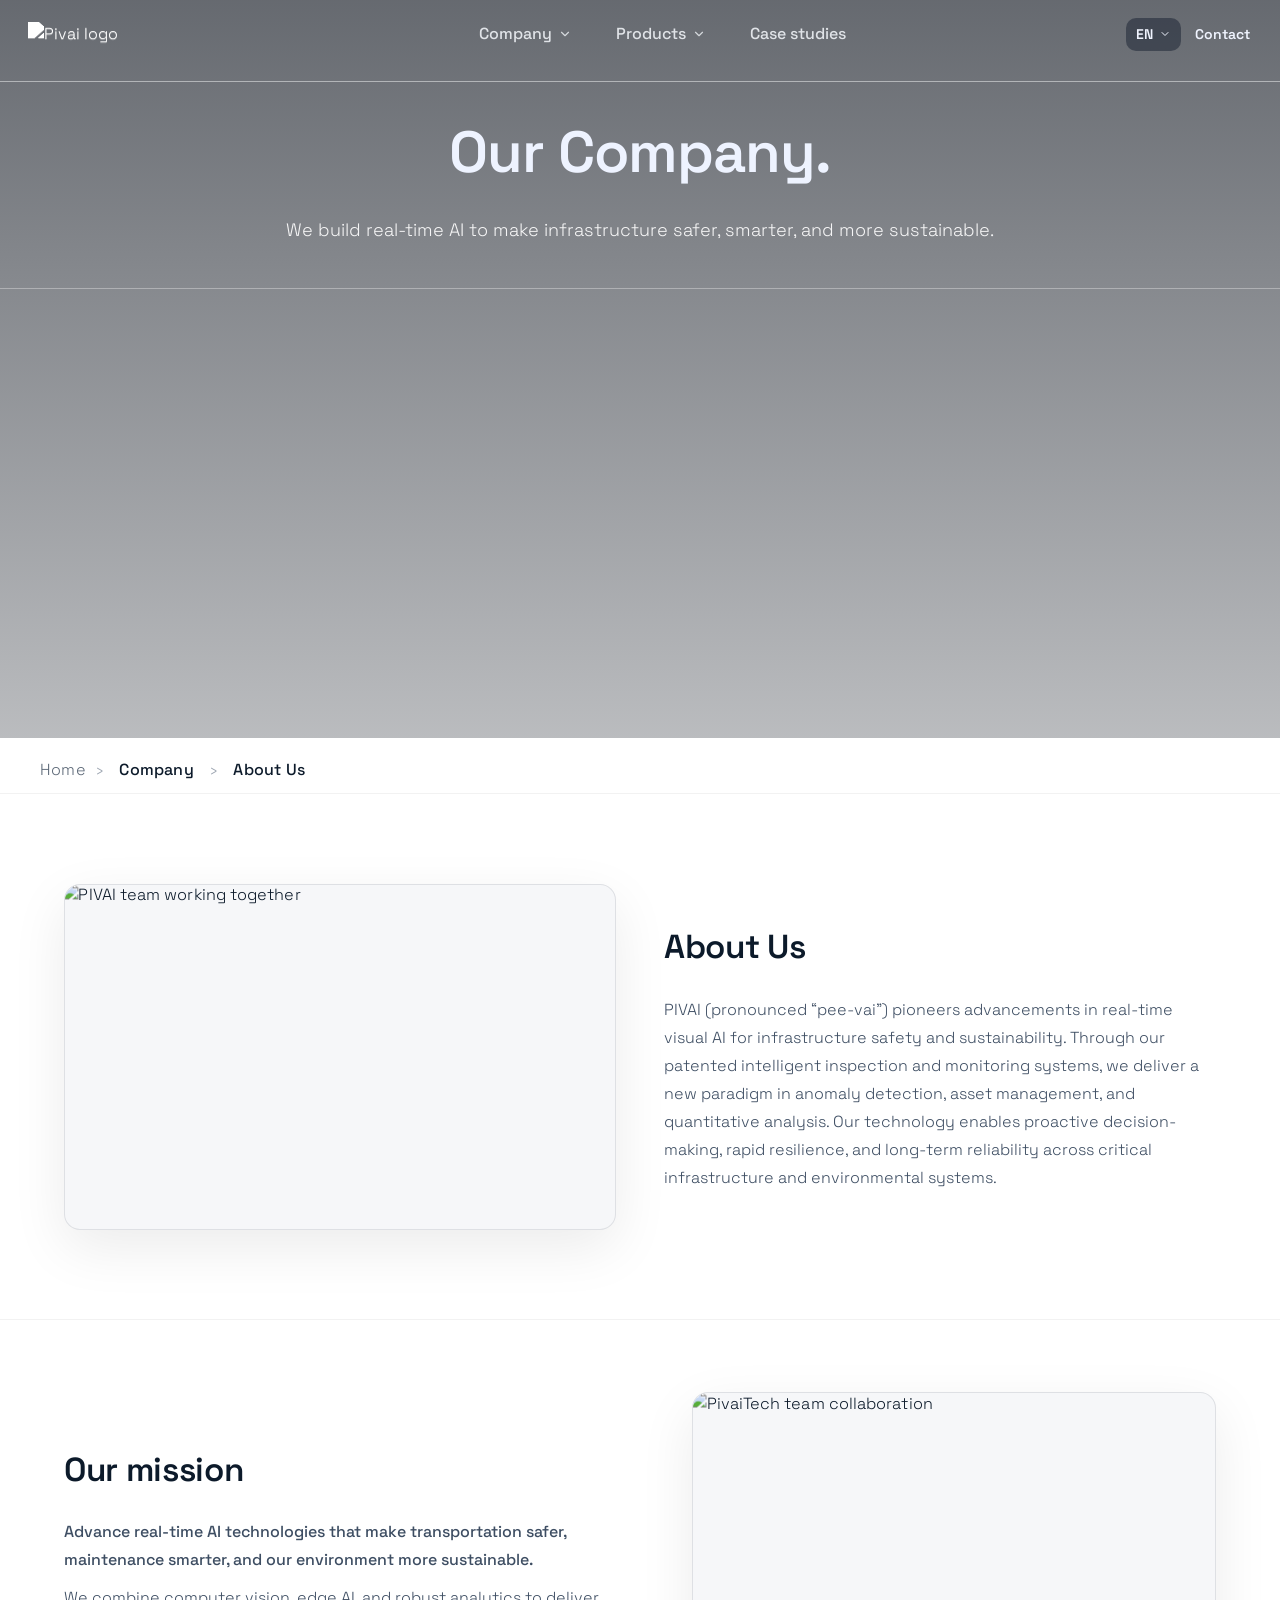
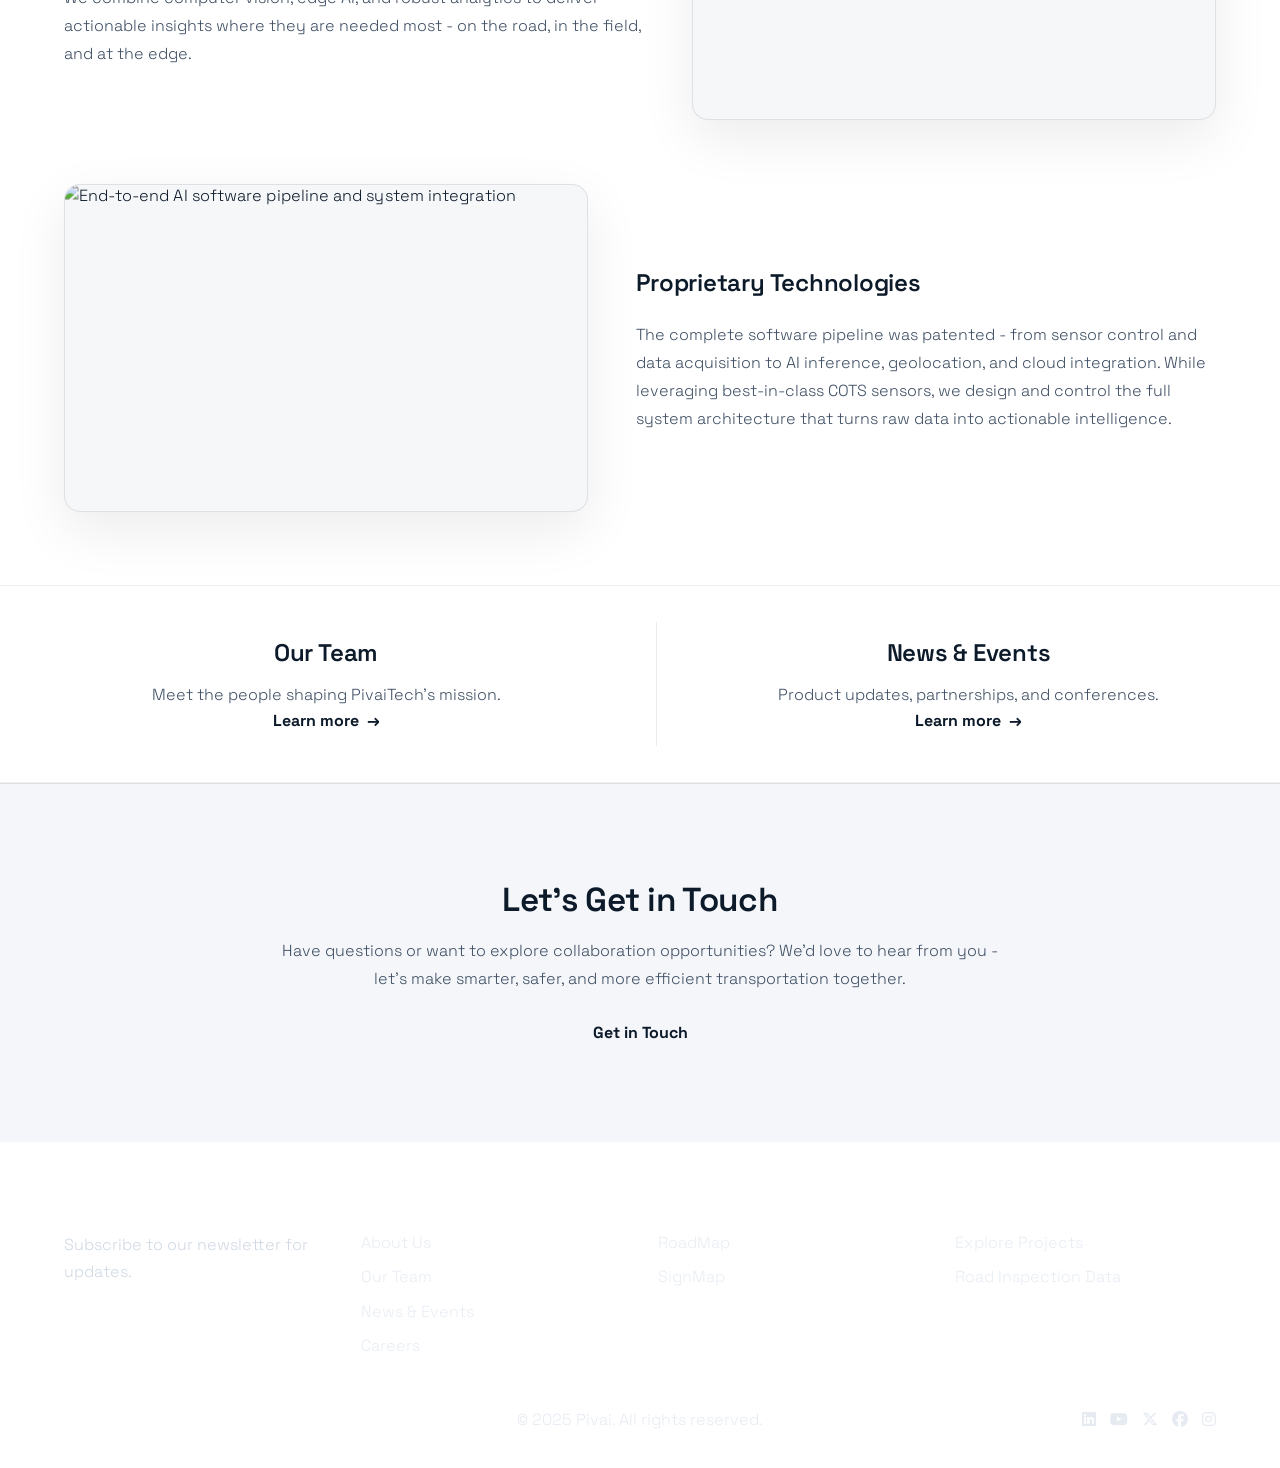
==== about.html @ ba90eb47 "Add files via upload" ====
<!doctype html>
<html lang="en">

<head>
  <meta charset="utf-8" />
  <meta name="viewport" content="width=device-width, initial-scale=1" />
  <title>About Us | Pivai</title>

  <!-- Fonts -->
  <link rel="preconnect" href="https://fonts.gstatic.com" crossorigin>
  <link href="https://fonts.googleapis.com/css2?family=Plus+Jakarta+Sans:wght@200;300;400;600&display=swap"
    rel="stylesheet">
  <link href="https://fonts.googleapis.com/css2?family=Manrope:wght@200;300;400;500&display=swap" rel="stylesheet">
  <link href="https://fonts.googleapis.com/css2?family=Space+Grotesk:wght@300;400;500;600&display=swap"
    rel="stylesheet">
  <link href="https://fonts.googleapis.com/css2?family=Urbanist:wght@200;300;400;500;600&display=swap" rel="stylesheet">

  <link rel="stylesheet" href="https://cdnjs.cloudflare.com/ajax/libs/font-awesome/6.4.2/css/all.min.css">
  <link rel="preload" href="assets/office.jpg" as="image" />

  <!-- Global + About only (keeps this page clean + avoids overrides) -->
  <link rel="stylesheet" href="styles.css" />
  <link rel="stylesheet" href="about.css" />
  <link rel="stylesheet" href="news.css" />
</head>

<body>
  <!-- HEADER -->
  <header class="site-header" role="banner">
    <div class="header-grid" id="headerGrid">
      <a class="brand" href="index.html" aria-label="Pivai home">
        <img src="images/pivailogo.png" alt="Pivai logo" />
      </a>

      <nav class="primary-nav" role="navigation" aria-label="Main Navigation">
        <ul class="menu" role="menubar">

          <!-- COMPANY -->
          <li class="menu-item mega" role="none">
            <button class="dropdown-toggle" role="menuitem" aria-haspopup="true" aria-expanded="false">
              <span class="label">Company</span>
              <svg class="chevron" width="14" height="14" viewBox="0 0 24 24" aria-hidden="true">
                <path d="M6 9l6 6 6-6" fill="none" stroke="currentColor" stroke-width="2" stroke-linecap="round"
                  stroke-linejoin="round" />
              </svg>
            </button>
            <div class="mega-panel" role="menu" aria-label="Company">
              <div class="mega3">
                <div class="col intro">
                  <h3>Company</h3>
                  <p>Pioneering AI-powered infrastructure with a global vision.</p>
                </div>

                <div class="col links">
                  <a class="mega-link is-active" href="about.html" data-preview-img="images/pivailogo.png"
                    data-preview-title="About Us" data-preview-desc="Who we are, what we do, and how we build.">About
                    Us</a>

                  <a class="mega-link" href="team.html" data-preview-img="images/pivailogo.png"
                    data-preview-title="Our people"
                    data-preview-desc="Meet the leadership and the builders behind PivaiTech.">Our Team</a>

                  <a class="mega-link" href="news.html" data-preview-img="images/pivailogo.png"
                    data-preview-title="News & Events"
                    data-preview-desc="Discover the latest announcements and where to meet us.">News & Events</a>

                  <a class="mega-link" href="careers.html" data-preview-img="images/pivailogo.png"
                    data-preview-title="Careers"
                    data-preview-desc="Help us design the next decade of intelligent infrastructure.">Careers</a>
                </div>

                <div class="col preview">
                  <figure>
                    <img src="images/pivailogo.png" alt="Pivai logo">
                    <figcaption>
                      <h4>About Us</h4>
                      <p>Who we are, what we do, and how we build.</p>
                    </figcaption>
                  </figure>
                </div>
              </div>
            </div>
          </li>

          <!-- PRODUCTS -->
          <li class="menu-item mega" role="none">
            <button class="dropdown-toggle" role="menuitem" aria-haspopup="true" aria-expanded="false">
              <span class="label">Products</span>
              <svg class="chevron" width="14" height="14" viewBox="0 0 24 24" aria-hidden="true">
                <path d="M6 9l6 6 6-6" fill="none" stroke="currentColor" stroke-width="2" stroke-linecap="round"
                  stroke-linejoin="round" />
              </svg>
            </button>
            <div class="mega-panel" role="menu" aria-label="Products">
              <div class="mega3">
                <div class="col intro">
                  <h3>Products</h3>
                  <p>Innovative AI solutions that redefine accuracy and control.</p>
                </div>

                <div class="col links">
                  <a class="mega-link is-active" href="roadmap.html" data-preview-img="images/RoadMap.jpeg"
                    data-preview-title="Roadmap"
                    data-preview-desc="Advanced AI-powered navigation and route intelligence.">Roadmap</a>

                  <a class="mega-link" href="signmap.html" data-preview-img="images/sign3.png"
                    data-preview-title="Signmap"
                    data-preview-desc="Real-time road sign detection and classification with precision vision.">Signmap</a>
                </div>

                <div class="col preview">
                  <figure>
                    <img src="images/RoadMap.jpeg" alt="">
                    <figcaption>
                      <h4>Roadmap</h4>
                      <p>Advanced AI-powered navigation and route intelligence.</p>
                    </figcaption>
                  </figure>
                </div>
              </div>
            </div>
          </li>

          <!-- CASE STUDIES -->
          <li class="menu-item" role="none">
            <a class="dropdown-toggle" href="case-studies.html" role="menuitem">
              <span class="label">Case studies</span>
            </a>
          </li>
        </ul>
      </nav>

      <div class="right-controls">
        <div class="lang dropdown">
          <button class="lang-toggle" aria-haspopup="true" aria-expanded="false" aria-label="Select language">
            <span class="code">EN</span>
            <svg class="chevron" width="12" height="12" viewBox="0 0 24 24" aria-hidden="true">
              <path d="M6 9l6 6 6-6" fill="none" stroke="currentColor" stroke-width="2" stroke-linecap="round"
                stroke-linejoin="round" />
            </svg>
          </button>
          <ul class="lang-menu" role="menu">
            <li role="none"><button role="menuitem" data-lang="FR">FR</button></li>
            <li role="none"><button role="menuitem" data-lang="DE">DE</button></li>
            <li role="none"><button role="menuitem" data-lang="ES">ES</button></li>
            <li role="none"><button role="menuitem" data-lang="IT">IT</button></li>
          </ul>
        </div>

        <a class="btn ghost" href="contact.html">Contact</a>
      </div>
    </div>

    <div class="rule rule-header"></div>

    <div class="tagline c-tagline">
      <div class="tagline-inner c-tagline-inner">
        <h1 class="c-title">Our Company.</h1>
        <p class="c-subtitle">We build real-time AI to make infrastructure safer, smarter, and more sustainable.</p>
      </div>
    </div>

    <div class="rule rule-tagline"></div>
  </header>

  <section class="hero" aria-label="Company hero background">
    <div class="overlay" aria-hidden="true"></div>
  </section>

  <main>
    <nav class="breadcrumb" aria-label="Breadcrumb" data-reveal>
      <a href="index.html">Home</a>
      <span>›</span>
      <span class="current">Company</span>
      <span>›</span>
      <span class="current">About Us</span>
    </nav>

    <section class="about-intro" data-reveal>
      <div class="about-intro__inner">
        <figure class="about-intro__media" data-reveal>
          <img src="images/aboutus.png" alt="PIVAI team working together" class="about-intro__image" />
        </figure>

        <div class="about-intro__text">
          <h2>About Us</h2>
          <p>
            PIVAI (pronounced “pee-vai”) pioneers advancements in real-time visual AI for infrastructure safety and
            sustainability. Through our patented intelligent inspection and monitoring systems, we deliver a new
            paradigm in anomaly detection, asset management, and quantitative analysis. Our technology enables proactive
            decision-making, rapid resilience, and long-term reliability across critical infrastructure and
            environmental systems.
          </p>
        </div>
      </div>
    </section>

    <section class="mission" aria-labelledby="mission-heading" data-reveal>
      <div class="mission__row mission__row--a">
        <div class="mission__copy">
          <h2 id="mission-heading">Our mission</h2>
          <p class="mission__lead">
            Advance real-time AI technologies that make transportation safer,
            maintenance smarter, and our environment more sustainable.
          </p>
          <p>
            We combine computer vision, edge AI, and robust analytics to deliver
            actionable insights where they are needed most - on the road, in the field,
            and at the edge.
          </p>
        </div>

        <figure class="mission__media">
          <img src="images/pivailogo.png" alt="PivaiTech team collaboration" />
        </figure>
      </div>

      <div class="mission__row mission__row--b" data-reveal>
        <figure class="mission__media">
          <img src="images/sign3.png" alt="End-to-end AI software pipeline and system integration" />
        </figure>

        <div class="mission__copy">
          <h3>Proprietary Technologies</h3>
          <p>
            The complete software pipeline was patented - from sensor control and data acquisition to AI inference,
            geolocation, and cloud integration. While leveraging best-in-class COTS sensors, we design and control the
            full system architecture that turns raw data into actionable intelligence.
          </p>
        </div>
      </div>
    </section>

    <div class="sg-dots" id="sgDots"></div>
    </section>

    <section class="quick-links-band" data-reveal aria-labelledby="quick-links-heading">
      <h2 id="quick-links-heading" class="visually-hidden">Explore</h2>

      <div class="ql-grid">
        <article class="ql-item">
          <h3 class="ql-title">Our Team</h3>
          <p class="ql-copy">Meet the people shaping PivaiTech’s mission.</p>
          <a class="ql-link" href="team.html">Learn more</a>
        </article>

        <article class="ql-item ql-item--right">
          <h3 class="ql-title">News & Events</h3>
          <p class="ql-copy">Product updates, partnerships, and conferences.</p>
          <a class="ql-link" href="news.html">Learn more</a>
        </article>
      </div>
    </section>

    <section class="get-in-touch" data-reveal>
      <div class="get-in-touch__inner">
        <h2>Let’s Get in Touch</h2>
        <p>
          Have questions or want to explore collaboration opportunities?
          We’d love to hear from you - let’s make smarter, safer, and more efficient
          transportation together.
        </p>
        <a href="contact.html" class="btn-ghost">Get in Touch</a>
      </div>
    </section>

  </main>

  <!-- Footer (keep your existing footer as-is) -->
  <footer class="footer" data-reveal>
    <div class="footer-top">
      <div>
        <h4>Subscribe</h4>
        <p>Subscribe to our newsletter for updates.</p>
        <a href="subscribe.html" class="btn">Subscribe</a>
      </div>

      <div>
        <h4>Company</h4>
        <ul>
          <li><a href="about.html">About Us</a></li>
          <li><a href="team.html">Our Team</a></li>
          <li><a href="news.html">News & Events</a></li>
          <li><a href="careers.html">Careers</a></li>
        </ul>
      </div>

      <div>
        <h4>Products</h4>
        <ul>
          <li><a href="roadmap.html">RoadMap</a></li>
          <li><a href="signmap.html">SignMap</a></li>
        </ul>
      </div>

      <div>
        <h4>Case Studies</h4>
        <ul>
          <li><a href="case-studies.html">Explore Projects</a></li>
          <li><a href="case-studies.html">Road Inspection Data</a></li>
        </ul>
      </div>
    </div>

    <div class="footer-bottom">
      <div class="footer-col logo-col">
        <a href="index.html" aria-label="PivaiTech home">
          <img src="images/pivailogo.png" alt="PivaiTech Logo">
        </a>
      </div>

      <div class="footer-col text-col">
        <p>&copy; 2025 Pivai. All rights reserved.</p>
      </div>

      <div class="footer-col social-col" aria-label="Social links">
        <a href="#"><i class="fab fa-linkedin"></i></a>
        <a href="#"><i class="fab fa-youtube"></i></a>
        <a href="#"><i class="fab fa-x-twitter"></i></a>
        <a href="#"><i class="fab fa-facebook"></i></a>
        <a href="#"><i class="fab fa-instagram"></i></a>
      </div>
    </div>
  </footer>

  <script>
    var y = document.getElementById('year');
    if (y) y.textContent = new Date().getFullYear();
  </script>

  <script src="script.js"></script>
</body>

</html>
---- styles.css ----
/* =========================================================
   0) TOKENS / RESET
========================================================= */
*, *::before, *::after { box-sizing: border-box; }
html, body { height: 100%; }
html { scroll-behavior: smooth; }

:root{
  --fg: #0c1a2a;
  --fg-soft: #1a2d44;
  --muted: #6d7b90;

  --page-bg: #ffffff;
  --surface: #ffffff;
  --surface-2: #f7f9fc;

  --rule-dark: rgba(12, 26, 42, 0.10);
  --rule-light: rgba(255, 255, 255, 0.55);

  --container: 1280px;

  --panel-radius: 14px;
  --panel-shadow: 0 28px 56px rgba(0,0,0,0.28);

  --brand-underline: #e6eefb;
  --hero-text: #f4f7fb;

  --radius-sm: 10px;
  --radius-md: 14px;
  --radius-lg: 18px;

  --shadow-sm: 0 8px 24px rgba(0,0,0,0.08);
  --shadow-md: 0 14px 40px rgba(0,0,0,0.12);
  --shadow-lg: 0 28px 60px rgba(0,0,0,0.18);
}

body{
  margin: 0;
  color: var(--fg);
  background: var(--page-bg);
  font-family: "Space Grotesk", system-ui, sans-serif;
  font-weight: 300;
  line-height: 1.55;
}

img{ display:block; max-width:100%; height:auto; }
button{ font:inherit; cursor:pointer; background:none; border:0; }
a{ color:inherit; text-decoration:none; }

.container{
  max-width: var(--container);
  margin: 0 auto;
  padding: 0 28px;
}

/* =========================================================
   1) HERO
========================================================= */
.hero{
  height: 82vh;
  background: url('images/background.jpg') center/cover no-repeat;
  position: relative;
}
.hero .overlay{
  position:absolute; inset:0;
  background: linear-gradient(
    180deg,
    rgba(8,14,24,0.62),
    rgba(8,14,24,0.28)
  );
}

/* =========================================================
   2) HEADER
========================================================= */
.site-header{
  position: absolute;
  inset: 0 0 auto 0;
  z-index: 10;
  display: block;
}

.header-grid{
  max-width: var(--container);
  margin: 0 auto;
  padding: 14px 28px;
  display: grid;
  grid-template-columns: auto 1fr auto;
  align-items: center;
  gap: 20px;
}

.brand img{
  width: 170px;
  filter: brightness(0) invert(1) drop-shadow(0 1px 0 rgba(255,255,255,0.35));
}

/* Thin rules under header/tagline */
.rule{ height:1px; background:var(--rule-light); margin:12px 0 0; }
.rule-header{ max-width:var(--container); margin-left:auto; margin-right:auto; opacity:0.85; }
.rule-tagline{ max-width:var(--container); margin:18px auto 0; opacity:0.60; }

/* =========================================================
   3) NAVIGATION
========================================================= */
.primary-nav{ justify-self: center; }
.menu{ list-style:none; display:flex; gap:40px; margin:0; padding:0; }
.menu-item{ position: relative; }

.dropdown-toggle{
  position: relative;
  display: inline-flex; align-items:center; gap:6px;
  color: var(--hero-text);
  padding: 8px 2px;
  font-size: 16px; font-weight: 500;
  opacity: 0.86;
  transition: opacity 0.18s ease, color 0.18s ease;
}
.dropdown-toggle:hover{ opacity:1; }
.dropdown-toggle .chevron{ transition: transform 0.18s ease; opacity:0.9; }
.menu-item.open > .dropdown-toggle .chevron{ transform: rotate(180deg); }

.dropdown-toggle::after{
  content:"";
  position:absolute; left:0; right:0; bottom:-14px; height:2px;
  background: var(--brand-underline);
  transform: scaleX(0); transform-origin: center;
  opacity: 0;
  transition: transform 0.2s ease, opacity 0.2s ease;
}
.dropdown-toggle:hover::after,
.menu-item.open > .dropdown-toggle::after{
  transform: scaleX(1);
  opacity: 0.95;
}

/* =========================================================
   4) TAGLINE + CTAs
========================================================= */
.tagline{ display:grid; place-items:start; }
.tagline-inner{
  max-width: var(--container);
  margin: 0 auto;
  padding: 18px 28px 8px;
  color: #eef3ff;
}

.tagline h1{
  font-family: "Space Grotesk", system-ui, sans-serif;
  font-weight: 600;
  font-size: clamp(30px, 5vw, 58px);
  margin: 8px 0 10px;
  letter-spacing: -0.02em;
  text-align: center;
}

.tagline p{
  max-width: 740px;
  color: rgba(255,255,255,0.92);
  font-size: clamp(14px, 1.8vw, 18px);
  text-align: center;
}

.cta-row{
  max-width: var(--container);
  margin: 14px auto 0;
  padding: 12px 28px 0;
  display: flex; flex-wrap: wrap; gap: 12px;
}

/* Text-only links with underline */
.cta, .btn.ghost{
  position: relative;
  background: transparent;
  border: none;
  color: #f0f4ff;
  padding: 6px 2px;
  border-radius: 0;
  font-weight: 600;
  font-size: 14px;
  line-height: 1.2;
}
.cta::after, .btn.ghost::after{
  content:"";
  position:absolute; left:0; right:0; bottom:-3px; height:1.5px;
  background: rgba(255,255,255,0.92);
  transform: scaleX(0);
  transform-origin: left;
  transition: transform 0.22s ease;
}
.cta:hover::after, .btn.ghost:hover::after,
.cta:focus-visible::after, .btn.ghost:focus-visible::after{
  transform: scaleX(1);
}
.cta:focus-visible, .btn.ghost:focus-visible{
  outline: 2px solid rgba(255,255,255,0.55);
  outline-offset: 2px;
}

/* =========================================================
   5) MEGA MENUS (unchanged layout, slightly refined)
========================================================= */
.mega .mega-panel{
  position: fixed;
  top: var(--panel-top, 100px);
  left: var(--panel-left, 24px);
  width: min(1120px, 92vw);
  background: #ffffff;
  color: var(--fg);
  border-radius: var(--panel-radius);
  box-shadow: var(--panel-shadow);
  border: 1px solid rgba(0,0,0,0.06);
  opacity: 0;
  transform: translateY(-8px) scale(0.985);
  pointer-events: none;
  transition: opacity 170ms ease, transform 170ms ease;
  z-index: 50;
}
.menu-item.open > .mega-panel{
  opacity:1; transform:translateY(0) scale(1); pointer-events:auto;
}

.mega3{
  display:grid;
  grid-template-columns: 1.2fr 0.9fr 1.3fr;
  gap: 28px;
  padding: 28px;
  align-items:start;
}
.mega3 .intro h3{
  font-family:"Space Grotesk", system-ui, sans-serif;
  font-size: 28px; font-weight: 600; margin: 0 0 10px;
}
.mega3 .intro p{ margin:0; color:#4c5b73; line-height:1.6; }
.mega3 .intro::after,
.mega3 .links::after{
  content:""; position:absolute; top:0; right:-14px; width:1px; height:100%;
  background: rgba(12,26,42,0.12);
}
.mega3 .col{ position:relative; }
.mega3 .links{ display:grid; gap:16px; align-content:start; }
.mega3 .mega-link{
  display:block; font-size:20px; font-weight:700; color:#22304a; padding:6px 2px;
  transition: color 0.15s ease, transform 0.15s ease, opacity 0.15s ease;
}
.mega3 .mega-link:hover{ color:#e32f3a; transform: translateX(2px); }
.mega3 .mega-link.is-active{ color:#e32f3a; }
.mega3 .preview figure{ margin:0; display:grid; gap:10px; }
.mega3 .preview img{
  width:100%; height:220px; object-fit:cover; border-radius:10px;
  box-shadow: 0 10px 24px rgba(0,0,0,0.12);
}
.mega3 .preview h4{ margin:0; font-size:18px; font-weight:700; }
.mega3 .preview p{ margin:4px 0 0; color:#51627a; font-size:14px; line-height:1.5; }

@media (max-width: 980px){
  .mega3{ grid-template-columns: 1fr; gap:18px; }
  .mega3 .intro::after, .mega3 .links::after{ display:none; }
  .mega3 .preview img{ height:200px; }
}

/* =========================================================
   6) LANGUAGE DROPDOWN
========================================================= */
.right-controls{ display:flex; align-items:center; gap:12px; }
.lang{ position:relative; }

.lang-toggle{
  display:inline-flex; align-items:center; gap:6px;
  padding:6px 10px; border-radius:10px;
  color:#f0f4ff; background:rgba(15,23,41,0.45);
  font-size:14px; font-weight:600;
}
.lang .chevron{ transition:transform 0.18s ease; }
.lang.open .chevron{ transform:rotate(180deg); }

.lang-menu{
  position:fixed;
  top:var(--lang-top, 88px);
  left:var(--lang-left, 0px);
  width:68px; background:#fff; color:var(--fg);
  border-radius:10px; border:1px solid rgba(0,0,0,0.08);
  box-shadow:0 18px 40px rgba(0,0,0,0.26);
  padding:6px 0;
  opacity:0; transform:translateY(-8px) scale(0.98); pointer-events:none;
  transition:opacity 150ms ease, transform 150ms ease;
}
.lang.open .lang-menu{ opacity:1; transform:translateY(0) scale(1); pointer-events:auto; }
.lang-menu li{ list-style:none; }
.lang-menu button{
  display:block; width:100%; padding:8px 0;
  font-weight:700; letter-spacing:0.5px;
}
.lang-menu button:hover{ background:#f4f6fb; }

/* =========================================================
   7) PAGE-LOAD ANIMATIONS
========================================================= */
body {
  opacity: 0;
  transform: scale(1.01);
  transition: opacity 0.85s ease, transform 1.05s ease;
}
body.page-loaded {
  opacity: 1;
  transform: scale(1);
}

.site-header {
  opacity: 0;
  transform: translateY(-22px);
  transition: opacity 0.9s ease 0.18s, transform 0.9s ease 0.18s;
}
body.page-loaded .site-header {
  opacity: 1;
  transform: translateY(0);
}

.tagline {
  opacity: 0;
  transform: translateY(26px);
  transition: opacity 0.95s ease 0.38s, transform 0.95s ease 0.38s;
}
body.page-loaded .tagline {
  opacity: 1;
  transform: translateY(0);
}

/* =========================================================
   8) REVEAL (GLOBAL) + STAGGER
========================================================= */
[data-reveal]{
  opacity: 0;
  transform: translateY(18px);
  transition: opacity 0.75s ease, transform 0.75s ease;
  will-change: opacity, transform;
}

[data-reveal].in-view{
  opacity: 1;
  transform: translateY(0);
}

/* Stagger children inside a container marked data-reveal-stagger */
[data-reveal-stagger] > *{
  opacity: 0;
  transform: translateY(16px);
  transition: opacity 0.7s ease, transform 0.7s ease;
}

[data-reveal-stagger].in-view > *{
  opacity: 1;
  transform: translateY(0);
}

[data-reveal-stagger].in-view > *:nth-child(1){ transition-delay: 90ms; }
[data-reveal-stagger].in-view > *:nth-child(2){ transition-delay: 170ms; }
[data-reveal-stagger].in-view > *:nth-child(3){ transition-delay: 250ms; }
[data-reveal-stagger].in-view > *:nth-child(4){ transition-delay: 330ms; }
[data-reveal-stagger].in-view > *:nth-child(5){ transition-delay: 410ms; }

@media (prefers-reduced-motion: reduce){
  html { scroll-behavior: auto; }
  body, .site-header, .tagline, [data-reveal], [data-reveal-stagger] > *{
    transition: none !important;
    transform: none !important;
  }
}

/* =========================================================
   9) ABOUT
========================================================= */
.about-section{
  max-width: var(--container);
  margin: 96px auto;
  padding: 0 28px;
}
.about-section h2{
  font-family: "Space Grotesk", system-ui, sans-serif;
  font-weight: 600;
  font-size: clamp(24px, 3vw, 36px);
  margin: 0 0 14px;
}
.about-section p{
  font-size: clamp(15px, 1.6vw, 18px);
  color: var(--fg-soft);
  line-height: 1.75;
  max-width: 820px;
  margin: 0 0 24px;
}
.about-link{
  position: relative; display: inline-block;
  font-weight: 650; font-size: 15px; color: var(--fg);
  padding-bottom: 3px;
}
.about-link::after{
  content:""; position:absolute; left:0; right:0; bottom:0; height:2px;
  background: currentColor; transform: scaleX(0); transform-origin: left;
  transition: transform 0.25s ease;
}
.about-link:hover::after,
.about-link:focus-visible::after{ transform: scaleX(1); }

/* =========================================================
   10) PRODUCTS
========================================================= */
.products-band{
  max-width: var(--container);
  margin: 64px auto;
  padding: 0 28px;
  text-align: center;
}
.products-head h2{
  font-weight: 700;
  font-size: clamp(24px, 3.2vw, 36px);
  margin: 0 0 6px;
}
.products-head p{
  margin: 0 0 18px;
  color: var(--fg-soft);
  opacity: 0.85;
  font-size: 15px;
}
.products-grid{
  display: grid;
  grid-template-columns: 1fr 1fr;
  gap: 18px;
}

.prod-card{
  position: relative;
  display: block;
  min-height: 340px;
  overflow: hidden;
  border-radius: var(--radius-lg);
  isolation: isolate;
  box-shadow: var(--shadow-sm);
  color: #fff;                 /* fallback */
  text-decoration: none;
}

.prod-img{
  position: absolute;
  inset: 0;
  width: 100%;
  height: 100%;
  object-fit: cover;
  transform: scale(1.02);
  transition: transform 0.9s cubic-bezier(0.2, 0.75, 0.2, 1),
              filter 0.35s ease;
  z-index: 0;
}

/* Stronger, valid overlay gradient */
.prod-shade{
  position: absolute;
  inset: 0;
  background: linear-gradient(
    180deg,
    rgba(0, 0, 0, 0.10) 0%,
    rgba(0, 0, 0, 0.55) 55%,
    rgba(0, 0, 0, 0.85) 100%
  );
  z-index: 1;
  transition: background 0.35s ease;
}

.prod-copy{
  position: relative;
  z-index: 2;
  height: 100%;
  padding: 22px 22px 20px;
  display: grid;
  align-content: end;
  gap: 8px;
  transform: translateY(0);
  transition: transform 0.25s ease;
}

/* FORCE white + readability */
.prod-title{
  margin: 0;
  font-weight: 800;
  font-size: clamp(18px, 2.6vw, 24px);
  letter-spacing: 0.2px;
  color: #fff !important;
  text-shadow: 0 2px 18px rgba(0,0,0,0.60);
}

.prod-desc{
  margin: 0;
  font-size: 14px;
  line-height: 1.6;
  max-width: 52ch;
  color: rgba(255,255,255,0.92) !important;
  text-shadow: 0 2px 18px rgba(0,0,0,0.60);
}

/* Hover: slightly more contrast + lift */
.prod-card:hover .prod-img,
.prod-card:focus-visible .prod-img{
  transform: scale(1.07);
  filter: brightness(0.72) contrast(1.08);
}

.prod-card:hover .prod-copy,
.prod-card:focus-visible .prod-copy{
  transform: translateY(-4px);
}

.prod-card:hover .prod-shade,
.prod-card:focus-visible .prod-shade{
  background: linear-gradient(
    180deg,
    rgba(0, 0, 0, 0.18) 0%,
    rgba(0, 0, 0, 0.62) 55%,
    rgba(0, 0, 0, 0.92) 100%
  );
}

@media (max-width: 900px){
  .products-grid{ grid-template-columns: 1fr; }
  .prod-card{ min-height: 270px; }
}

/* =========================================================
   11) SOLUTIONS
========================================================= */
.solutions-section{
  max-width: var(--container);
  margin: 92px auto;
  padding: 0 28px;
}
.solutions-header{ margin-bottom: 42px; text-align: center; }
.solutions-header h2{
  font-family:"Space Grotesk", system-ui, sans-serif;
  font-size: clamp(26px, 4vw, 38px);
  font-weight:700;
  margin:0 0 8px;
}
.solutions-lede{
  color: var(--muted);
  font-size: 16px;
  line-height: 1.6;
  max-width: 680px;
  margin: 0 auto;
}

.solutions-grid{
  display:grid;
  grid-template-columns: 1fr 1fr;
  gap: 46px;
  align-items: stretch;
  margin-top: 34px;
  position: relative;
}

.solution{
  background: var(--surface);
  border: 1px solid rgba(12,26,42,0.08);
  border-radius: var(--radius-md);
  padding: 22px 22px 20px;
  box-shadow: var(--shadow-sm);
  transition: transform 0.25s ease, box-shadow 0.25s ease;
}
.solution:hover{
  transform: translateY(-4px);
  box-shadow: var(--shadow-md);
}
.solution h3{
  margin: 0 0 10px;
  font-size: 20px;
  font-weight: 700;
}
.solution p{
  margin: 0 0 14px;
  color: var(--fg-soft);
  font-size: 15px;
  line-height: 1.7;
}
.solution-btn{
  position:relative;
  display:inline-block;
  font-size: 14px;
  font-weight: 700;
  padding-bottom: 3px;
}
.solution-btn::after{
  content:"";
  position:absolute; left:0; right:0; bottom:0; height:2px;
  background: currentColor;
  transform: scaleX(0);
  transform-origin: left;
  transition: transform 0.25s ease;
}
.solution-btn:hover::after,
.solution-btn:focus-visible::after{
  transform: scaleX(1);
}

@media (max-width: 900px){
  .solutions-grid{ grid-template-columns: 1fr; }
}

/* =========================================================
   12) PARTNERS
========================================================= */
.partners-band{
  margin: 72px 0;
  background: #fff;
  border-top: 1px solid var(--rule-dark);
  border-bottom: 1px solid var(--rule-dark);
}
.partners-inner{
  max-width: var(--container);
  margin: 0 auto;
  padding: 32px 28px 40px;
}
.partners-title{
  font-family:"Space Grotesk", system-ui, sans-serif;
  font-weight:700;
  font-size: clamp(22px, 2.6vw, 28px);
  margin:0 0 10px;
}
.partners-copy{
  margin:0 0 16px;
  color: var(--fg-soft);
  font-size: clamp(15px, 1.4vw, 17px);
  line-height:1.65;
  max-width: 920px;
}

/* marquee */
.logo-marquee{
  position:relative;
  overflow:hidden;
  mask-image: linear-gradient(90deg, transparent, #000 8%, #000 92%, transparent);
  -webkit-mask-image: linear-gradient(90deg, transparent, #000 8%, #000 92%, transparent);
}
.logo-track{
  display:inline-flex;
  align-items:center;
  gap:54px;
  padding:12px 0;
  width:max-content;
  animation: logos-scroll 42s linear infinite;
  will-change: transform;
}
.logo-marquee:hover .logo-track{ animation-play-state: paused; }

.partner{ display:grid; place-items:center; min-height:56px; }
.partner img{
  max-height:46px;
  max-width:190px;
  width:auto;
  object-fit:contain;
  transition: transform 0.25s ease, opacity 0.25s ease;
}
.partner img:hover{ transform: translateY(-3px); }

@keyframes logos-scroll{
  from{ transform: translateX(0); }
  to{ transform: translateX(-50%); }
}

/* =========================================================
   13) FEATURED CASE
========================================================= */
.featured-case{
  width: 100vw;
  margin-left: calc(50% - 50vw);  /* full-bleed breakout */
  margin-right: calc(50% - 50vw);
  background: #fff;
  padding: 0;
  border-top: 1px solid rgba(12,26,42,0.08);
  border-bottom: 1px solid rgba(12,26,42,0.08);
}

.featured-case__grid{
  display: grid;
  grid-template-columns: 1.1fr 1fr;
  min-height: 420px;              /* smaller than before */
}

/* Left content panel */
.featured-case__panel{
  background: linear-gradient(
    180deg,
    rgba(12,26,42,0.98),
    rgba(12,26,42,0.92)
  );
  color: #fff;
  padding: clamp(36px, 4.5vw, 72px);  /* reduced padding */
  display: flex;
  flex-direction: column;
  justify-content: center;
}

.featured-case__title{
  font-family: "Space Grotesk", system-ui, sans-serif;
  font-weight: 700;
  font-size: clamp(26px, 3.4vw, 38px); /* slightly smaller */
  line-height: 1.14;
  margin: 0 0 14px;
  letter-spacing: -0.01em;
}

.featured-case__desc{
  font-size: clamp(15px, 1.5vw, 17px);
  color: rgba(255,255,255,0.88);
  line-height: 1.7;
  margin: 0 0 20px;               /* tighter */
  max-width: 58ch;
}

.featured-case__cta{
  display: inline-flex;
  align-items: center;
  gap: 10px;
  width: fit-content;
  font-weight: 800;
  color: #fff;
  transition: transform .2s ease, color .2s ease;
}

.featured-case__cta:hover,
.featured-case__cta:focus-visible{
  color: #e6eefb;
  transform: translateX(2px);
}

/* Right image */
.featured-case__media{
  margin: 0;
  position: relative;
  overflow: hidden;
  background: #000;
}

.featured-case__media img{
  position: absolute;
  inset: 0;
  width: 100%;
  height: 100%;
  object-fit: cover;
  transform: scale(1.02);
  transition: transform .8s cubic-bezier(.2,.7,.2,1), filter .3s ease;
}

.featured-case__media:hover img{
  transform: scale(1.06);
  filter: brightness(0.95);
}

/* Responsive */
@media (max-width: 980px){
  .featured-case__grid{
    grid-template-columns: 1fr;
    min-height: auto;
  }

  .featured-case__panel{
    padding: 42px 28px;
  }

  .featured-case__media{
    min-height: 280px;
  }
}

/* =========================================================
   14) LATEST NEWS
========================================================= */
.latest-news{
  background: var(--surface-2);
  padding: 80px 28px;
}
.latest-news .container{
  max-width: var(--container);
  margin: 0 auto;
}
.latest-news h2{
  font-size: clamp(24px, 3vw, 36px);
  margin: 0 0 34px;
  font-weight: 800;
  letter-spacing: -0.01em;
}

.news-grid{
  display:grid;
  grid-template-columns: repeat(auto-fit, minmax(280px, 1fr));
  gap: 28px;
}
.news-card{
  background:#fff;
  border-radius: var(--radius-md);
  box-shadow: var(--shadow-sm);
  overflow:hidden;
  border: 1px solid rgba(12,26,42,0.08);
  transition: transform 0.28s ease, box-shadow 0.28s ease;
}
.news-card:hover{
  transform: translateY(-6px);
  box-shadow: var(--shadow-md);
}

.news-card img{
  width:100%;
  height:200px;
  object-fit:cover;
}

.news-card img.logo{
  object-fit: contain;
  background: #fff;
  padding: 20px;
}

.news-content{ padding: 20px 20px 18px; }
.news-content h3{ margin: 0 0 8px; font-size: 18px; font-weight: 800; }
.news-content p{ margin: 0 0 12px; color: var(--muted); font-size: 15px; line-height: 1.55; }
.news-date{ font-weight: 700; color: var(--fg-soft); display:block; margin-bottom: 12px; }

.arrow-btn{ font-weight: 800; color:#e63946; transition: color 0.2s ease; }
.arrow-btn:hover{ color:#c62828; }

.news-footer{ text-align:center; margin-top: 34px; }
.see-all{
  display:inline-block;
  font-weight: 800;
  padding-bottom: 3px;
  border-bottom: 2px solid rgba(12,26,42,0.18);
  transition: transform 0.2s ease, color 0.2s ease, border-color 0.2s ease;
}
.see-all:hover{
  color:#e63946;
  border-color:#e63946;
  transform: translateX(2px);
}

/* =========================================================
   15) GET IN TOUCH
========================================================= */
.get-in-touch{
  background:#f4f6f9;
  color:var(--fg);
  padding: 92px 28px;
  text-align:center;
  border-top: 1px solid var(--rule-dark);
}
.get-in-touch__inner{ max-width: 760px; margin: 0 auto; }
.get-in-touch h2{
  font-family:"Space Grotesk", system-ui, sans-serif;
  font-size: clamp(26px, 4vw, 42px);
  font-weight: 800;
  margin: 0 0 16px;
}
.get-in-touch p{
  font-size: clamp(15px, 1.6vw, 18px);
  color: var(--fg-soft);
  line-height: 1.75;
  margin: 0 0 34px;
}

.btn-ghost{
  position:relative;
  display:inline-block;
  font-weight: 800;
  color: var(--fg);
  padding: 6px 2px;
  font-size: 16px;
}
.btn-ghost::after{
  content:"";
  position:absolute; left:0; right:0; bottom:-4px; height:1.5px;
  background: var(--fg);
  opacity:0;
  transform: scaleX(0);
  transform-origin:left;
  transition: transform 0.25s ease, opacity 0.25s ease;
}
.btn-ghost:hover::after,
.btn-ghost:focus-visible::after{ opacity:1; transform: scaleX(1); }

/* =========================================================
   16) FOOTER
========================================================= */
.footer{
 background: url('images/background.jpg') center/cover no-repeat;
  color:#fff;
  padding: 3rem 5% 1rem;
  position:relative;
}

.footer-top{
  display:grid;
  grid-template-columns: repeat(auto-fit, minmax(220px, 1fr));
  gap: 2rem 2.25rem;
  margin-bottom: 2rem;
}
.footer-top h4{
  margin:0 0 1rem;
  font-size: 1.05rem;
  font-weight: 900;
  letter-spacing: 0.2px;
}
.footer-top p{ margin:0 0 1rem; color: rgba(203,213,225,0.92); line-height:1.7; }
.footer-top ul{ list-style:none; padding:0; margin:0; display:grid; gap:0.6rem; }

.footer-top ul li a{
  color: rgba(226,232,240,0.80);
  position:relative;
  padding-bottom: 2px;
  transition: color 0.2s ease;
}
.footer-top ul li a::after{
  content:"";
  position:absolute; left:0; right:0; bottom:-2px; height:1.5px;
  background: currentColor;
  transform: scaleX(0);
  transform-origin:left;
  transition: transform 0.2s ease;
  opacity: 0.85;
}
.footer-top ul li a:hover{ color:#fff; }
.footer-top ul li a:hover::after{ transform: scaleX(1); }

.footer .btn{
  position:relative;
  display:inline-block;
  font-size: 1rem;
  font-weight: 900;
  color:#fff;
  padding: 0.7rem 1.2rem 0.5rem 0;
  letter-spacing: 0.2px;
  transition: color 0.25s ease;
}
.footer .btn::before{
  content:"→";
  position:absolute; right:-22px; top:50%;
  transform: translateY(-50%);
  opacity: 0.9;
  transition: transform 0.25s ease, opacity 0.25s ease;
}
.footer .btn::after{
  content:"";
  position:absolute; left:0; bottom:0;
  width:0%;
  height:2px;
  background:#c62828;
  transition: width 0.25s ease;
}
.footer .btn:hover{ color:#c62828; }
.footer .btn:hover::after{ width:100%; }
.footer .btn:hover::before{ transform: translateY(-50%) translateX(6px); opacity:1; }

.footer-bottom{
  display:grid;
  grid-template-columns: 1fr 1fr 1fr;
  align-items:center;
  text-align:center;
  padding: 1rem 0 1.2rem;
  border-top: 1px solid rgba(255,255,255,0.16);
  gap: 1rem;
}
.footer-col.logo-col{ justify-self:start; }
.footer-col.logo-col img{ width: 160px; filter: brightness(0) invert(1); opacity: 0.95; }
.footer-col.text-col p{ margin:0; color: rgba(226,232,240,0.86); }
.footer-col.social-col{ justify-self:end; display:flex; gap: 14px; }
.footer-col.social-col a{ color: rgba(226,232,240,0.86); transition: transform 0.2s ease, color 0.2s ease; }
.footer-col.social-col a:hover{ color:#fff; transform: translateY(-2px); }

@media (max-width: 860px){
  .footer-bottom{
    grid-template-columns: 1fr;
    text-align:center;
  }
  .footer-col.logo-col, .footer-col.social-col{ justify-self:center; }
}
---- about.css ----
/* =========================================================
   PivaiTech — About Page Styles (Cleaner / Consistent)
   - Consistent typography (all p same size)
   - Consistent headings (h2 same size across sections)
   - Consistent image sizing (same aspect ratio)
   ========================================================= */


/* =========================================================
   0) Reveal helper (pairs with script.js IntersectionObserver)
   ========================================================= */
   
[data-reveal] {
  opacity: 0;
  transform: translateY(18px);
  transition: opacity .8s ease, transform .8s ease;
  will-change: opacity, transform;
}

[data-reveal].in-view {
  opacity: 1;
  transform: translateY(0);
}

@media (prefers-reduced-motion: reduce) {
  [data-reveal] {
    opacity: 1 !important;
    transform: none !important;
    transition: none !important;
  }
}


/* =========================================================
   0.5) Typography + Image System (GLOBAL for About page)
   ========================================================= */
:root {
  /* Typography */
  --about-h2: clamp(24px, 2.6vw, 34px);
  --about-h3: clamp(18px, 2.0vw, 24px);
  --about-p: 16px;
  /* all paragraphs */
  --about-p-lg: 17px;
  /* optional lead */
  --about-lh: 1.75;

  /* Media */
  --about-img-radius: 16px;
  --about-img-aspect: 16 / 10;
  /* all images same ratio */
}

/* All H2 headings (same size everywhere) */
.about-intro__text h2,
.mission__copy h2,
.get-in-touch__inner h2 {
  margin: 0 0 12px;
  font-family: "Space Grotesk", system-ui, sans-serif;
  font-weight: 600;
  font-size: var(--about-h2);
  letter-spacing: -0.01em;
  color: #0c1a2a;
}

/* H3 headings (consistent) */
.mission__copy h3,
.quick-links-band .ql-title {
  margin: 0 0 10px;
  font-family: "Space Grotesk", system-ui, sans-serif;
  font-weight: 600;
  font-size: var(--about-h3);
  letter-spacing: -0.01em;
  color: #0c1a2a;
}

/* All paragraphs same size everywhere */
.about-intro__text p,
.mission__copy p,
.quick-links-band .ql-copy,
.get-in-touch__inner p {
  font-size: var(--about-p);
  line-height: var(--about-lh);
  color: #33445a;
  opacity: .95;
  margin: 0;
}

/* Lead paragraph (optional, slightly larger but consistent) */
.mission__lead {
  margin: 0 0 10px;
  font-size: var(--about-p-lg);
  line-height: 1.7;
  font-weight: 500;
  color: #0c1a2a;
  opacity: .92;
}

/* Consistent media card radius */
.about-intro__media,
.mission__media,
.sg-rail figure {
  border-radius: var(--about-img-radius);
  overflow: hidden;
}

/* Force all images to same ratio */
.about-intro__image,
.mission__media img,
.sg-rail img {
  width: 100%;
  aspect-ratio: var(--about-img-aspect);
  height: auto;
  object-fit: cover;
  display: block;
}

/* On mobile: slightly taller ratio feels better */
@media (max-width: 700px) {
  :root {
    --about-img-aspect: 4 / 3;
  }
}


/* =========================================================
   1) About Intro
   ========================================================= */
.about-intro {
  background: #ffffff;
  padding: clamp(64px, 7vw, 96px) 5%;
  border-top: 1px solid rgba(0, 0, 0, .05);
  border-bottom: 1px solid rgba(0, 0, 0, .05);
}

.about-intro__inner {
  display: grid;
  grid-template-columns: 1fr 1fr;
  align-items: center;
  gap: clamp(22px, 4vw, 48px);
  max-width: var(--container, 1280px);
  margin: 0 auto;
}

/* Media */
.about-intro__media {
  margin: 0;
  border: 1px solid rgba(12, 26, 42, .10);
  box-shadow: 0 18px 55px rgba(0, 0, 0, .08);
  background: #f6f7f9;
}

.about-intro__image {
  transform: scale(1.01);
  transition: transform .7s ease;
}

.about-intro__media:hover .about-intro__image {
  transform: scale(1.05);
}

/* Copy */
.about-intro__text {
  display: grid;
  gap: 12px;
}

.about-intro__text p {
  max-width: 62ch;
}

@media (max-width: 900px) {
  .about-intro__inner {
    grid-template-columns: 1fr;
    text-align: center;
  }

  .about-intro__text p {
    margin: 0 auto;
  }
}


/* =========================================================
   2) Mission (Alternating)
   ========================================================= */
.mission {
  max-width: var(--container, 1280px);
  margin: clamp(48px, 6vw, 72px) auto;
  padding: 0 5%;
}

.mission__row {
  display: grid;
  grid-template-columns: 1.05fr .95fr;
  align-items: center;
  gap: clamp(22px, 4vw, 48px);
  margin: 28px 0 clamp(44px, 5vw, 72px);
}

.mission__row--b {
  grid-template-columns: .95fr 1.05fr;
}

.mission__copy {
  display: grid;
  gap: 10px;
}

.mission__copy p {
  max-width: 62ch;
}

/* Media */
.mission__media {
  margin: 0;
  border: 1px solid rgba(12, 26, 42, .10);
  box-shadow: 0 18px 55px rgba(0, 0, 0, .08);
  background: #f6f7f9;
}

.mission__media img {
  transform: scale(1.01);
  transition: transform .5s ease;
}

.mission__media:hover img {
  transform: scale(1.04);
}

@media (max-width: 980px) {

  .mission__row,
  .mission__row--b {
    grid-template-columns: 1fr;
  }
}

/* =========================================================
   3) Strip Gallery (Desktop grid + Mobile carousel)
   ========================================================= */
.strip-gallery {
  margin: 34px 0 54px;
}

/* Base card styling */
.sg-rail figure {
  margin: 0;
  overflow: hidden;
  border-radius: var(--about-img-radius, 16px);
  border: 1px solid rgba(12, 26, 42, .10);
  box-shadow: 0 16px 46px rgba(0, 0, 0, .07);
  background: #f6f7f9;
}

.sg-rail img {
  width: 100%;
  display: block;
  object-fit: cover;
  aspect-ratio: 16 / 10;
  /* consistent, clean */
  transform: scale(1.01);
  transition: transform .6s ease;
}

.sg-rail figure:hover img {
  transform: scale(1.05);
}

/* ---- Desktop: clean 3-column grid (no scroll) ---- */
@media (min-width: 901px) {
  .sg-rail {
    max-width: var(--container, 1280px);
    margin: 0 auto;
    padding: 0 28px;

    display: grid;
    grid-template-columns: repeat(3, 1fr);
    gap: 18px;

    overflow: visible;
    scroll-snap-type: none;
  }

  /* Dots are only useful for carousel, so hide on desktop */
  .sg-dots {
    display: none;
  }
}

/* ---- Mobile/Tablet: smooth horizontal carousel ---- */
@media (max-width: 900px) {
  .sg-rail {
    display: flex;
    gap: 14px;
    overflow-x: auto;
    scroll-snap-type: x mandatory;
    -webkit-overflow-scrolling: touch;

    padding: 0 18px;
    scrollbar-width: none;
  }

  .sg-rail::-webkit-scrollbar {
    display: none;
  }

  .sg-rail figure {
    flex: 0 0 clamp(260px, 78vw, 520px);
    /* looks great on phones + tablets */
    scroll-snap-align: center;
  }

  .sg-dots {
    display: flex;
    justify-content: center;
    gap: 10px;
    margin-top: 14px;
  }

  .sg-dots button {
    width: 8px;
    height: 8px;
    border: 0;
    border-radius: 999px;
    background: rgba(12, 26, 42, .28);
    cursor: pointer;
    transition: width .25s ease, background .25s ease, opacity .25s ease;
    opacity: .85;
  }

  .sg-dots button[aria-selected="true"] {
    width: 26px;
    background: rgba(12, 26, 42, .85);
    opacity: 1;
  }
}


/* =========================================================
   4) Quick Links Band (minimal)
   ========================================================= */
.quick-links-band {
  background: #fff;
  border-top: 1px solid rgba(0, 0, 0, .06);
  border-bottom: 1px solid rgba(0, 0, 0, .06);
  padding: 36px 0;
}

.ql-grid {
  max-width: var(--container, 1280px);
  margin: 0 auto;
  padding: 0 28px;
  display: grid;
  grid-template-columns: 1fr 1fr;
  gap: clamp(20px, 4vw, 32px);
}

.ql-item {
  padding: 12px 0;
  text-align: center;
}

.ql-item--right {
  border-left: 1px solid rgba(0, 0, 0, .08);
  padding-left: clamp(20px, 4vw, 28px);
}

.ql-copy {
  margin: 0 0 14px;
}

.ql-link {
  position: relative;
  display: inline-flex;
  align-items: center;
  gap: 8px;
  color: #0c1a2a;
  font-weight: 700;
  text-decoration: none;
}

.ql-link::after {
  content: "→";
  transition: transform .18s ease;
}

.ql-link:hover::after,
.ql-link:focus-visible::after {
  transform: translateX(4px);
}

@media (max-width: 860px) {
  .ql-grid {
    grid-template-columns: 1fr;
  }

  .ql-item--right {
    border-left: none;
    padding-left: 0;
    border-top: 1px solid rgba(0, 0, 0, .08);
    padding-top: 16px;
  }
}


/* =========================================================
   5) Get in Touch (clean center block)
   ========================================================= */
.get-in-touch {
  padding: clamp(64px, 7vw, 96px) 28px;
}

.get-in-touch__inner {
  max-width: 860px;
  margin: 0 auto;
  text-align: center;
}

.get-in-touch__inner p {
  margin: 0 auto 22px;
  max-width: 72ch;
}


/* =========================================================
   6) Utilities
   ========================================================= */
.visually-hidden {
  position: absolute !important;
  width: 1px;
  height: 1px;
  overflow: hidden;
  clip: rect(1px, 1px, 1px, 1px);
  white-space: nowrap;
}
---- news.css ----
/* =========================================================
   News Page Styles — FULL UPDATED
   Refinements applied to FIRST section (News & Events) only
   - fixes grid conflict (no more horizontal auto-flow)
   - cleaner typography + spacing
========================================================= */

/* --------------------------
   Breadcrumb (kept as-is)
--------------------------- */
.breadcrumb {
  width: 100%;
  max-width: 1200px;
  margin: 20px 0px 10px;
  padding-left: 40px;
  /* keeps it aligned left with header text */
  font-family: "Space Grotesk", system-ui, sans-serif;
  font-size: 16px;
  color: #5a6675;
  letter-spacing: 0.2px;
}

.breadcrumb a {
  text-decoration: none;
  color: #5a6675;
  transition: color 0.2s ease;
}

.breadcrumb a:hover {
  color: #c62828;
  /* red hover accent */
}

.breadcrumb span {
  margin: 0 6px;
  color: #9aa3af;
}

.breadcrumb .current {
  color: #0c1a2a;
  font-weight: 500;
}

/* =========================================================
   FIRST SECTION ONLY — News & Events (refined)
========================================================= */

/* Container + header */
.news.wrap {
  max-width: 1280px;
  margin: 80px auto;
  padding: 0 28px;
}

.news__head {
  text-align: center;
}

.news__head h2 {
  margin: 0;
  font-family: "Space Grotesk", system-ui, sans-serif;
  /* premium */
  font-weight: 600;
  letter-spacing: -0.03em;
  font-size: clamp(28px, 4vw, 42px);
  color: #0c1a2a;
}

.news__head .underline {
  display: inline-block;
  width: 64px;
  height: 3px;
  background: rgba(12, 26, 42, .85);
  border-radius: 999px;
  margin: 12px auto 0;
}

.news__head p {
  margin: 12px auto 0;
  color: rgba(12, 26, 42, .72);
  max-width: 820px;
  line-height: 1.7;
}

/* thin divider between header and items */
.news__divider {
  height: 1px;
  background: rgba(12, 26, 42, .12);
  margin: 22px 0 30px;
  border-radius: 1px;
}

/* CLEAN grid (normal grid, no horizontal scroll) */
.news__grid {
  display: grid;
  grid-template-columns: repeat(2, minmax(0, 1fr));
  gap: 28px;
  align-items: start;
}

@media (max-width: 920px) {
  .news__grid {
    grid-template-columns: 1fr;
  }
}

/* Item (frameless but structured) */
.news-item {
  background: transparent;
}

/* Media */
.news-item__media {
  display: block;
  aspect-ratio: 16 / 7;
  /* 👈 slimmer, more editorial */
  overflow: hidden;
  border-radius: 12px;
  background: #eef2f7;
  border: 1px solid rgba(12, 26, 42, .08);
}


.news-item__media img {
  width: 100%;
  height: 100%;
  object-fit: cover;
  display: block;
  transform: scale(1);
  transition: transform .6s cubic-bezier(.2, .7, .2, 1);
}

.news-item__media img.logo{
  object-fit:contain;  
  background: #fff;
  padding: 30px;
  height: 270px;;
}

.news-item:hover .news-item__media img {
  transform: scale(1.06);
}

/* Title */
.news-item h3 {
  margin: 14px 0 6px;
  font-family: "Space Grotesk", system-ui, sans-serif;
  font-weight: 600;
  font-size: 1.10rem;
  line-height: 1.28;
  letter-spacing: -0.01em;
}

.news-item h3 a {
  color: #0c1a2a;
  text-decoration: none;
}

.news-item h3 a:hover {
  color: #c62828;
}

/* Excerpt */
.news-item .excerpt {
  color: rgba(12, 26, 42, .72);
  margin: 0 0 12px;
  line-height: 1.65;
}

/* animated underline link */
.read {
  position: relative;
  display: inline-block;
  font-weight: 800;
  color: #0c1a2a;
  text-decoration: none;
  padding-bottom: 2px;
}

.read::after {
  content: "";
  position: absolute;
  left: 0;
  right: 0;
  bottom: -2px;
  height: 2px;
  background: #c62828;
  transform: scaleX(0);
  transform-origin: left;
  transition: transform .25s ease;
}

.news-item:hover .read::after,
.read:focus-visible::after {
  transform: scaleX(1);
}

.read:hover {
  color: #c62828;
}

.read:focus-visible {
  outline: 2px solid rgba(198, 40, 40, .35);
  outline-offset: 3px;
}

/* =========================================================
   Reveal (kept as-is)
========================================================= */

[data-reveal] {
  opacity: 0;
  transform: translateY(20px);
  transition: opacity .8s ease, transform .8s ease;
}

[data-reveal].revealed {
  opacity: 1;
  transform: none;
}
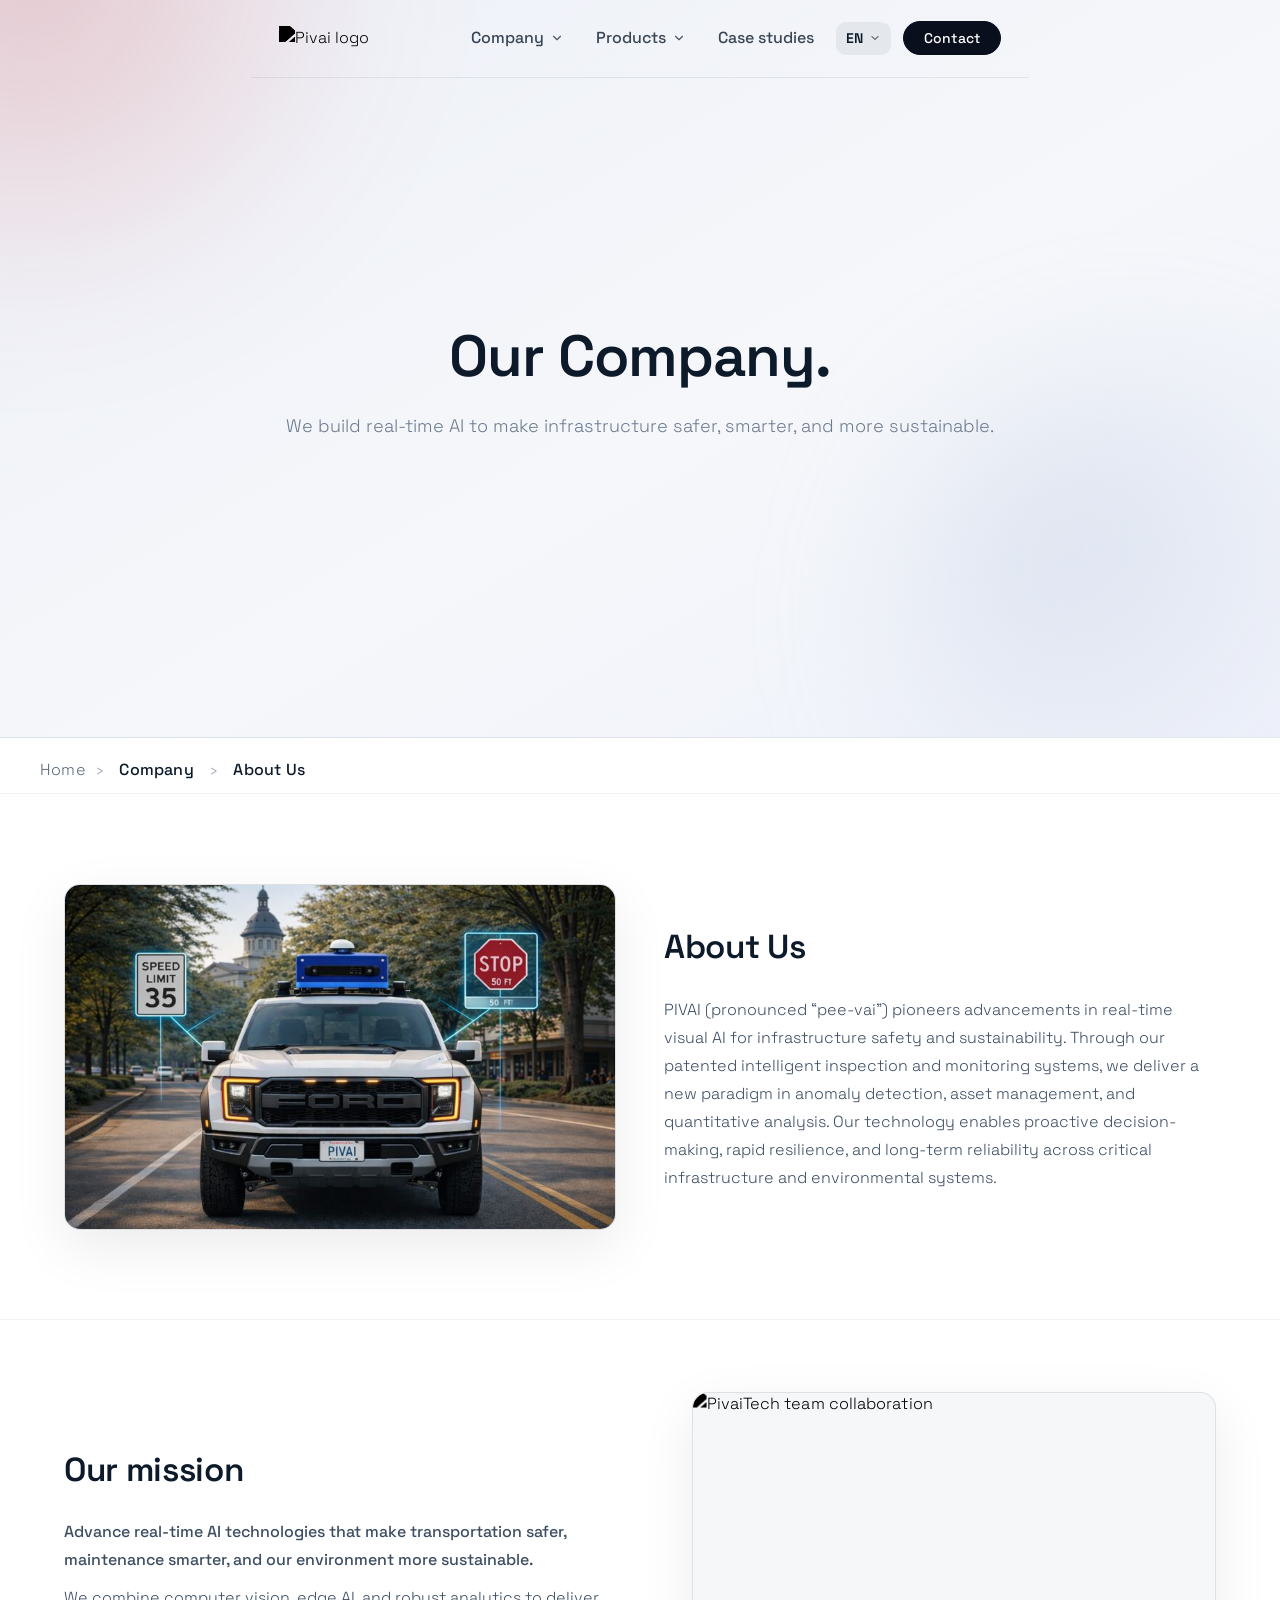
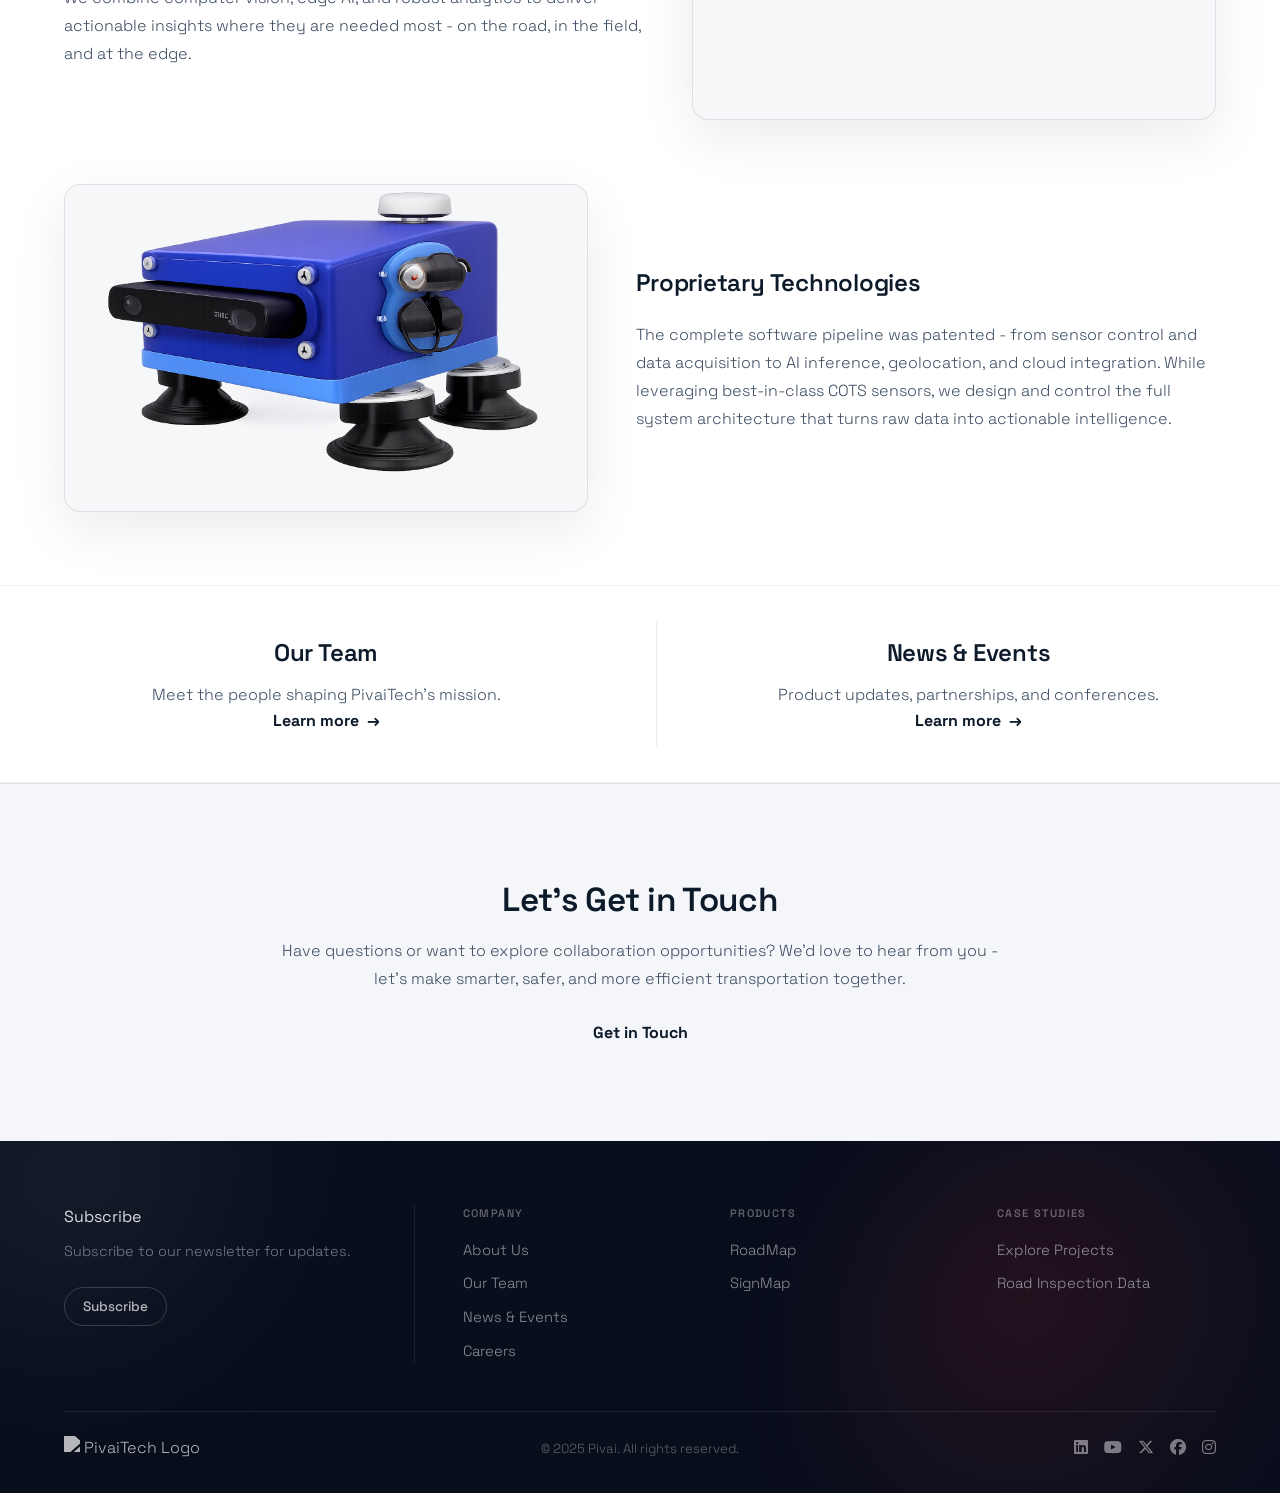
==== commit c26e0b99: "Add files via upload" ====
--- a/about.html
+++ b/about.html
@@ -29,7 +29,7 @@
   <header class="site-header" role="banner">
     <div class="header-grid" id="headerGrid">
       <a class="brand" href="index.html" aria-label="Pivai home">
-        <img src="images/pivailogo.png" alt="Pivai logo" />
+        <img src="images/newlogo.png" alt="Pivai logo" />
       </a>
 
       <nav class="primary-nav" role="navigation" aria-label="Main Navigation">
@@ -52,26 +52,26 @@
                 </div>
 
                 <div class="col links">
-                  <a class="mega-link is-active" href="about.html" data-preview-img="images/pivailogo.png"
+                  <a class="mega-link is-active" href="about.html" data-preview-img="images/newlogo.png"
                     data-preview-title="About Us" data-preview-desc="Who we are, what we do, and how we build.">About
                     Us</a>
 
-                  <a class="mega-link" href="team.html" data-preview-img="images/pivailogo.png"
+                  <a class="mega-link" href="team.html" data-preview-img="images/newlogo.png"
                     data-preview-title="Our people"
                     data-preview-desc="Meet the leadership and the builders behind PivaiTech.">Our Team</a>
 
-                  <a class="mega-link" href="news.html" data-preview-img="images/pivailogo.png"
+                  <a class="mega-link" href="news.html" data-preview-img="images/newlogo.png"
                     data-preview-title="News & Events"
                     data-preview-desc="Discover the latest announcements and where to meet us.">News & Events</a>
 
-                  <a class="mega-link" href="careers.html" data-preview-img="images/pivailogo.png"
+                  <a class="mega-link" href="careers.html" data-preview-img="images/newlogo.png"
                     data-preview-title="Careers"
                     data-preview-desc="Help us design the next decade of intelligent infrastructure.">Careers</a>
                 </div>
 
                 <div class="col preview">
                   <figure>
-                    <img src="images/pivailogo.png" alt="Pivai logo">
+                    <img src="images/newlogo.png" alt="Pivai logo">
                     <figcaption>
                       <h4>About Us</h4>
                       <p>Who we are, what we do, and how we build.</p>
@@ -211,7 +211,7 @@
         </div>
 
         <figure class="mission__media">
-          <img src="images/pivailogo.png" alt="PivaiTech team collaboration" />
+          <img src="images/newlogo.png" alt="PivaiTech team collaboration" />
         </figure>
       </div>
 
@@ -280,7 +280,7 @@
         <ul>
           <li><a href="about.html">About Us</a></li>
           <li><a href="team.html">Our Team</a></li>
-          <li><a href="news.html">News & Events</a></li>
+          <li><a href="news.html">News &amp; Events</a></li>
           <li><a href="careers.html">Careers</a></li>
         </ul>
       </div>
@@ -305,7 +305,7 @@
     <div class="footer-bottom">
       <div class="footer-col logo-col">
         <a href="index.html" aria-label="PivaiTech home">
-          <img src="images/pivailogo.png" alt="PivaiTech Logo">
+          <img src="images/newlogo.png" alt="PivaiTech Logo">
         </a>
       </div>
 
--- a/styles.css
+++ b/styles.css
@@ -58,16 +58,62 @@
 ========================================================= */
 .hero{
   height: 82vh;
-  background: url('images/background.jpg') center/cover no-repeat;
+  background: linear-gradient(150deg, #edf0f8 0%, #f5f7fa 55%, #eff2fb 100%);
   position: relative;
-}
-.hero .overlay{
-  position:absolute; inset:0;
-  background: linear-gradient(
-    180deg,
-    rgba(8,14,24,0.62),
-    rgba(8,14,24,0.28)
-  );
+  overflow: hidden;
+  border-bottom: 1px solid rgba(12,26,42,0.07);
+}
+.hero .overlay{ display: none; }
+
+/* Soft orbs — shared across all pages */
+.hero::before,
+.hero::after{
+  content: "";
+  position: absolute;
+  border-radius: 999px;
+  pointer-events: none;
+  filter: blur(72px);
+}
+.hero::before{
+  width: 620px; height: 620px;
+  background: radial-gradient(circle at 30% 30%, rgba(198,40,40,0.22), transparent 60%);
+  top: -220px; left: -160px;
+}
+.hero::after{
+  width: 520px; height: 520px;
+  background: radial-gradient(circle at 30% 30%, rgba(200,210,230,0.55), transparent 60%);
+  bottom: -160px; right: -140px;
+}
+
+/* =========================================================
+   INTRO SPLASH
+========================================================= */
+.intro-splash{
+  position: fixed;
+  inset: 0;
+  z-index: 99999;
+  background: #ffffff;
+  display: flex;
+  align-items: center;
+  justify-content: center;
+  transition: opacity 0.9s ease;
+}
+.intro-splash.fade-out{
+  opacity: 0;
+  pointer-events: none;
+}
+.intro-splash.gone{
+  display: none;
+}
+.intro-logo{
+  width: 360px;
+  filter: brightness(0);
+  opacity: 0;
+  transform: translateY(8px);
+  animation: introLogoIn 0.6s ease 0.15s forwards;
+}
+@keyframes introLogoIn{
+  to{ opacity: 1; transform: translateY(0); }
 }
 
 /* =========================================================
@@ -76,44 +122,51 @@
 .site-header{
   position: absolute;
   inset: 0 0 auto 0;
+  height: 82vh;
   z-index: 10;
-  display: block;
+  display: flex;
+  flex-direction: column;
 }
 
 .header-grid{
   max-width: var(--container);
   margin: 0 auto;
-  padding: 14px 28px;
+  padding: 18px 28px;
   display: grid;
   grid-template-columns: auto 1fr auto;
   align-items: center;
   gap: 20px;
-}
-
+  border-bottom: 1px solid rgba(12,26,42,0.08);
+}
+
+.brand{
+  display: inline-flex;
+  align-items: center;
+}
 .brand img{
   width: 170px;
-  filter: brightness(0) invert(1) drop-shadow(0 1px 0 rgba(255,255,255,0.35));
+  filter: brightness(0);
 }
 
 /* Thin rules under header/tagline */
-.rule{ height:1px; background:var(--rule-light); margin:12px 0 0; }
-.rule-header{ max-width:var(--container); margin-left:auto; margin-right:auto; opacity:0.85; }
-.rule-tagline{ max-width:var(--container); margin:18px auto 0; opacity:0.60; }
+.rule{ height:1px; background:var(--rule-dark); margin:12px 0 0; }
+.rule-header{ display: none; }
+.rule-tagline{ display: none; }
 
 /* =========================================================
    3) NAVIGATION
 ========================================================= */
 .primary-nav{ justify-self: center; }
-.menu{ list-style:none; display:flex; gap:40px; margin:0; padding:0; }
+.menu{ list-style:none; display:flex; gap:28px; margin:0; padding:0; }
 .menu-item{ position: relative; }
 
 .dropdown-toggle{
   position: relative;
   display: inline-flex; align-items:center; gap:6px;
-  color: var(--hero-text);
+  color: var(--fg);
   padding: 8px 2px;
   font-size: 16px; font-weight: 500;
-  opacity: 0.86;
+  opacity: 0.80;
   transition: opacity 0.18s ease, color 0.18s ease;
 }
 .dropdown-toggle:hover{ opacity:1; }
@@ -123,7 +176,7 @@
 .dropdown-toggle::after{
   content:"";
   position:absolute; left:0; right:0; bottom:-14px; height:2px;
-  background: var(--brand-underline);
+  background: var(--fg);
   transform: scaleX(0); transform-origin: center;
   opacity: 0;
   transition: transform 0.2s ease, opacity 0.2s ease;
@@ -137,12 +190,20 @@
 /* =========================================================
    4) TAGLINE + CTAs
 ========================================================= */
-.tagline{ display:grid; place-items:start; }
+.tagline{
+  flex: 1;
+  display: flex;
+  flex-direction: column;
+  align-items: center;
+  justify-content: center;
+  padding-bottom: 72px;
+}
 .tagline-inner{
   max-width: var(--container);
+  width: 100%;
   margin: 0 auto;
-  padding: 18px 28px 8px;
-  color: #eef3ff;
+  padding: 0 28px;
+  color: var(--fg);
 }
 
 .tagline h1{
@@ -156,42 +217,92 @@
 
 .tagline p{
   max-width: 740px;
-  color: rgba(255,255,255,0.92);
+  margin: 0 auto;
+  color: var(--muted);
   font-size: clamp(14px, 1.8vw, 18px);
   text-align: center;
 }
 
 .cta-row{
   max-width: var(--container);
-  margin: 14px auto 0;
-  padding: 12px 28px 0;
+  margin: 0 auto;
+  padding: 0 28px 52px;
   display: flex; flex-wrap: wrap; gap: 12px;
-}
-
-/* Text-only links with underline */
+  justify-content: center;
+  flex-shrink: 0;
+}
+
+/* CTA button base */
 .cta, .btn.ghost{
-  position: relative;
+  display: inline-flex;
+  align-items: center;
+  justify-content: center;
+  font-weight: 500;
+  font-size: 14px;
+  line-height: 1;
+  border-radius: 100px;
+  padding: 11px 26px;
+  transition: background 0.2s ease, border-color 0.2s ease,
+              box-shadow 0.2s ease, transform 0.2s ease, color 0.2s ease;
+  text-decoration: none;
+  letter-spacing: 0.01em;
+}
+
+/* Solid variant */
+.cta.solid{
+  background: #0a0f1e;
+  color: #ffffff;
+  border: 1.5px solid transparent;
+}
+.cta.solid:hover{
+  background: #1a2540;
+  transform: translateY(-1px);
+  box-shadow: 0 6px 22px rgba(0,0,0,0.18);
+}
+
+/* Outline variant */
+.cta.outline{
+  background: transparent;
+  color: var(--fg);
+  border: 1.5px solid rgba(12,26,42,0.45);
+}
+.cta.outline:hover{
+  background: rgba(12,26,42,0.05);
+  border-color: var(--fg);
+}
+
+/* Ghost text variant */
+.cta.ghost-cta{
   background: transparent;
   border: none;
-  color: #f0f4ff;
-  padding: 6px 2px;
+  color: var(--muted);
+  padding: 11px 6px;
   border-radius: 0;
-  font-weight: 600;
+  font-weight: 400;
+  text-decoration: underline;
+  text-underline-offset: 3px;
+  text-decoration-color: rgba(12,26,42,0.25);
+}
+.cta.ghost-cta:hover{
+  color: var(--fg);
+  text-decoration-color: rgba(12,26,42,0.60);
+}
+
+/* Contact button in nav */
+.btn.ghost{
+  background: #0a0f1e;
+  border: 1.5px solid #0a0f1e;
+  color: #ffffff;
+  padding: 9px 20px;
+  border-radius: 100px;
+  font-weight: 500;
   font-size: 14px;
-  line-height: 1.2;
-}
-.cta::after, .btn.ghost::after{
-  content:"";
-  position:absolute; left:0; right:0; bottom:-3px; height:1.5px;
-  background: rgba(255,255,255,0.92);
-  transform: scaleX(0);
-  transform-origin: left;
-  transition: transform 0.22s ease;
-}
-.cta:hover::after, .btn.ghost:hover::after,
-.cta:focus-visible::after, .btn.ghost:focus-visible::after{
-  transform: scaleX(1);
-}
+}
+.btn.ghost:hover{
+  background: #1a2540;
+  border-color: #1a2540;
+}
+
 .cta:focus-visible, .btn.ghost:focus-visible{
   outline: 2px solid rgba(255,255,255,0.55);
   outline-offset: 2px;
@@ -203,7 +314,7 @@
 .mega .mega-panel{
   position: fixed;
   top: var(--panel-top, 100px);
-  left: var(--panel-left, 24px);
+  left: 50%;
   width: min(1120px, 92vw);
   background: #ffffff;
   color: var(--fg);
@@ -211,13 +322,15 @@
   box-shadow: var(--panel-shadow);
   border: 1px solid rgba(0,0,0,0.06);
   opacity: 0;
-  transform: translateY(-8px) scale(0.985);
+  transform: translateX(-50%) translateY(-8px) scale(0.985);
   pointer-events: none;
   transition: opacity 170ms ease, transform 170ms ease;
   z-index: 50;
 }
 .menu-item.open > .mega-panel{
-  opacity:1; transform:translateY(0) scale(1); pointer-events:auto;
+  opacity: 1;
+  transform: translateX(-50%) translateY(0) scale(1);
+  pointer-events: auto;
 }
 
 .mega3{
@@ -250,6 +363,11 @@
   width:100%; height:220px; object-fit:cover; border-radius:10px;
   box-shadow: 0 10px 24px rgba(0,0,0,0.12);
 }
+/* Company nav card: logo needs to be visible on white background */
+.menu-item.mega:first-child .mega3 .preview img{
+  object-fit: contain;
+  filter: brightness(0);
+}
 .mega3 .preview h4{ margin:0; font-size:18px; font-weight:700; }
 .mega3 .preview p{ margin:4px 0 0; color:#51627a; font-size:14px; line-height:1.5; }
 
@@ -267,9 +385,10 @@
 
 .lang-toggle{
   display:inline-flex; align-items:center; gap:6px;
-  padding:6px 10px; border-radius:10px;
-  color:#f0f4ff; background:rgba(15,23,41,0.45);
+  padding:6px 10px; border-radius:10px; cursor:pointer;
+  color: var(--fg); background: rgba(12,26,42,0.06);
   font-size:14px; font-weight:600;
+  border:none;
 }
 .lang .chevron{ transition:transform 0.18s ease; }
 .lang.open .chevron{ transform:rotate(180deg); }
@@ -282,6 +401,7 @@
   border-radius:10px; border:1px solid rgba(0,0,0,0.08);
   box-shadow:0 18px 40px rgba(0,0,0,0.26);
   padding:6px 0;
+  z-index:100;
   opacity:0; transform:translateY(-8px) scale(0.98); pointer-events:none;
   transition:opacity 150ms ease, transform 150ms ease;
 }
@@ -290,6 +410,9 @@
 .lang-menu button{
   display:block; width:100%; padding:8px 0;
   font-weight:700; letter-spacing:0.5px;
+  background:none; border:none; color:var(--fg);
+  font-size:14px; text-align:center; cursor:pointer;
+  border-radius:6px;
 }
 .lang-menu button:hover{ background:#f4f6fb; }
 
@@ -503,6 +626,13 @@
   filter: brightness(0.72) contrast(1.08);
 }
 
+/* SignMap product card — contain so sign images aren't cropped */
+[aria-labelledby="prod-signmap-title"] .prod-img{
+  object-fit: contain;
+  background: #f5f5f5;
+  transform: scale(0.82);
+}
+
 .prod-card:hover .prod-copy,
 .prod-card:focus-visible .prod-copy{
   transform: translateY(-4px);
@@ -886,94 +1016,111 @@
    16) FOOTER
 ========================================================= */
 .footer{
- background: url('images/background.jpg') center/cover no-repeat;
-  color:#fff;
-  padding: 3rem 5% 1rem;
-  position:relative;
+  background: #080e1c;
+  color: #fff;
+  padding: 4rem 5% 1.5rem;
+  position: relative;
+  overflow: hidden;
+}
+
+/* Orbs — mirrored from header but on dark bg */
+.footer::before,
+.footer::after{
+  content: "";
+  position: absolute;
+  border-radius: 999px;
+  pointer-events: none;
+  filter: blur(80px);
+}
+.footer::before{
+  width: 560px; height: 560px;
+  background: radial-gradient(circle at 30% 30%, rgba(198,40,40,0.18), transparent 60%);
+  bottom: -180px; right: -120px;
+}
+.footer::after{
+  width: 440px; height: 440px;
+  background: radial-gradient(circle at 30% 30%, rgba(200,210,230,0.10), transparent 60%);
+  top: -120px; left: -80px;
 }
 
 .footer-top{
-  display:grid;
-  grid-template-columns: repeat(auto-fit, minmax(220px, 1fr));
-  gap: 2rem 2.25rem;
-  margin-bottom: 2rem;
+  display: grid;
+  grid-template-columns: 1.6fr 1fr 1fr 1fr;
+  gap: 0 3rem;
+  margin-bottom: 0;
+  padding-bottom: 3rem;
+  border-bottom: 1px solid rgba(255,255,255,0.08);
+  position: relative;
+}
+.footer-top > div:first-child{
+  padding-right: 2rem;
+  border-right: 1px solid rgba(255,255,255,0.07);
 }
 .footer-top h4{
-  margin:0 0 1rem;
-  font-size: 1.05rem;
-  font-weight: 900;
-  letter-spacing: 0.2px;
-}
-.footer-top p{ margin:0 0 1rem; color: rgba(203,213,225,0.92); line-height:1.7; }
-.footer-top ul{ list-style:none; padding:0; margin:0; display:grid; gap:0.6rem; }
-
+  margin: 0 0 1rem;
+  font-size: 0.68rem;
+  font-weight: 600;
+  letter-spacing: 0.13em;
+  text-transform: uppercase;
+  color: rgba(255,255,255,0.35);
+}
+.footer-top > div:first-child h4{
+  font-size: 1rem;
+  font-weight: 400;
+  letter-spacing: 0;
+  text-transform: none;
+  color: rgba(255,255,255,0.85);
+  margin-bottom: 0.6rem;
+}
+.footer-top p{ margin: 0 0 1.4rem; color: rgba(203,213,225,0.55); line-height: 1.75; font-size: 0.9rem; }
+.footer-top ul{ list-style:none; padding:0; margin:0; display:grid; gap:0.55rem; }
 .footer-top ul li a{
-  color: rgba(226,232,240,0.80);
-  position:relative;
-  padding-bottom: 2px;
-  transition: color 0.2s ease;
-}
-.footer-top ul li a::after{
-  content:"";
-  position:absolute; left:0; right:0; bottom:-2px; height:1.5px;
-  background: currentColor;
-  transform: scaleX(0);
-  transform-origin:left;
-  transition: transform 0.2s ease;
-  opacity: 0.85;
-}
-.footer-top ul li a:hover{ color:#fff; }
-.footer-top ul li a:hover::after{ transform: scaleX(1); }
+  color: rgba(226,232,240,0.60);
+  font-size: 0.92rem;
+  transition: color 0.18s ease;
+}
+.footer-top ul li a:hover{ color: #fff; }
 
 .footer .btn{
-  position:relative;
-  display:inline-block;
+  display: inline-flex;
+  align-items: center;
+  font-size: 0.85rem;
+  font-weight: 500;
+  color: rgba(255,255,255,0.70);
+  border: 1px solid rgba(255,255,255,0.18);
+  padding: 8px 18px;
+  border-radius: 100px;
+  transition: color 0.2s ease, border-color 0.2s ease;
+}
+.footer .btn:hover{
+  color: #fff;
+  border-color: rgba(255,255,255,0.45);
+}
+
+.footer-bottom{
+  display: grid;
+  grid-template-columns: 1fr 1fr 1fr;
+  align-items: center;
+  text-align: center;
+  padding: 1.5rem 0 0.5rem;
+  gap: 1rem;
+  position: relative;
+}
+.footer-col.logo-col{ justify-self: start; }
+.footer-col.logo-col img{ width: 140px; filter: brightness(0) invert(1); opacity: 0.70; }
+.footer-col.text-col p{ margin: 0; color: rgba(255,255,255,0.35); font-size: 0.82rem; }
+.footer-col.social-col{ justify-self: end; display: flex; gap: 16px; }
+.footer-col.social-col a{
+  color: rgba(255,255,255,0.45);
   font-size: 1rem;
-  font-weight: 900;
-  color:#fff;
-  padding: 0.7rem 1.2rem 0.5rem 0;
-  letter-spacing: 0.2px;
-  transition: color 0.25s ease;
-}
-.footer .btn::before{
-  content:"→";
-  position:absolute; right:-22px; top:50%;
-  transform: translateY(-50%);
-  opacity: 0.9;
-  transition: transform 0.25s ease, opacity 0.25s ease;
-}
-.footer .btn::after{
-  content:"";
-  position:absolute; left:0; bottom:0;
-  width:0%;
-  height:2px;
-  background:#c62828;
-  transition: width 0.25s ease;
-}
-.footer .btn:hover{ color:#c62828; }
-.footer .btn:hover::after{ width:100%; }
-.footer .btn:hover::before{ transform: translateY(-50%) translateX(6px); opacity:1; }
-
-.footer-bottom{
-  display:grid;
-  grid-template-columns: 1fr 1fr 1fr;
-  align-items:center;
-  text-align:center;
-  padding: 1rem 0 1.2rem;
-  border-top: 1px solid rgba(255,255,255,0.16);
-  gap: 1rem;
-}
-.footer-col.logo-col{ justify-self:start; }
-.footer-col.logo-col img{ width: 160px; filter: brightness(0) invert(1); opacity: 0.95; }
-.footer-col.text-col p{ margin:0; color: rgba(226,232,240,0.86); }
-.footer-col.social-col{ justify-self:end; display:flex; gap: 14px; }
-.footer-col.social-col a{ color: rgba(226,232,240,0.86); transition: transform 0.2s ease, color 0.2s ease; }
-.footer-col.social-col a:hover{ color:#fff; transform: translateY(-2px); }
+  transition: color 0.2s ease, transform 0.2s ease;
+}
+.footer-col.social-col a:hover{ color: #fff; transform: translateY(-2px); }
 
 @media (max-width: 860px){
   .footer-bottom{
     grid-template-columns: 1fr;
-    text-align:center;
+    text-align: center;
   }
-  .footer-col.logo-col, .footer-col.social-col{ justify-self:center; }
-}
+  .footer-col.logo-col, .footer-col.social-col{ justify-self: center; }
+}
--- a/about.css
+++ b/about.css
@@ -114,6 +114,17 @@
   display: block;
 }
 
+/* Mission logo (row A) — black like nav preview cards */
+.mission__row--a .mission__media img {
+  object-fit: contain;
+  filter: brightness(0);
+}
+
+/* Mission signmap (row B) — show full image, no crop */
+.mission__row--b .mission__media img {
+  object-fit: contain;
+}
+
 /* On mobile: slightly taller ratio feels better */
 @media (max-width: 700px) {
   :root {
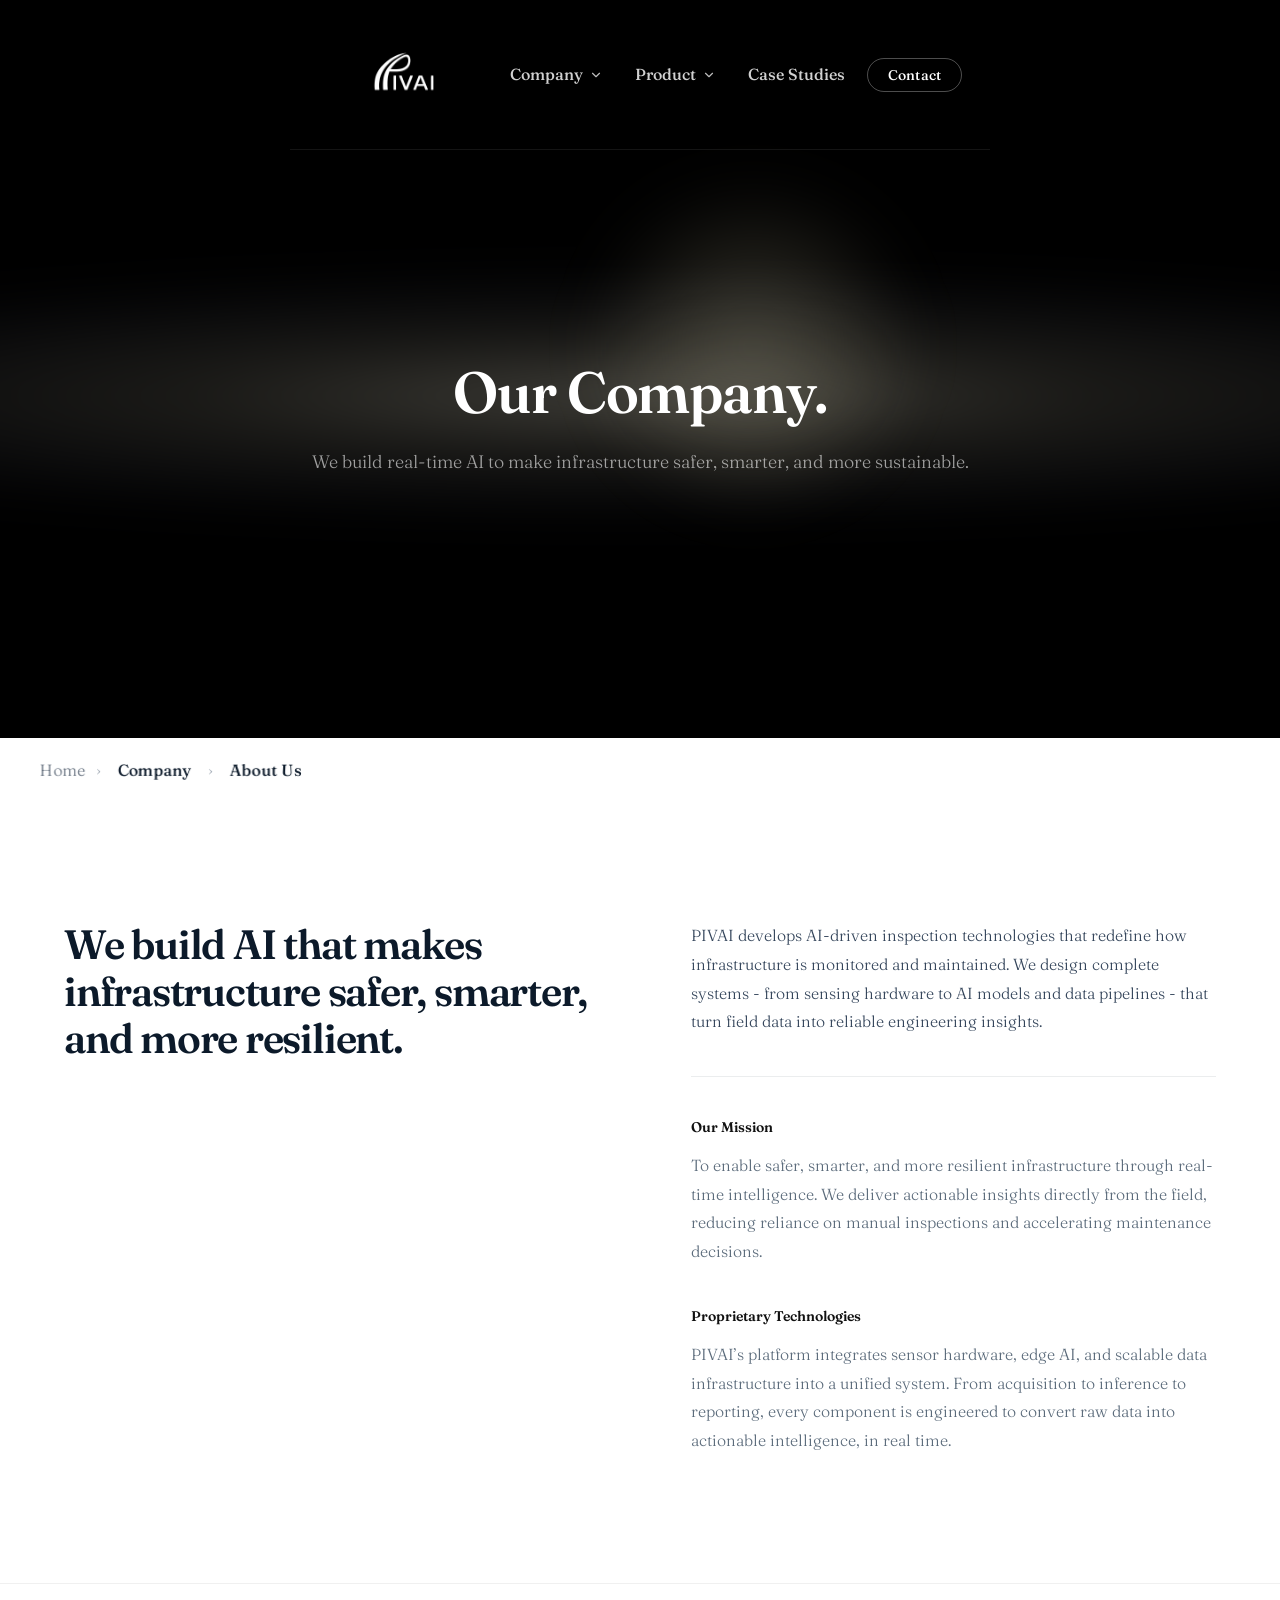
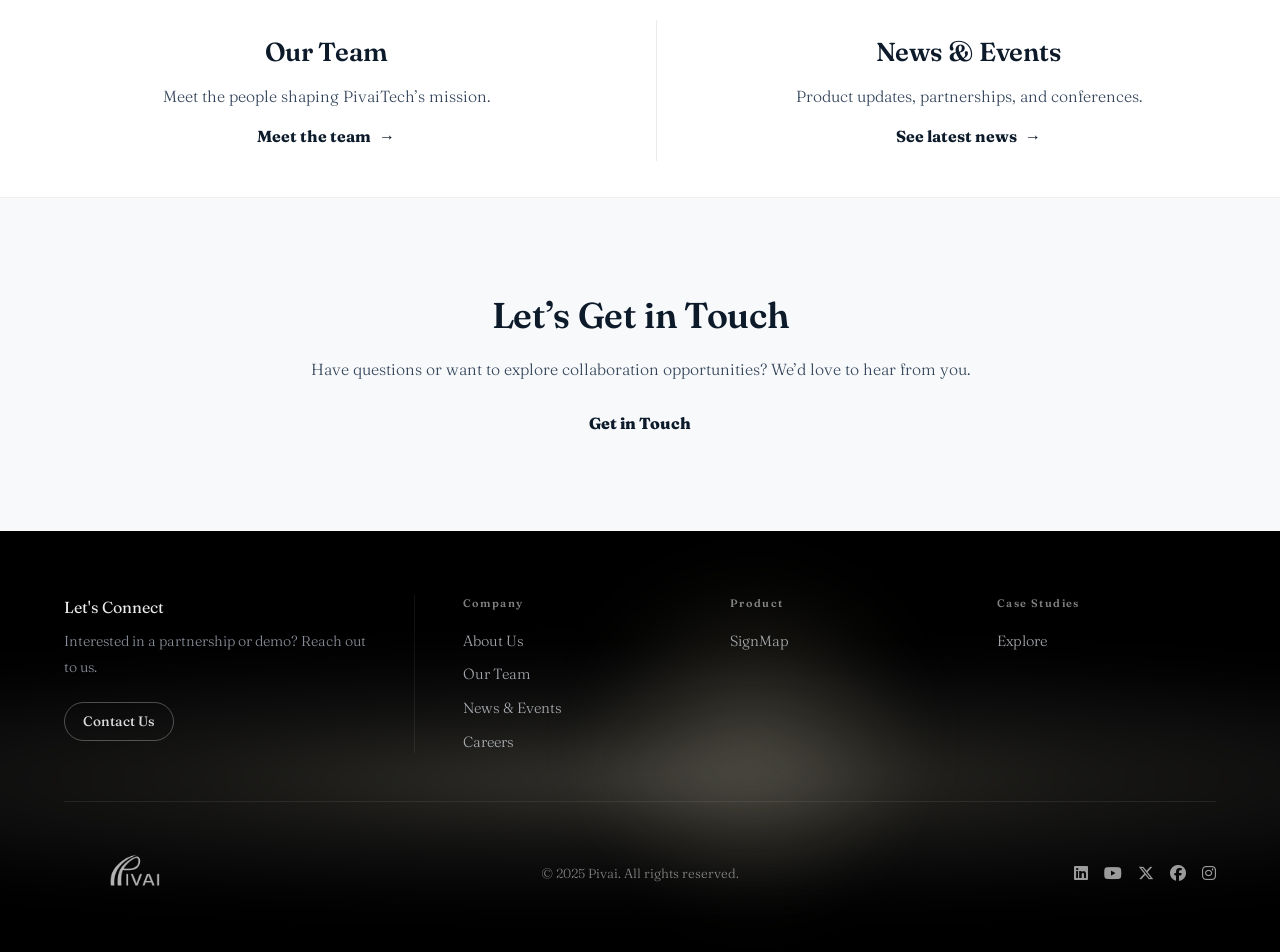
==== commit 4be1537b: "Initial commit: Pivai Tech company website" ====
--- a/about.html
+++ b/about.html
@@ -3,6 +3,7 @@
 
 <head>
   <meta charset="utf-8" />
+  <link rel="icon" href="images/pivai_favicon.png" type="image/png">
   <meta name="viewport" content="width=device-width, initial-scale=1" />
   <title>About Us | Pivai</title>
 
@@ -11,7 +12,7 @@
   <link href="https://fonts.googleapis.com/css2?family=Plus+Jakarta+Sans:wght@200;300;400;600&display=swap"
     rel="stylesheet">
   <link href="https://fonts.googleapis.com/css2?family=Manrope:wght@200;300;400;500&display=swap" rel="stylesheet">
-  <link href="https://fonts.googleapis.com/css2?family=Space+Grotesk:wght@300;400;500;600&display=swap"
+  <link href="https://fonts.googleapis.com/css2?family=Fraunces:opsz,wght@9..144,300;9..144,400;9..144,500;9..144,600&display=swap"
     rel="stylesheet">
   <link href="https://fonts.googleapis.com/css2?family=Urbanist:wght@200;300;400;500;600&display=swap" rel="stylesheet">
 
@@ -85,35 +86,25 @@
           <!-- PRODUCTS -->
           <li class="menu-item mega" role="none">
             <button class="dropdown-toggle" role="menuitem" aria-haspopup="true" aria-expanded="false">
-              <span class="label">Products</span>
+              <span class="label">Product</span>
               <svg class="chevron" width="14" height="14" viewBox="0 0 24 24" aria-hidden="true">
                 <path d="M6 9l6 6 6-6" fill="none" stroke="currentColor" stroke-width="2" stroke-linecap="round"
                   stroke-linejoin="round" />
               </svg>
             </button>
-            <div class="mega-panel" role="menu" aria-label="Products">
+            <div class="mega-panel" role="menu" aria-label="Product">
               <div class="mega3">
-                <div class="col intro">
-                  <h3>Products</h3>
-                  <p>Innovative AI solutions that redefine accuracy and control.</p>
-                </div>
-
                 <div class="col links">
-                  <a class="mega-link is-active" href="roadmap.html" data-preview-img="images/RoadMap.jpeg"
-                    data-preview-title="Roadmap"
-                    data-preview-desc="Advanced AI-powered navigation and route intelligence.">Roadmap</a>
-
-                  <a class="mega-link" href="signmap.html" data-preview-img="images/sign3.png"
+                  <a class="mega-link is-active" href="signmap.html" data-preview-img="images/sign3.png"
                     data-preview-title="Signmap"
-                    data-preview-desc="Real-time road sign detection and classification with precision vision.">Signmap</a>
+                    data-preview-desc="Real-time infrastructure perception powered by AI.">Signmap</a>
                 </div>
 
                 <div class="col preview">
                   <figure>
-                    <img src="images/RoadMap.jpeg" alt="">
+                    <img src="images/sign3.png" alt="">
                     <figcaption>
-                      <h4>Roadmap</h4>
-                      <p>Advanced AI-powered navigation and route intelligence.</p>
+                      <p>Real-time infrastructure perception powered by AI.</p>
                     </figcaption>
                   </figure>
                 </div>
@@ -123,29 +114,12 @@
 
           <!-- CASE STUDIES -->
           <li class="menu-item" role="none">
-            <a class="dropdown-toggle" href="case-studies.html" role="menuitem">
-              <span class="label">Case studies</span>
-            </a>
+            <a class="dropdown-toggle" href="case-studies.html">Case Studies</a>
           </li>
         </ul>
       </nav>
 
       <div class="right-controls">
-        <div class="lang dropdown">
-          <button class="lang-toggle" aria-haspopup="true" aria-expanded="false" aria-label="Select language">
-            <span class="code">EN</span>
-            <svg class="chevron" width="12" height="12" viewBox="0 0 24 24" aria-hidden="true">
-              <path d="M6 9l6 6 6-6" fill="none" stroke="currentColor" stroke-width="2" stroke-linecap="round"
-                stroke-linejoin="round" />
-            </svg>
-          </button>
-          <ul class="lang-menu" role="menu">
-            <li role="none"><button role="menuitem" data-lang="FR">FR</button></li>
-            <li role="none"><button role="menuitem" data-lang="DE">DE</button></li>
-            <li role="none"><button role="menuitem" data-lang="ES">ES</button></li>
-            <li role="none"><button role="menuitem" data-lang="IT">IT</button></li>
-          </ul>
-        </div>
 
         <a class="btn ghost" href="contact.html">Contact</a>
       </div>
@@ -176,62 +150,23 @@
       <span class="current">About Us</span>
     </nav>
 
-    <section class="about-intro" data-reveal>
-      <div class="about-intro__inner">
-        <figure class="about-intro__media" data-reveal>
-          <img src="images/aboutus.png" alt="PIVAI team working together" class="about-intro__image" />
-        </figure>
-
-        <div class="about-intro__text">
-          <h2>About Us</h2>
-          <p>
-            PIVAI (pronounced “pee-vai”) pioneers advancements in real-time visual AI for infrastructure safety and
-            sustainability. Through our patented intelligent inspection and monitoring systems, we deliver a new
-            paradigm in anomaly detection, asset management, and quantitative analysis. Our technology enables proactive
-            decision-making, rapid resilience, and long-term reliability across critical infrastructure and
-            environmental systems.
-          </p>
+    <section class="about-editorial" data-reveal>
+      <div class="ae-inner">
+        <div class="ae-left">
+          <h2>We build AI that makes infrastructure safer, smarter, and more resilient.</h2>
         </div>
-      </div>
-    </section>
-
-    <section class="mission" aria-labelledby="mission-heading" data-reveal>
-      <div class="mission__row mission__row--a">
-        <div class="mission__copy">
-          <h2 id="mission-heading">Our mission</h2>
-          <p class="mission__lead">
-            Advance real-time AI technologies that make transportation safer,
-            maintenance smarter, and our environment more sustainable.
-          </p>
-          <p>
-            We combine computer vision, edge AI, and robust analytics to deliver
-            actionable insights where they are needed most - on the road, in the field,
-            and at the edge.
-          </p>
+        <div class="ae-right">
+          <p class="ae-lead">PIVAI develops AI-driven inspection technologies that redefine how infrastructure is monitored and maintained. We design complete systems - from sensing hardware to AI models and data pipelines - that turn field data into reliable engineering insights.</p>
+          <div class="ae-block">
+            <h3>Our Mission</h3>
+            <p>To enable safer, smarter, and more resilient infrastructure through real-time intelligence. We deliver actionable insights directly from the field, reducing reliance on manual inspections and accelerating maintenance decisions.</p>
+          </div>
+          <div class="ae-block">
+            <h3>Proprietary Technologies</h3>
+            <p>PIVAI’s platform integrates sensor hardware, edge AI, and scalable data infrastructure into a unified system. From acquisition to inference to reporting, every component is engineered to convert raw data into actionable intelligence, in real time.</p>
+          </div>
         </div>
-
-        <figure class="mission__media">
-          <img src="images/newlogo.png" alt="PivaiTech team collaboration" />
-        </figure>
-      </div>
-
-      <div class="mission__row mission__row--b" data-reveal>
-        <figure class="mission__media">
-          <img src="images/sign3.png" alt="End-to-end AI software pipeline and system integration" />
-        </figure>
-
-        <div class="mission__copy">
-          <h3>Proprietary Technologies</h3>
-          <p>
-            The complete software pipeline was patented - from sensor control and data acquisition to AI inference,
-            geolocation, and cloud integration. While leveraging best-in-class COTS sensors, we design and control the
-            full system architecture that turns raw data into actionable intelligence.
-          </p>
-        </div>
-      </div>
-    </section>
-
-    <div class="sg-dots" id="sgDots"></div>
+      </div>
     </section>
 
     <section class="quick-links-band" data-reveal aria-labelledby="quick-links-heading">
@@ -239,15 +174,15 @@
 
       <div class="ql-grid">
         <article class="ql-item">
-          <h3 class="ql-title">Our Team</h3>
+          <h2 class="ql-title">Our Team</h2>
           <p class="ql-copy">Meet the people shaping PivaiTech’s mission.</p>
-          <a class="ql-link" href="team.html">Learn more</a>
+          <a class="ql-link" href="team.html">Meet the team</a>
         </article>
 
         <article class="ql-item ql-item--right">
-          <h3 class="ql-title">News & Events</h3>
+          <h2 class="ql-title">News & Events</h2>
           <p class="ql-copy">Product updates, partnerships, and conferences.</p>
-          <a class="ql-link" href="news.html">Learn more</a>
+          <a class="ql-link" href="news.html">See latest news</a>
         </article>
       </div>
     </section>
@@ -257,8 +192,7 @@
         <h2>Let’s Get in Touch</h2>
         <p>
           Have questions or want to explore collaboration opportunities?
-          We’d love to hear from you - let’s make smarter, safer, and more efficient
-          transportation together.
+          We’d love to hear from you.
         </p>
         <a href="contact.html" class="btn-ghost">Get in Touch</a>
       </div>
@@ -270,9 +204,9 @@
   <footer class="footer" data-reveal>
     <div class="footer-top">
       <div>
-        <h4>Subscribe</h4>
-        <p>Subscribe to our newsletter for updates.</p>
-        <a href="subscribe.html" class="btn">Subscribe</a>
+        <h4>Let's Connect</h4>
+        <p>Interested in a partnership or demo? Reach out to us.</p>
+        <a href="contact.html" class="btn">Contact Us</a>
       </div>
 
       <div>
@@ -286,9 +220,8 @@
       </div>
 
       <div>
-        <h4>Products</h4>
+        <h4>Product</h4>
         <ul>
-          <li><a href="roadmap.html">RoadMap</a></li>
           <li><a href="signmap.html">SignMap</a></li>
         </ul>
       </div>
@@ -296,8 +229,7 @@
       <div>
         <h4>Case Studies</h4>
         <ul>
-          <li><a href="case-studies.html">Explore Projects</a></li>
-          <li><a href="case-studies.html">Road Inspection Data</a></li>
+          <li><a href="case-studies.html">Explore</a></li>
         </ul>
       </div>
     </div>
@@ -323,12 +255,12 @@
     </div>
   </footer>
 
+
+  <script src="script.js"></script>
   <script>
-    var y = document.getElementById('year');
+    var y = document.getElementById("year");
     if (y) y.textContent = new Date().getFullYear();
   </script>
-
-  <script src="script.js"></script>
 </body>
 
 </html>
--- a/styles.css
+++ b/styles.css
@@ -1,1126 +1,1300 @@
-/* =========================================================
-   0) TOKENS / RESET
-========================================================= */
-*, *::before, *::after { box-sizing: border-box; }
-html, body { height: 100%; }
-html { scroll-behavior: smooth; }
-
-:root{
-  --fg: #0c1a2a;
-  --fg-soft: #1a2d44;
-  --muted: #6d7b90;
-
-  --page-bg: #ffffff;
-  --surface: #ffffff;
-  --surface-2: #f7f9fc;
-
-  --rule-dark: rgba(12, 26, 42, 0.10);
-  --rule-light: rgba(255, 255, 255, 0.55);
-
-  --container: 1280px;
-
-  --panel-radius: 14px;
-  --panel-shadow: 0 28px 56px rgba(0,0,0,0.28);
-
-  --brand-underline: #e6eefb;
-  --hero-text: #f4f7fb;
-
-  --radius-sm: 10px;
-  --radius-md: 14px;
-  --radius-lg: 18px;
-
-  --shadow-sm: 0 8px 24px rgba(0,0,0,0.08);
-  --shadow-md: 0 14px 40px rgba(0,0,0,0.12);
-  --shadow-lg: 0 28px 60px rgba(0,0,0,0.18);
-}
-
-body{
-  margin: 0;
-  color: var(--fg);
-  background: var(--page-bg);
-  font-family: "Space Grotesk", system-ui, sans-serif;
-  font-weight: 300;
-  line-height: 1.55;
-}
-
-img{ display:block; max-width:100%; height:auto; }
-button{ font:inherit; cursor:pointer; background:none; border:0; }
-a{ color:inherit; text-decoration:none; }
-
-.container{
-  max-width: var(--container);
-  margin: 0 auto;
-  padding: 0 28px;
-}
-
-/* =========================================================
-   1) HERO
-========================================================= */
-.hero{
-  height: 82vh;
-  background: linear-gradient(150deg, #edf0f8 0%, #f5f7fa 55%, #eff2fb 100%);
-  position: relative;
-  overflow: hidden;
-  border-bottom: 1px solid rgba(12,26,42,0.07);
-}
-.hero .overlay{ display: none; }
-
-/* Soft orbs — shared across all pages */
-.hero::before,
-.hero::after{
-  content: "";
-  position: absolute;
-  border-radius: 999px;
-  pointer-events: none;
-  filter: blur(72px);
-}
-.hero::before{
-  width: 620px; height: 620px;
-  background: radial-gradient(circle at 30% 30%, rgba(198,40,40,0.22), transparent 60%);
-  top: -220px; left: -160px;
-}
-.hero::after{
-  width: 520px; height: 520px;
-  background: radial-gradient(circle at 30% 30%, rgba(200,210,230,0.55), transparent 60%);
-  bottom: -160px; right: -140px;
-}
-
-/* =========================================================
-   INTRO SPLASH
-========================================================= */
-.intro-splash{
-  position: fixed;
-  inset: 0;
-  z-index: 99999;
-  background: #ffffff;
-  display: flex;
-  align-items: center;
-  justify-content: center;
-  transition: opacity 0.9s ease;
-}
-.intro-splash.fade-out{
-  opacity: 0;
-  pointer-events: none;
-}
-.intro-splash.gone{
-  display: none;
-}
-.intro-logo{
-  width: 360px;
-  filter: brightness(0);
-  opacity: 0;
-  transform: translateY(8px);
-  animation: introLogoIn 0.6s ease 0.15s forwards;
-}
-@keyframes introLogoIn{
-  to{ opacity: 1; transform: translateY(0); }
-}
-
-/* =========================================================
-   2) HEADER
-========================================================= */
-.site-header{
-  position: absolute;
-  inset: 0 0 auto 0;
-  height: 82vh;
-  z-index: 10;
-  display: flex;
-  flex-direction: column;
-}
-
-.header-grid{
-  max-width: var(--container);
-  margin: 0 auto;
-  padding: 18px 28px;
-  display: grid;
-  grid-template-columns: auto 1fr auto;
-  align-items: center;
-  gap: 20px;
-  border-bottom: 1px solid rgba(12,26,42,0.08);
-}
-
-.brand{
-  display: inline-flex;
-  align-items: center;
-}
-.brand img{
-  width: 170px;
-  filter: brightness(0);
-}
-
-/* Thin rules under header/tagline */
-.rule{ height:1px; background:var(--rule-dark); margin:12px 0 0; }
-.rule-header{ display: none; }
-.rule-tagline{ display: none; }
-
-/* =========================================================
-   3) NAVIGATION
-========================================================= */
-.primary-nav{ justify-self: center; }
-.menu{ list-style:none; display:flex; gap:28px; margin:0; padding:0; }
-.menu-item{ position: relative; }
-
-.dropdown-toggle{
-  position: relative;
-  display: inline-flex; align-items:center; gap:6px;
-  color: var(--fg);
-  padding: 8px 2px;
-  font-size: 16px; font-weight: 500;
-  opacity: 0.80;
-  transition: opacity 0.18s ease, color 0.18s ease;
-}
-.dropdown-toggle:hover{ opacity:1; }
-.dropdown-toggle .chevron{ transition: transform 0.18s ease; opacity:0.9; }
-.menu-item.open > .dropdown-toggle .chevron{ transform: rotate(180deg); }
-
-.dropdown-toggle::after{
-  content:"";
-  position:absolute; left:0; right:0; bottom:-14px; height:2px;
-  background: var(--fg);
-  transform: scaleX(0); transform-origin: center;
-  opacity: 0;
-  transition: transform 0.2s ease, opacity 0.2s ease;
-}
-.dropdown-toggle:hover::after,
-.menu-item.open > .dropdown-toggle::after{
-  transform: scaleX(1);
-  opacity: 0.95;
-}
-
-/* =========================================================
-   4) TAGLINE + CTAs
-========================================================= */
-.tagline{
-  flex: 1;
-  display: flex;
-  flex-direction: column;
-  align-items: center;
-  justify-content: center;
-  padding-bottom: 72px;
-}
-.tagline-inner{
-  max-width: var(--container);
-  width: 100%;
-  margin: 0 auto;
-  padding: 0 28px;
-  color: var(--fg);
-}
-
-.tagline h1{
-  font-family: "Space Grotesk", system-ui, sans-serif;
-  font-weight: 600;
-  font-size: clamp(30px, 5vw, 58px);
-  margin: 8px 0 10px;
-  letter-spacing: -0.02em;
-  text-align: center;
-}
-
-.tagline p{
-  max-width: 740px;
-  margin: 0 auto;
-  color: var(--muted);
-  font-size: clamp(14px, 1.8vw, 18px);
-  text-align: center;
-}
-
-.cta-row{
-  max-width: var(--container);
-  margin: 0 auto;
-  padding: 0 28px 52px;
-  display: flex; flex-wrap: wrap; gap: 12px;
-  justify-content: center;
-  flex-shrink: 0;
-}
-
-/* CTA button base */
-.cta, .btn.ghost{
-  display: inline-flex;
-  align-items: center;
-  justify-content: center;
-  font-weight: 500;
-  font-size: 14px;
-  line-height: 1;
-  border-radius: 100px;
-  padding: 11px 26px;
-  transition: background 0.2s ease, border-color 0.2s ease,
-              box-shadow 0.2s ease, transform 0.2s ease, color 0.2s ease;
-  text-decoration: none;
-  letter-spacing: 0.01em;
-}
-
-/* Solid variant */
-.cta.solid{
-  background: #0a0f1e;
-  color: #ffffff;
-  border: 1.5px solid transparent;
-}
-.cta.solid:hover{
-  background: #1a2540;
-  transform: translateY(-1px);
-  box-shadow: 0 6px 22px rgba(0,0,0,0.18);
-}
-
-/* Outline variant */
-.cta.outline{
-  background: transparent;
-  color: var(--fg);
-  border: 1.5px solid rgba(12,26,42,0.45);
-}
-.cta.outline:hover{
-  background: rgba(12,26,42,0.05);
-  border-color: var(--fg);
-}
-
-/* Ghost text variant */
-.cta.ghost-cta{
-  background: transparent;
-  border: none;
-  color: var(--muted);
-  padding: 11px 6px;
-  border-radius: 0;
-  font-weight: 400;
-  text-decoration: underline;
-  text-underline-offset: 3px;
-  text-decoration-color: rgba(12,26,42,0.25);
-}
-.cta.ghost-cta:hover{
-  color: var(--fg);
-  text-decoration-color: rgba(12,26,42,0.60);
-}
-
-/* Contact button in nav */
-.btn.ghost{
-  background: #0a0f1e;
-  border: 1.5px solid #0a0f1e;
-  color: #ffffff;
-  padding: 9px 20px;
-  border-radius: 100px;
-  font-weight: 500;
-  font-size: 14px;
-}
-.btn.ghost:hover{
-  background: #1a2540;
-  border-color: #1a2540;
-}
-
-.cta:focus-visible, .btn.ghost:focus-visible{
-  outline: 2px solid rgba(255,255,255,0.55);
-  outline-offset: 2px;
-}
-
-/* =========================================================
-   5) MEGA MENUS (unchanged layout, slightly refined)
-========================================================= */
-.mega .mega-panel{
-  position: fixed;
-  top: var(--panel-top, 100px);
-  left: 50%;
-  width: min(1120px, 92vw);
-  background: #ffffff;
-  color: var(--fg);
-  border-radius: var(--panel-radius);
-  box-shadow: var(--panel-shadow);
-  border: 1px solid rgba(0,0,0,0.06);
-  opacity: 0;
-  transform: translateX(-50%) translateY(-8px) scale(0.985);
-  pointer-events: none;
-  transition: opacity 170ms ease, transform 170ms ease;
-  z-index: 50;
-}
-.menu-item.open > .mega-panel{
-  opacity: 1;
-  transform: translateX(-50%) translateY(0) scale(1);
-  pointer-events: auto;
-}
-
-.mega3{
-  display:grid;
-  grid-template-columns: 1.2fr 0.9fr 1.3fr;
-  gap: 28px;
-  padding: 28px;
-  align-items:start;
-}
-.mega3 .intro h3{
-  font-family:"Space Grotesk", system-ui, sans-serif;
-  font-size: 28px; font-weight: 600; margin: 0 0 10px;
-}
-.mega3 .intro p{ margin:0; color:#4c5b73; line-height:1.6; }
-.mega3 .intro::after,
-.mega3 .links::after{
-  content:""; position:absolute; top:0; right:-14px; width:1px; height:100%;
-  background: rgba(12,26,42,0.12);
-}
-.mega3 .col{ position:relative; }
-.mega3 .links{ display:grid; gap:16px; align-content:start; }
-.mega3 .mega-link{
-  display:block; font-size:20px; font-weight:700; color:#22304a; padding:6px 2px;
-  transition: color 0.15s ease, transform 0.15s ease, opacity 0.15s ease;
-}
-.mega3 .mega-link:hover{ color:#e32f3a; transform: translateX(2px); }
-.mega3 .mega-link.is-active{ color:#e32f3a; }
-.mega3 .preview figure{ margin:0; display:grid; gap:10px; }
-.mega3 .preview img{
-  width:100%; height:220px; object-fit:cover; border-radius:10px;
-  box-shadow: 0 10px 24px rgba(0,0,0,0.12);
-}
-/* Company nav card: logo needs to be visible on white background */
-.menu-item.mega:first-child .mega3 .preview img{
-  object-fit: contain;
-  filter: brightness(0);
-}
-.mega3 .preview h4{ margin:0; font-size:18px; font-weight:700; }
-.mega3 .preview p{ margin:4px 0 0; color:#51627a; font-size:14px; line-height:1.5; }
-
-@media (max-width: 980px){
-  .mega3{ grid-template-columns: 1fr; gap:18px; }
-  .mega3 .intro::after, .mega3 .links::after{ display:none; }
-  .mega3 .preview img{ height:200px; }
-}
-
-/* =========================================================
-   6) LANGUAGE DROPDOWN
-========================================================= */
-.right-controls{ display:flex; align-items:center; gap:12px; }
-.lang{ position:relative; }
-
-.lang-toggle{
-  display:inline-flex; align-items:center; gap:6px;
-  padding:6px 10px; border-radius:10px; cursor:pointer;
-  color: var(--fg); background: rgba(12,26,42,0.06);
-  font-size:14px; font-weight:600;
-  border:none;
-}
-.lang .chevron{ transition:transform 0.18s ease; }
-.lang.open .chevron{ transform:rotate(180deg); }
-
-.lang-menu{
-  position:fixed;
-  top:var(--lang-top, 88px);
-  left:var(--lang-left, 0px);
-  width:68px; background:#fff; color:var(--fg);
-  border-radius:10px; border:1px solid rgba(0,0,0,0.08);
-  box-shadow:0 18px 40px rgba(0,0,0,0.26);
-  padding:6px 0;
-  z-index:100;
-  opacity:0; transform:translateY(-8px) scale(0.98); pointer-events:none;
-  transition:opacity 150ms ease, transform 150ms ease;
-}
-.lang.open .lang-menu{ opacity:1; transform:translateY(0) scale(1); pointer-events:auto; }
-.lang-menu li{ list-style:none; }
-.lang-menu button{
-  display:block; width:100%; padding:8px 0;
-  font-weight:700; letter-spacing:0.5px;
-  background:none; border:none; color:var(--fg);
-  font-size:14px; text-align:center; cursor:pointer;
-  border-radius:6px;
-}
-.lang-menu button:hover{ background:#f4f6fb; }
-
-/* =========================================================
-   7) PAGE-LOAD ANIMATIONS
-========================================================= */
-body {
-  opacity: 0;
-  transform: scale(1.01);
-  transition: opacity 0.85s ease, transform 1.05s ease;
-}
-body.page-loaded {
-  opacity: 1;
-  transform: scale(1);
-}
-
-.site-header {
-  opacity: 0;
-  transform: translateY(-22px);
-  transition: opacity 0.9s ease 0.18s, transform 0.9s ease 0.18s;
-}
-body.page-loaded .site-header {
-  opacity: 1;
-  transform: translateY(0);
-}
-
-.tagline {
-  opacity: 0;
-  transform: translateY(26px);
-  transition: opacity 0.95s ease 0.38s, transform 0.95s ease 0.38s;
-}
-body.page-loaded .tagline {
-  opacity: 1;
-  transform: translateY(0);
-}
-
-/* =========================================================
-   8) REVEAL (GLOBAL) + STAGGER
-========================================================= */
-[data-reveal]{
-  opacity: 0;
-  transform: translateY(18px);
-  transition: opacity 0.75s ease, transform 0.75s ease;
-  will-change: opacity, transform;
-}
-
-[data-reveal].in-view{
-  opacity: 1;
-  transform: translateY(0);
-}
-
-/* Stagger children inside a container marked data-reveal-stagger */
-[data-reveal-stagger] > *{
-  opacity: 0;
-  transform: translateY(16px);
-  transition: opacity 0.7s ease, transform 0.7s ease;
-}
-
-[data-reveal-stagger].in-view > *{
-  opacity: 1;
-  transform: translateY(0);
-}
-
-[data-reveal-stagger].in-view > *:nth-child(1){ transition-delay: 90ms; }
-[data-reveal-stagger].in-view > *:nth-child(2){ transition-delay: 170ms; }
-[data-reveal-stagger].in-view > *:nth-child(3){ transition-delay: 250ms; }
-[data-reveal-stagger].in-view > *:nth-child(4){ transition-delay: 330ms; }
-[data-reveal-stagger].in-view > *:nth-child(5){ transition-delay: 410ms; }
-
-@media (prefers-reduced-motion: reduce){
-  html { scroll-behavior: auto; }
-  body, .site-header, .tagline, [data-reveal], [data-reveal-stagger] > *{
-    transition: none !important;
-    transform: none !important;
-  }
-}
-
-/* =========================================================
-   9) ABOUT
-========================================================= */
-.about-section{
-  max-width: var(--container);
-  margin: 96px auto;
-  padding: 0 28px;
-}
-.about-section h2{
-  font-family: "Space Grotesk", system-ui, sans-serif;
-  font-weight: 600;
-  font-size: clamp(24px, 3vw, 36px);
-  margin: 0 0 14px;
-}
-.about-section p{
-  font-size: clamp(15px, 1.6vw, 18px);
-  color: var(--fg-soft);
-  line-height: 1.75;
-  max-width: 820px;
-  margin: 0 0 24px;
-}
-.about-link{
-  position: relative; display: inline-block;
-  font-weight: 650; font-size: 15px; color: var(--fg);
-  padding-bottom: 3px;
-}
-.about-link::after{
-  content:""; position:absolute; left:0; right:0; bottom:0; height:2px;
-  background: currentColor; transform: scaleX(0); transform-origin: left;
-  transition: transform 0.25s ease;
-}
-.about-link:hover::after,
-.about-link:focus-visible::after{ transform: scaleX(1); }
-
-/* =========================================================
-   10) PRODUCTS
-========================================================= */
-.products-band{
-  max-width: var(--container);
-  margin: 64px auto;
-  padding: 0 28px;
-  text-align: center;
-}
-.products-head h2{
-  font-weight: 700;
-  font-size: clamp(24px, 3.2vw, 36px);
-  margin: 0 0 6px;
-}
-.products-head p{
-  margin: 0 0 18px;
-  color: var(--fg-soft);
-  opacity: 0.85;
-  font-size: 15px;
-}
-.products-grid{
-  display: grid;
-  grid-template-columns: 1fr 1fr;
-  gap: 18px;
-}
-
-.prod-card{
-  position: relative;
-  display: block;
-  min-height: 340px;
-  overflow: hidden;
-  border-radius: var(--radius-lg);
-  isolation: isolate;
-  box-shadow: var(--shadow-sm);
-  color: #fff;                 /* fallback */
-  text-decoration: none;
-}
-
-.prod-img{
-  position: absolute;
-  inset: 0;
-  width: 100%;
-  height: 100%;
-  object-fit: cover;
-  transform: scale(1.02);
-  transition: transform 0.9s cubic-bezier(0.2, 0.75, 0.2, 1),
-              filter 0.35s ease;
-  z-index: 0;
-}
-
-/* Stronger, valid overlay gradient */
-.prod-shade{
-  position: absolute;
-  inset: 0;
-  background: linear-gradient(
-    180deg,
-    rgba(0, 0, 0, 0.10) 0%,
-    rgba(0, 0, 0, 0.55) 55%,
-    rgba(0, 0, 0, 0.85) 100%
-  );
-  z-index: 1;
-  transition: background 0.35s ease;
-}
-
-.prod-copy{
-  position: relative;
-  z-index: 2;
-  height: 100%;
-  padding: 22px 22px 20px;
-  display: grid;
-  align-content: end;
-  gap: 8px;
-  transform: translateY(0);
-  transition: transform 0.25s ease;
-}
-
-/* FORCE white + readability */
-.prod-title{
-  margin: 0;
-  font-weight: 800;
-  font-size: clamp(18px, 2.6vw, 24px);
-  letter-spacing: 0.2px;
-  color: #fff !important;
-  text-shadow: 0 2px 18px rgba(0,0,0,0.60);
-}
-
-.prod-desc{
-  margin: 0;
-  font-size: 14px;
-  line-height: 1.6;
-  max-width: 52ch;
-  color: rgba(255,255,255,0.92) !important;
-  text-shadow: 0 2px 18px rgba(0,0,0,0.60);
-}
-
-/* Hover: slightly more contrast + lift */
-.prod-card:hover .prod-img,
-.prod-card:focus-visible .prod-img{
-  transform: scale(1.07);
-  filter: brightness(0.72) contrast(1.08);
-}
-
-/* SignMap product card — contain so sign images aren't cropped */
-[aria-labelledby="prod-signmap-title"] .prod-img{
-  object-fit: contain;
-  background: #f5f5f5;
-  transform: scale(0.82);
-}
-
-.prod-card:hover .prod-copy,
-.prod-card:focus-visible .prod-copy{
-  transform: translateY(-4px);
-}
-
-.prod-card:hover .prod-shade,
-.prod-card:focus-visible .prod-shade{
-  background: linear-gradient(
-    180deg,
-    rgba(0, 0, 0, 0.18) 0%,
-    rgba(0, 0, 0, 0.62) 55%,
-    rgba(0, 0, 0, 0.92) 100%
-  );
-}
-
-@media (max-width: 900px){
-  .products-grid{ grid-template-columns: 1fr; }
-  .prod-card{ min-height: 270px; }
-}
-
-/* =========================================================
-   11) SOLUTIONS
-========================================================= */
-.solutions-section{
-  max-width: var(--container);
-  margin: 92px auto;
-  padding: 0 28px;
-}
-.solutions-header{ margin-bottom: 42px; text-align: center; }
-.solutions-header h2{
-  font-family:"Space Grotesk", system-ui, sans-serif;
-  font-size: clamp(26px, 4vw, 38px);
-  font-weight:700;
-  margin:0 0 8px;
-}
-.solutions-lede{
-  color: var(--muted);
-  font-size: 16px;
-  line-height: 1.6;
-  max-width: 680px;
-  margin: 0 auto;
-}
-
-.solutions-grid{
-  display:grid;
-  grid-template-columns: 1fr 1fr;
-  gap: 46px;
-  align-items: stretch;
-  margin-top: 34px;
-  position: relative;
-}
-
-.solution{
-  background: var(--surface);
-  border: 1px solid rgba(12,26,42,0.08);
-  border-radius: var(--radius-md);
-  padding: 22px 22px 20px;
-  box-shadow: var(--shadow-sm);
-  transition: transform 0.25s ease, box-shadow 0.25s ease;
-}
-.solution:hover{
-  transform: translateY(-4px);
-  box-shadow: var(--shadow-md);
-}
-.solution h3{
-  margin: 0 0 10px;
-  font-size: 20px;
-  font-weight: 700;
-}
-.solution p{
-  margin: 0 0 14px;
-  color: var(--fg-soft);
-  font-size: 15px;
-  line-height: 1.7;
-}
-.solution-btn{
-  position:relative;
-  display:inline-block;
-  font-size: 14px;
-  font-weight: 700;
-  padding-bottom: 3px;
-}
-.solution-btn::after{
-  content:"";
-  position:absolute; left:0; right:0; bottom:0; height:2px;
-  background: currentColor;
-  transform: scaleX(0);
-  transform-origin: left;
-  transition: transform 0.25s ease;
-}
-.solution-btn:hover::after,
-.solution-btn:focus-visible::after{
-  transform: scaleX(1);
-}
-
-@media (max-width: 900px){
-  .solutions-grid{ grid-template-columns: 1fr; }
-}
-
-/* =========================================================
-   12) PARTNERS
-========================================================= */
-.partners-band{
-  margin: 72px 0;
-  background: #fff;
-  border-top: 1px solid var(--rule-dark);
-  border-bottom: 1px solid var(--rule-dark);
-}
-.partners-inner{
-  max-width: var(--container);
-  margin: 0 auto;
-  padding: 32px 28px 40px;
-}
-.partners-title{
-  font-family:"Space Grotesk", system-ui, sans-serif;
-  font-weight:700;
-  font-size: clamp(22px, 2.6vw, 28px);
-  margin:0 0 10px;
-}
-.partners-copy{
-  margin:0 0 16px;
-  color: var(--fg-soft);
-  font-size: clamp(15px, 1.4vw, 17px);
-  line-height:1.65;
-  max-width: 920px;
-}
-
-/* marquee */
-.logo-marquee{
-  position:relative;
-  overflow:hidden;
-  mask-image: linear-gradient(90deg, transparent, #000 8%, #000 92%, transparent);
-  -webkit-mask-image: linear-gradient(90deg, transparent, #000 8%, #000 92%, transparent);
-}
-.logo-track{
-  display:inline-flex;
-  align-items:center;
-  gap:54px;
-  padding:12px 0;
-  width:max-content;
-  animation: logos-scroll 42s linear infinite;
-  will-change: transform;
-}
-.logo-marquee:hover .logo-track{ animation-play-state: paused; }
-
-.partner{ display:grid; place-items:center; min-height:56px; }
-.partner img{
-  max-height:46px;
-  max-width:190px;
-  width:auto;
-  object-fit:contain;
-  transition: transform 0.25s ease, opacity 0.25s ease;
-}
-.partner img:hover{ transform: translateY(-3px); }
-
-@keyframes logos-scroll{
-  from{ transform: translateX(0); }
-  to{ transform: translateX(-50%); }
-}
-
-/* =========================================================
-   13) FEATURED CASE
-========================================================= */
-.featured-case{
-  width: 100vw;
-  margin-left: calc(50% - 50vw);  /* full-bleed breakout */
-  margin-right: calc(50% - 50vw);
-  background: #fff;
-  padding: 0;
-  border-top: 1px solid rgba(12,26,42,0.08);
-  border-bottom: 1px solid rgba(12,26,42,0.08);
-}
-
-.featured-case__grid{
-  display: grid;
-  grid-template-columns: 1.1fr 1fr;
-  min-height: 420px;              /* smaller than before */
-}
-
-/* Left content panel */
-.featured-case__panel{
-  background: linear-gradient(
-    180deg,
-    rgba(12,26,42,0.98),
-    rgba(12,26,42,0.92)
-  );
-  color: #fff;
-  padding: clamp(36px, 4.5vw, 72px);  /* reduced padding */
-  display: flex;
-  flex-direction: column;
-  justify-content: center;
-}
-
-.featured-case__title{
-  font-family: "Space Grotesk", system-ui, sans-serif;
-  font-weight: 700;
-  font-size: clamp(26px, 3.4vw, 38px); /* slightly smaller */
-  line-height: 1.14;
-  margin: 0 0 14px;
-  letter-spacing: -0.01em;
-}
-
-.featured-case__desc{
-  font-size: clamp(15px, 1.5vw, 17px);
-  color: rgba(255,255,255,0.88);
-  line-height: 1.7;
-  margin: 0 0 20px;               /* tighter */
-  max-width: 58ch;
-}
-
-.featured-case__cta{
-  display: inline-flex;
-  align-items: center;
-  gap: 10px;
-  width: fit-content;
-  font-weight: 800;
-  color: #fff;
-  transition: transform .2s ease, color .2s ease;
-}
-
-.featured-case__cta:hover,
-.featured-case__cta:focus-visible{
-  color: #e6eefb;
-  transform: translateX(2px);
-}
-
-/* Right image */
-.featured-case__media{
-  margin: 0;
-  position: relative;
-  overflow: hidden;
-  background: #000;
-}
-
-.featured-case__media img{
-  position: absolute;
-  inset: 0;
-  width: 100%;
-  height: 100%;
-  object-fit: cover;
-  transform: scale(1.02);
-  transition: transform .8s cubic-bezier(.2,.7,.2,1), filter .3s ease;
-}
-
-.featured-case__media:hover img{
-  transform: scale(1.06);
-  filter: brightness(0.95);
-}
-
-/* Responsive */
-@media (max-width: 980px){
-  .featured-case__grid{
-    grid-template-columns: 1fr;
-    min-height: auto;
-  }
-
-  .featured-case__panel{
-    padding: 42px 28px;
-  }
-
-  .featured-case__media{
-    min-height: 280px;
-  }
-}
-
-/* =========================================================
-   14) LATEST NEWS
-========================================================= */
-.latest-news{
-  background: var(--surface-2);
-  padding: 80px 28px;
-}
-.latest-news .container{
-  max-width: var(--container);
-  margin: 0 auto;
-}
-.latest-news h2{
-  font-size: clamp(24px, 3vw, 36px);
-  margin: 0 0 34px;
-  font-weight: 800;
-  letter-spacing: -0.01em;
-}
-
-.news-grid{
-  display:grid;
-  grid-template-columns: repeat(auto-fit, minmax(280px, 1fr));
-  gap: 28px;
-}
-.news-card{
-  background:#fff;
-  border-radius: var(--radius-md);
-  box-shadow: var(--shadow-sm);
-  overflow:hidden;
-  border: 1px solid rgba(12,26,42,0.08);
-  transition: transform 0.28s ease, box-shadow 0.28s ease;
-}
-.news-card:hover{
-  transform: translateY(-6px);
-  box-shadow: var(--shadow-md);
-}
-
-.news-card img{
-  width:100%;
-  height:200px;
-  object-fit:cover;
-}
-
-.news-card img.logo{
-  object-fit: contain;
-  background: #fff;
-  padding: 20px;
-}
-
-.news-content{ padding: 20px 20px 18px; }
-.news-content h3{ margin: 0 0 8px; font-size: 18px; font-weight: 800; }
-.news-content p{ margin: 0 0 12px; color: var(--muted); font-size: 15px; line-height: 1.55; }
-.news-date{ font-weight: 700; color: var(--fg-soft); display:block; margin-bottom: 12px; }
-
-.arrow-btn{ font-weight: 800; color:#e63946; transition: color 0.2s ease; }
-.arrow-btn:hover{ color:#c62828; }
-
-.news-footer{ text-align:center; margin-top: 34px; }
-.see-all{
-  display:inline-block;
-  font-weight: 800;
-  padding-bottom: 3px;
-  border-bottom: 2px solid rgba(12,26,42,0.18);
-  transition: transform 0.2s ease, color 0.2s ease, border-color 0.2s ease;
-}
-.see-all:hover{
-  color:#e63946;
-  border-color:#e63946;
-  transform: translateX(2px);
-}
-
-/* =========================================================
-   15) GET IN TOUCH
-========================================================= */
-.get-in-touch{
-  background:#f4f6f9;
-  color:var(--fg);
-  padding: 92px 28px;
-  text-align:center;
-  border-top: 1px solid var(--rule-dark);
-}
-.get-in-touch__inner{ max-width: 760px; margin: 0 auto; }
-.get-in-touch h2{
-  font-family:"Space Grotesk", system-ui, sans-serif;
-  font-size: clamp(26px, 4vw, 42px);
-  font-weight: 800;
-  margin: 0 0 16px;
-}
-.get-in-touch p{
-  font-size: clamp(15px, 1.6vw, 18px);
-  color: var(--fg-soft);
-  line-height: 1.75;
-  margin: 0 0 34px;
-}
-
-.btn-ghost{
-  position:relative;
-  display:inline-block;
-  font-weight: 800;
-  color: var(--fg);
-  padding: 6px 2px;
-  font-size: 16px;
-}
-.btn-ghost::after{
-  content:"";
-  position:absolute; left:0; right:0; bottom:-4px; height:1.5px;
-  background: var(--fg);
-  opacity:0;
-  transform: scaleX(0);
-  transform-origin:left;
-  transition: transform 0.25s ease, opacity 0.25s ease;
-}
-.btn-ghost:hover::after,
-.btn-ghost:focus-visible::after{ opacity:1; transform: scaleX(1); }
-
-/* =========================================================
-   16) FOOTER
-========================================================= */
-.footer{
-  background: #080e1c;
-  color: #fff;
-  padding: 4rem 5% 1.5rem;
-  position: relative;
-  overflow: hidden;
-}
-
-/* Orbs — mirrored from header but on dark bg */
-.footer::before,
-.footer::after{
-  content: "";
-  position: absolute;
-  border-radius: 999px;
-  pointer-events: none;
-  filter: blur(80px);
-}
-.footer::before{
-  width: 560px; height: 560px;
-  background: radial-gradient(circle at 30% 30%, rgba(198,40,40,0.18), transparent 60%);
-  bottom: -180px; right: -120px;
-}
-.footer::after{
-  width: 440px; height: 440px;
-  background: radial-gradient(circle at 30% 30%, rgba(200,210,230,0.10), transparent 60%);
-  top: -120px; left: -80px;
-}
-
-.footer-top{
-  display: grid;
-  grid-template-columns: 1.6fr 1fr 1fr 1fr;
-  gap: 0 3rem;
-  margin-bottom: 0;
-  padding-bottom: 3rem;
-  border-bottom: 1px solid rgba(255,255,255,0.08);
-  position: relative;
-}
-.footer-top > div:first-child{
-  padding-right: 2rem;
-  border-right: 1px solid rgba(255,255,255,0.07);
-}
-.footer-top h4{
-  margin: 0 0 1rem;
-  font-size: 0.68rem;
-  font-weight: 600;
-  letter-spacing: 0.13em;
-  text-transform: uppercase;
-  color: rgba(255,255,255,0.35);
-}
-.footer-top > div:first-child h4{
-  font-size: 1rem;
-  font-weight: 400;
-  letter-spacing: 0;
-  text-transform: none;
-  color: rgba(255,255,255,0.85);
-  margin-bottom: 0.6rem;
-}
-.footer-top p{ margin: 0 0 1.4rem; color: rgba(203,213,225,0.55); line-height: 1.75; font-size: 0.9rem; }
-.footer-top ul{ list-style:none; padding:0; margin:0; display:grid; gap:0.55rem; }
-.footer-top ul li a{
-  color: rgba(226,232,240,0.60);
-  font-size: 0.92rem;
-  transition: color 0.18s ease;
-}
-.footer-top ul li a:hover{ color: #fff; }
-
-.footer .btn{
-  display: inline-flex;
-  align-items: center;
-  font-size: 0.85rem;
-  font-weight: 500;
-  color: rgba(255,255,255,0.70);
-  border: 1px solid rgba(255,255,255,0.18);
-  padding: 8px 18px;
-  border-radius: 100px;
-  transition: color 0.2s ease, border-color 0.2s ease;
-}
-.footer .btn:hover{
-  color: #fff;
-  border-color: rgba(255,255,255,0.45);
-}
-
-.footer-bottom{
-  display: grid;
-  grid-template-columns: 1fr 1fr 1fr;
-  align-items: center;
-  text-align: center;
-  padding: 1.5rem 0 0.5rem;
-  gap: 1rem;
-  position: relative;
-}
-.footer-col.logo-col{ justify-self: start; }
-.footer-col.logo-col img{ width: 140px; filter: brightness(0) invert(1); opacity: 0.70; }
-.footer-col.text-col p{ margin: 0; color: rgba(255,255,255,0.35); font-size: 0.82rem; }
-.footer-col.social-col{ justify-self: end; display: flex; gap: 16px; }
-.footer-col.social-col a{
-  color: rgba(255,255,255,0.45);
-  font-size: 1rem;
-  transition: color 0.2s ease, transform 0.2s ease;
-}
-.footer-col.social-col a:hover{ color: #fff; transform: translateY(-2px); }
-
-@media (max-width: 860px){
-  .footer-bottom{
-    grid-template-columns: 1fr;
-    text-align: center;
-  }
-  .footer-col.logo-col, .footer-col.social-col{ justify-self: center; }
-}
+/* =========================================================
+   0) TOKENS / RESET
+========================================================= */
+*, *::before, *::after { box-sizing: border-box; }
+html, body { height: 100%; }
+html { scroll-behavior: smooth; }
+
+:root{
+  --fg: #0c1a2a;
+  --fg-soft: #1a2d44;
+  --muted: #6d7b90;
+
+  --page-bg: #ffffff;
+  --surface: #ffffff;
+  --surface-2: #f7f9fc;
+
+  --rule-dark: rgba(12, 26, 42, 0.10);
+  --rule-light: rgba(255, 255, 255, 0.55);
+
+  --container: 1280px;
+
+  --panel-radius: 14px;
+  --panel-shadow: 0 28px 56px rgba(0,0,0,0.28);
+
+  --brand-underline: #e6eefb;
+  --hero-text: #f4f7fb;
+
+  --radius-sm: 10px;
+  --radius-md: 14px;
+  --radius-lg: 18px;
+
+  --shadow-sm: 0 8px 24px rgba(0,0,0,0.08);
+  --shadow-md: 0 14px 40px rgba(0,0,0,0.12);
+  --shadow-lg: 0 28px 60px rgba(0,0,0,0.18);
+
+  --font-base: "Fraunces", Georgia, serif;
+}
+
+body{
+  margin: 0;
+  color: var(--fg);
+  background: var(--page-bg);
+  font-family: var(--font-base);
+  font-weight: 300;
+  line-height: 1.55;
+}
+
+img{ display:block; max-width:100%; height:auto; }
+button{ font:inherit; cursor:pointer; background:none; border:0; }
+a{ color:inherit; text-decoration:none; }
+
+.container{
+  max-width: var(--container);
+  margin: 0 auto;
+  padding: 0 28px;
+}
+
+/* =========================================================
+   1) HERO
+========================================================= */
+.hero{
+  height: 82vh;
+  background: #000;
+  position: relative;
+  overflow: hidden;
+}
+.hero .overlay{ display: none; }
+
+.hero::before,
+.hero::after{
+  content: "";
+  position: absolute;
+  border-radius: 999px;
+  pointer-events: none;
+}
+/* Galactic band — wide horizontal stripe */
+.hero::before{
+  width: 180%; height: 260px;
+  left: -40%; top: 36%;
+  background: radial-gradient(ellipse at 50% 50%,
+    rgba(255,250,228,0.26) 0%,
+    rgba(210,205,185,0.13) 28%,
+    rgba(155,160,185,0.05) 55%,
+    transparent 70%
+  );
+  filter: blur(22px);
+}
+/* Galactic core — brighter warm centre */
+.hero::after{
+  width: 380px; height: 340px;
+  left: 44%; top: 24%;
+  background: radial-gradient(circle at 50% 50%,
+    rgba(255,248,210,0.22) 0%,
+    rgba(240,230,190,0.10) 40%,
+    transparent 65%
+  );
+  filter: blur(32px);
+}
+
+/* =========================================================
+   INTRO SPLASH
+========================================================= */
+.intro-splash{
+  position: fixed;
+  inset: 0;
+  z-index: 99999;
+  background: #ffffff;
+  display: flex;
+  align-items: center;
+  justify-content: center;
+  transition: opacity 0.9s ease;
+}
+.intro-splash.fade-out{
+  opacity: 0;
+  pointer-events: none;
+}
+.intro-splash.gone{
+  display: none;
+}
+.intro-logo{
+  width: 360px;
+  filter: brightness(0);
+  opacity: 0;
+  transform: translateY(8px);
+  animation: introLogoIn 0.6s ease 0.15s forwards;
+}
+@keyframes introLogoIn{
+  to{ opacity: 1; transform: translateY(0); }
+}
+
+/* =========================================================
+   2) HEADER
+========================================================= */
+.site-header{
+  position: absolute;
+  inset: 0 0 auto 0;
+  height: 82vh;
+  z-index: 10;
+  display: flex;
+  flex-direction: column;
+}
+
+.header-grid{
+  max-width: var(--container);
+  margin: 0 auto;
+  padding: 18px 28px;
+  display: grid;
+  grid-template-columns: auto 1fr auto;
+  align-items: center;
+  gap: 20px;
+  border-bottom: 1px solid rgba(255,255,255,0.08);
+}
+
+.brand{
+  display: inline-flex;
+  align-items: center;
+}
+.brand img{
+  width: 170px;
+  filter: brightness(0) invert(1) drop-shadow(0 1px 0 rgba(255,255,255,0.35));
+}
+
+/* Thin rules under header/tagline */
+.rule{ height:1px; background:var(--rule-dark); margin:12px 0 0; }
+.rule-header{ display: none; }
+.rule-tagline{ display: none; }
+
+/* =========================================================
+   3) NAVIGATION
+========================================================= */
+.primary-nav{ justify-self: center; }
+.menu{ list-style:none; display:flex; gap:28px; margin:0; padding:0; }
+.menu-item{ position: relative; }
+
+.dropdown-toggle{
+  position: relative;
+  display: inline-flex; align-items:center; gap:6px;
+  color: rgba(255,255,255,0.82);
+  padding: 8px 2px;
+  font-size: 16px; font-weight: 500;
+  opacity: 1;
+  transition: opacity 0.18s ease, color 0.18s ease;
+}
+.dropdown-toggle:hover{ opacity:1; }
+.dropdown-toggle .chevron{ transition: transform 0.18s ease; opacity:0.9; }
+.menu-item.open > .dropdown-toggle .chevron{ transform: rotate(180deg); }
+
+.dropdown-toggle::after{
+  content:"";
+  position:absolute; left:0; right:0; bottom:-14px; height:2px;
+  background: rgba(255,255,255,0.8);
+  transform: scaleX(0); transform-origin: center;
+  opacity: 0;
+  transition: transform 0.2s ease, opacity 0.2s ease;
+}
+.dropdown-toggle:hover::after,
+.menu-item.open > .dropdown-toggle::after{
+  transform: scaleX(1);
+  opacity: 0.95;
+}
+
+/* =========================================================
+   4) TAGLINE + CTAs
+========================================================= */
+.tagline{
+  flex: 1;
+  display: flex;
+  flex-direction: column;
+  align-items: center;
+  justify-content: center;
+  padding-bottom: 72px;
+}
+.tagline-inner{
+  max-width: var(--container);
+  width: 100%;
+  margin: 0 auto;
+  padding: 0 28px;
+  color: #fff;
+}
+
+.tagline h1{
+  font-weight: 600;
+  font-size: clamp(30px, 5vw, 58px);
+  margin: 8px 0 10px;
+  letter-spacing: -0.02em;
+  text-align: center;
+}
+
+.tagline p{
+  max-width: 740px;
+  margin: 0 auto;
+  color: rgba(255,255,255,0.60);
+  font-size: clamp(14px, 1.8vw, 18px);
+  text-align: center;
+}
+
+.cta-row{
+  max-width: var(--container);
+  margin: 0 auto;
+  padding: 0 28px 52px;
+  display: flex; flex-wrap: wrap; gap: 12px;
+  justify-content: center;
+  flex-shrink: 0;
+}
+
+/* CTA button base */
+.cta, .btn.ghost{
+  display: inline-flex;
+  align-items: center;
+  justify-content: center;
+  font-weight: 500;
+  font-size: 14px;
+  line-height: 1;
+  border-radius: 100px;
+  padding: 11px 26px;
+  transition: background 0.2s ease, border-color 0.2s ease,
+              box-shadow 0.2s ease, transform 0.2s ease, color 0.2s ease;
+  text-decoration: none;
+  letter-spacing: 0.01em;
+}
+
+/* Solid variant */
+.cta.solid{
+  background: rgba(255,255,255,0.92);
+  color: #0a0f1e;
+  border: 1.5px solid transparent;
+}
+.cta.solid:hover{
+  background: #fff;
+  transform: translateY(-1px);
+  box-shadow: 0 6px 22px rgba(0,0,0,0.35);
+}
+
+/* Outline variant */
+.cta.outline{
+  background: transparent;
+  color: rgba(255,255,255,0.88);
+  border: 1.5px solid rgba(255,255,255,0.32);
+}
+.cta.outline:hover{
+  background: rgba(255,255,255,0.07);
+  border-color: rgba(255,255,255,0.65);
+}
+
+/* Ghost text variant — sliding underline like about-link */
+.cta.ghost-cta{
+  position: relative;
+  background: transparent;
+  border: none;
+  color: #ffffff;
+  padding: 11px 6px 14px;
+  border-radius: 0;
+  font-weight: 650;
+  font-size: 15px;
+  text-decoration: none;
+}
+.cta.ghost-cta::after{
+  content: "";
+  position: absolute;
+  left: 6px; right: 6px; bottom: 9px;
+  height: 2px;
+  background: currentColor;
+  transform: scaleX(0);
+  transform-origin: left;
+  transition: transform 0.25s ease;
+}
+.cta.ghost-cta:hover::after,
+.cta.ghost-cta:focus-visible::after{ transform: scaleX(1); }
+
+/* Contact button in nav */
+.btn.ghost{
+  background: transparent;
+  border: 1.5px solid rgba(255,255,255,0.30);
+  color: #ffffff;
+  padding: 9px 20px;
+  border-radius: 100px;
+  font-weight: 500;
+  font-size: 14px;
+}
+.btn.ghost:hover{
+  background: rgba(255,255,255,0.08);
+  border-color: rgba(255,255,255,0.55);
+}
+
+.cta:focus-visible, .btn.ghost:focus-visible{
+  outline: 2px solid rgba(255,255,255,0.55);
+  outline-offset: 2px;
+}
+
+/* =========================================================
+   5) MEGA MENUS (unchanged layout, slightly refined)
+========================================================= */
+.mega .mega-panel{
+  position: fixed;
+  top: var(--panel-top, 100px);
+  left: 50%;
+  width: min(1120px, 92vw);
+  background: #ffffff;
+  color: var(--fg);
+  border-radius: var(--panel-radius);
+  box-shadow: var(--panel-shadow);
+  border: 1px solid rgba(0,0,0,0.06);
+  opacity: 0;
+  transform: translateX(-50%) translateY(-8px) scale(0.985);
+  pointer-events: none;
+  transition: opacity 170ms ease, transform 170ms ease;
+  z-index: 50;
+}
+.menu-item.open > .mega-panel{
+  opacity: 1;
+  transform: translateX(-50%) translateY(0) scale(1);
+  pointer-events: auto;
+}
+
+.mega3{
+  display:grid;
+  grid-template-columns: 1.2fr 0.9fr 1.3fr;
+  gap: 28px;
+  padding: 28px;
+  align-items:start;
+}
+.mega3 .intro h3{
+  font-size: 28px; font-weight: 600; margin: 0 0 10px;
+}
+.mega3 .intro p{ margin:0; color:#4c5b73; line-height:1.6; }
+.mega3 .intro::after,
+.mega3 .links::after{
+  content:""; position:absolute; top:0; right:-14px; width:1px; height:100%;
+  background: rgba(12,26,42,0.12);
+}
+.mega3 .col{ position:relative; }
+.mega3 .links{ display:grid; gap:16px; align-content:start; }
+.mega3 .mega-link{
+  display:block; font-size:20px; font-weight:700; color:#22304a; padding:6px 2px;
+  transition: color 0.15s ease, transform 0.15s ease, opacity 0.15s ease;
+}
+.mega3 .mega-link.is-active{ color:#22304a; }
+.mega3 .mega-link:hover{ color:#e32f3a; transform: translateX(2px); }
+.mega3 .preview figure{ margin:0; display:grid; gap:10px; }
+.mega3 .preview img{
+  width:100%; height:220px; object-fit:contain;
+}
+/* Company nav card: logo needs to be visible on white background */
+.menu-item.mega:first-child .mega3 .preview img{
+  object-fit: contain;
+  filter: brightness(0);
+}
+.mega3 .preview h4{ margin:0; font-size:18px; font-weight:700; }
+.mega3 .preview p{ margin:4px 0 0; color:#51627a; font-size:14px; line-height:1.5; }
+
+/* Product dropdown — clean 2-column layout */
+.mega-panel[aria-label="Product"]{
+  width: min(580px, 92vw);
+}
+.mega-panel[aria-label="Product"] .mega3{
+  grid-template-columns: 1fr 1.4fr;
+  gap: 32px;
+  padding: 28px 32px;
+  align-items: center;
+}
+.mega-panel[aria-label="Product"] .mega3 .links::after{
+  content: "";
+  position: absolute;
+  top: 0; right: -16px;
+  width: 1px; height: 100%;
+  background: rgba(12,26,42,0.12);
+  display: block;
+}
+.mega-panel[aria-label="Product"] .mega3 .mega-link{
+  font-size: 24px;
+  font-weight: 700;
+  padding: 6px 2px;
+}
+.mega-panel[aria-label="Product"] .mega3 .preview img{
+  height: 160px;
+  object-fit: contain;
+}
+.mega-panel[aria-label="Product"] .mega3 .preview figure{
+  gap: 8px;
+}
+.mega-panel[aria-label="Product"] .mega3 .preview h4{
+  font-size: 15px;
+  font-weight: 700;
+}
+.mega-panel[aria-label="Product"] .mega3 .preview p{
+  font-size: 15px;
+  line-height: 1.5;
+}
+
+
+/* Case Studies dropdown — 2-column, no preview */
+.mega-panel[aria-label="Case studies"] { width: min(640px, 92vw); }
+.mega-panel[aria-label="Case studies"] .mega3 { grid-template-columns: 1.2fr 1fr; }
+.mega-panel[aria-label="Case studies"] .mega3 .links::after { display: none; }
+
+@media (max-width: 980px){
+  .mega3{ grid-template-columns: 1fr; gap:18px; }
+  .mega3 .intro::after, .mega3 .links::after{ display:none; }
+  .mega3 .preview img{ height:200px; }
+}
+
+/* =========================================================
+   6) LANGUAGE DROPDOWN
+========================================================= */
+.right-controls{ display:flex; align-items:center; gap:12px; }
+.lang{ position:relative; }
+
+.lang-toggle{
+  display:inline-flex; align-items:center; gap:6px;
+  padding:6px 10px; border-radius:10px; cursor:pointer;
+  color: rgba(255,255,255,0.85); background: rgba(255,255,255,0.08);
+  font-size:14px; font-weight:600;
+  border:none;
+}
+.lang .chevron{ transition:transform 0.18s ease; }
+.lang.open .chevron{ transform:rotate(180deg); }
+
+.lang-menu{
+  position:fixed;
+  top:var(--lang-top, 88px);
+  left:var(--lang-left, 0px);
+  width:68px; background:#fff; color:var(--fg);
+  border-radius:10px; border:1px solid rgba(0,0,0,0.08);
+  box-shadow:0 18px 40px rgba(0,0,0,0.26);
+  padding:6px 0;
+  z-index:100;
+  opacity:0; transform:translateY(-8px) scale(0.98); pointer-events:none;
+  transition:opacity 150ms ease, transform 150ms ease;
+}
+.lang.open .lang-menu{ opacity:1; transform:translateY(0) scale(1); pointer-events:auto; }
+.lang-menu li{ list-style:none; }
+.lang-menu button{
+  display:block; width:100%; padding:8px 0;
+  font-weight:700; letter-spacing:0.5px;
+  background:none; border:none; color:var(--fg);
+  font-size:14px; text-align:center; cursor:pointer;
+  border-radius:6px;
+}
+.lang-menu button:hover{ background:#f4f6fb; }
+
+/* =========================================================
+   7) PAGE-LOAD ANIMATIONS
+========================================================= */
+body {
+  opacity: 0;
+  transform: scale(1.01);
+  transition: opacity 0.85s ease, transform 1.05s ease;
+}
+body.page-loaded {
+  opacity: 1;
+  transform: scale(1);
+}
+
+.site-header {
+  opacity: 0;
+  transform: translateY(-22px);
+  transition: opacity 0.9s ease 0.18s, transform 0.9s ease 0.18s;
+}
+body.page-loaded .site-header {
+  opacity: 1;
+  transform: translateY(0);
+}
+
+.tagline {
+  opacity: 0;
+  transform: translateY(26px);
+  transition: opacity 0.95s ease 0.38s, transform 0.95s ease 0.38s;
+}
+body.page-loaded .tagline {
+  opacity: 1;
+  transform: translateY(0);
+}
+
+/* =========================================================
+   8) REVEAL (GLOBAL) + STAGGER
+========================================================= */
+[data-reveal]{
+  opacity: 0;
+  transform: translateY(18px);
+  transition: opacity 0.75s ease, transform 0.75s ease;
+  will-change: opacity, transform;
+}
+
+[data-reveal].in-view{
+  opacity: 1;
+  transform: translateY(0);
+}
+
+/* Stagger children inside a container marked data-reveal-stagger */
+[data-reveal-stagger] > *{
+  opacity: 0;
+  transform: translateY(16px);
+  transition: opacity 0.7s ease, transform 0.7s ease;
+}
+
+[data-reveal-stagger].in-view > *{
+  opacity: 1;
+  transform: translateY(0);
+}
+
+[data-reveal-stagger].in-view > *:nth-child(1){ transition-delay: 90ms; }
+[data-reveal-stagger].in-view > *:nth-child(2){ transition-delay: 170ms; }
+[data-reveal-stagger].in-view > *:nth-child(3){ transition-delay: 250ms; }
+[data-reveal-stagger].in-view > *:nth-child(4){ transition-delay: 330ms; }
+[data-reveal-stagger].in-view > *:nth-child(5){ transition-delay: 410ms; }
+
+@media (prefers-reduced-motion: reduce){
+  html { scroll-behavior: auto; }
+  body, .site-header, .tagline, [data-reveal], [data-reveal-stagger] > *{
+    transition: none !important;
+    transform: none !important;
+  }
+}
+
+/* =========================================================
+   9) ABOUT
+========================================================= */
+.about-section{
+  max-width: var(--container);
+  margin: 0 auto;
+  padding: 88px 28px;
+}
+.about-section h2{
+  font-weight: 600;
+  font-size: clamp(24px, 3vw, 36px);
+  margin: 0 0 14px;
+}
+.about-section p{
+  font-size: clamp(15px, 1.6vw, 18px);
+  color: var(--fg-soft);
+  line-height: 1.75;
+  max-width: 820px;
+  margin: 0 0 24px;
+}
+.about-link{
+  position: relative; display: inline-block;
+  font-weight: 650; font-size: 15px; color: var(--fg);
+  padding-bottom: 3px;
+}
+.about-link::after{
+  content:""; position:absolute; left:0; right:0; bottom:0; height:2px;
+  background: currentColor; transform: scaleX(0); transform-origin: left;
+  transition: transform 0.25s ease;
+}
+.about-link:hover::after,
+.about-link:focus-visible::after{ transform: scaleX(1); }
+
+/* =========================================================
+   10) PRODUCTS
+========================================================= */
+.products-band{
+  background: #fff;
+  border-top: 1px solid rgba(12,26,42,0.07);
+  border-bottom: 1px solid rgba(12,26,42,0.07);
+  padding: 88px 5%;
+  text-align: center;
+}
+.products-band .products-head{
+  max-width: var(--container);
+  margin: 0 auto;
+}
+.products-head h2{
+  font-weight: 700;
+  font-size: clamp(24px, 3.2vw, 36px);
+  margin: 0 0 6px;
+}
+.products-head p{
+  margin: 0 0 18px;
+  color: var(--fg-soft);
+  opacity: 0.85;
+  font-size: 15px;
+}
+.products-grid{
+  display: grid;
+  grid-template-columns: 1fr 1fr;
+  gap: 18px;
+}
+
+.prod-card{
+  position: relative;
+  display: block;
+  min-height: 340px;
+  overflow: hidden;
+  border-radius: var(--radius-lg);
+  isolation: isolate;
+  box-shadow: var(--shadow-sm);
+  color: #fff;                 /* fallback */
+  text-decoration: none;
+}
+
+.prod-img{
+  position: absolute;
+  inset: 0;
+  width: 100%;
+  height: 100%;
+  object-fit: cover;
+  transform: scale(1.02);
+  transition: transform 0.9s cubic-bezier(0.2, 0.75, 0.2, 1),
+              filter 0.35s ease;
+  z-index: 0;
+}
+
+/* Stronger, valid overlay gradient */
+.prod-shade{
+  position: absolute;
+  inset: 0;
+  background: linear-gradient(
+    180deg,
+    rgba(0, 0, 0, 0.10) 0%,
+    rgba(0, 0, 0, 0.55) 55%,
+    rgba(0, 0, 0, 0.85) 100%
+  );
+  z-index: 1;
+  transition: background 0.35s ease;
+}
+
+.prod-copy{
+  position: relative;
+  z-index: 2;
+  height: 100%;
+  padding: 22px 22px 20px;
+  display: grid;
+  align-content: end;
+  gap: 8px;
+  transform: translateY(0);
+  transition: transform 0.25s ease;
+}
+
+/* FORCE white + readability */
+.prod-title{
+  margin: 0;
+  font-weight: 800;
+  font-size: clamp(18px, 2.6vw, 24px);
+  letter-spacing: 0.2px;
+  color: #fff !important;
+  text-shadow: 0 2px 18px rgba(0,0,0,0.60);
+}
+
+.prod-desc{
+  margin: 0;
+  font-size: 14px;
+  line-height: 1.6;
+  max-width: 52ch;
+  color: rgba(255,255,255,0.92) !important;
+  text-shadow: 0 2px 18px rgba(0,0,0,0.60);
+}
+
+/* Hover: slightly more contrast + lift */
+.prod-card:hover .prod-img,
+.prod-card:focus-visible .prod-img{
+  transform: scale(1.07);
+  filter: brightness(0.72) contrast(1.08);
+}
+
+/* SignMap product card — contain so sign images aren't cropped */
+[aria-labelledby="prod-signmap-title"] .prod-img{
+  object-fit: contain;
+  background: #f5f5f5;
+  transform: scale(0.82);
+}
+
+.prod-card:hover .prod-copy,
+.prod-card:focus-visible .prod-copy{
+  transform: translateY(-4px);
+}
+
+.prod-card:hover .prod-shade,
+.prod-card:focus-visible .prod-shade{
+  background: linear-gradient(
+    180deg,
+    rgba(0, 0, 0, 0.18) 0%,
+    rgba(0, 0, 0, 0.62) 55%,
+    rgba(0, 0, 0, 0.92) 100%
+  );
+}
+
+@media (max-width: 900px){
+  .products-grid{ grid-template-columns: 1fr; }
+  .prod-card{ min-height: 270px; }
+}
+
+/* Featured single-product layout */
+.prod-featured{
+  display: flex;
+  flex-direction: column;
+  align-items: center;
+  gap: 2rem;
+  margin-top: 3rem;
+}
+.viewer-360{
+  position: relative;
+  cursor: grab;
+  user-select: none;
+  -webkit-user-select: none;
+  width: 100%;
+  max-width: 520px;
+}
+.viewer-360.is-dragging{ cursor: grabbing; }
+.prod-feat-main{
+  width: 100%;
+  height: 260px;
+  object-fit: contain;
+  display: block;
+  pointer-events: none;
+  transition: opacity 0.1s ease;
+}
+@keyframes hint-nudge {
+  0%, 100% { transform: translateX(0); }
+  25%       { transform: translateX(-4px); }
+  75%       { transform: translateX(4px); }
+}
+.viewer-360__hint{
+  position: absolute;
+  bottom: 14px;
+  left: 50%;
+  transform: translateX(-50%);
+  display: inline-flex;
+  align-items: center;
+  gap: 7px;
+  font-size: 11px;
+  font-weight: 600;
+  letter-spacing: 0.07em;
+  text-transform: uppercase;
+  color: var(--muted);
+  background: rgba(255,255,255,0.88);
+  backdrop-filter: blur(6px);
+  -webkit-backdrop-filter: blur(6px);
+  border: 1px solid rgba(12,26,42,0.10);
+  border-radius: 20px;
+  padding: 6px 14px;
+  pointer-events: none;
+  box-shadow: 0 2px 8px rgba(0,0,0,0.08);
+  transition: opacity 0.5s ease;
+  white-space: nowrap;
+}
+.viewer-360__hint svg {
+  animation: hint-nudge 1.8s ease-in-out 1.2s 2;
+  flex-shrink: 0;
+}
+.prod-feat-name{
+  font-size: clamp(22px, 3vw, 32px);
+  font-weight: 700;
+  margin: 0 0 0.75rem;
+}
+.prod-featured__copy{
+  text-align: center;
+  display: flex;
+  flex-direction: column;
+  align-items: center;
+  gap: 1.25rem;
+}
+.prod-featured__copy p{
+  color: var(--fg-soft);
+  font-size: 16px;
+  line-height: 1.7;
+  max-width: 52ch;
+  margin: 0;
+}
+.prod-link{
+  display: inline-block;
+  font-size: 15px;
+  font-weight: 600;
+  color: var(--fg);
+  text-decoration: none;
+  background-image: linear-gradient(currentColor, currentColor);
+  background-size: 0% 1.5px;
+  background-position: left bottom;
+  background-repeat: no-repeat;
+  padding-bottom: 2px;
+  transition: background-size 0.3s ease;
+}
+.prod-link:hover{ background-size: 100% 1.5px; }
+@media (max-width: 860px){
+  .prod-featured{ grid-template-columns: 1fr; gap: 2rem; }
+  .prod-feat-main{ height: 240px; }
+}
+
+/* =========================================================
+   11) SOLUTIONS
+========================================================= */
+.solutions-section{
+  max-width: var(--container);
+  margin: 0 auto;
+  padding: 88px 28px;
+}
+.solutions-header{ margin-bottom: 42px; text-align: center; }
+.solutions-header h2{
+  font-size: clamp(26px, 4vw, 38px);
+  font-weight:700;
+  margin:0 0 8px;
+}
+.solutions-lede{
+  color: var(--muted);
+  font-size: 16px;
+  line-height: 1.6;
+  max-width: 680px;
+  margin: 0 auto;
+}
+
+.solutions-grid{
+  display:grid;
+  grid-template-columns: 1fr 1fr;
+  gap: 46px;
+  align-items: stretch;
+  margin-top: 34px;
+  position: relative;
+}
+.solutions-grid--three{
+  grid-template-columns: repeat(3, 1fr);
+  gap: 24px;
+}
+@media (max-width: 860px){
+  .solutions-grid--three{ grid-template-columns: 1fr; }
+}
+
+.solution{
+  background: var(--surface);
+  border: 1px solid rgba(12,26,42,0.08);
+  border-radius: var(--radius-md);
+  padding: 22px 22px 20px;
+  box-shadow: var(--shadow-sm);
+  transition: transform 0.25s ease, box-shadow 0.25s ease;
+}
+.solution:hover{
+  transform: translateY(-4px);
+  box-shadow: var(--shadow-md);
+}
+.solution h3{
+  margin: 0 0 10px;
+  font-size: 20px;
+  font-weight: 700;
+}
+.solution p{
+  margin: 0 0 14px;
+  color: var(--fg-soft);
+  font-size: 15px;
+  line-height: 1.7;
+}
+.solution-btn{
+  position:relative;
+  display:inline-block;
+  font-size: 14px;
+  font-weight: 700;
+  padding-bottom: 3px;
+}
+.solution-btn::after{
+  content:"";
+  position:absolute; left:0; right:0; bottom:0; height:2px;
+  background: currentColor;
+  transform: scaleX(0);
+  transform-origin: left;
+  transition: transform 0.25s ease;
+}
+.solution-btn:hover::after,
+.solution-btn:focus-visible::after{
+  transform: scaleX(1);
+}
+
+@media (max-width: 900px){
+  .solutions-grid{ grid-template-columns: 1fr; }
+}
+
+/* =========================================================
+   12) PARTNERS
+========================================================= */
+.partners-band{
+  margin: 0;
+  background: #f7f9fb;
+}
+.partners-inner{
+  max-width: var(--container);
+  margin: 0 auto;
+  padding: 72px 28px;
+}
+.partners-title{
+  font-weight:700;
+  font-size: clamp(22px, 2.6vw, 28px);
+  margin:0 0 10px;
+}
+.partners-copy{
+  margin:0 0 16px;
+  color: var(--fg-soft);
+  font-size: clamp(15px, 1.4vw, 17px);
+  line-height:1.65;
+  max-width: 920px;
+}
+
+/* marquee */
+.logo-marquee{
+  position:relative;
+  overflow:hidden;
+  mask-image: linear-gradient(90deg, transparent, #000 8%, #000 92%, transparent);
+  -webkit-mask-image: linear-gradient(90deg, transparent, #000 8%, #000 92%, transparent);
+}
+.logo-track{
+  display:inline-flex;
+  align-items:center;
+  gap:54px;
+  padding:12px 0;
+  width:max-content;
+  animation: logos-scroll 42s linear infinite;
+  will-change: transform;
+}
+.logo-marquee:hover .logo-track{ animation-play-state: paused; }
+
+.partner{ display:grid; place-items:center; min-height:56px; }
+.partner img{
+  max-height:46px;
+  max-width:190px;
+  width:auto;
+  object-fit:contain;
+  transition: transform 0.25s ease, opacity 0.25s ease;
+}
+.partner img:hover{ transform: translateY(-3px); }
+
+@keyframes logos-scroll{
+  from{ transform: translateX(0); }
+  to{ transform: translateX(-50%); }
+}
+
+/* =========================================================
+   13) FEATURED CASE
+========================================================= */
+.featured-case{
+  width: 100vw;
+  margin-left: calc(50% - 50vw);
+  margin-right: calc(50% - 50vw);
+  background: #fff;
+  padding: 0;
+}
+
+.featured-case__grid{
+  display: grid;
+  grid-template-columns: 1.1fr 1fr;
+  min-height: 420px;              /* smaller than before */
+}
+
+/* Left content panel */
+.featured-case__panel{
+  background: linear-gradient(
+    180deg,
+    rgba(12,26,42,0.98),
+    rgba(12,26,42,0.92)
+  );
+  color: #fff;
+  padding: clamp(36px, 4.5vw, 72px);  /* reduced padding */
+  display: flex;
+  flex-direction: column;
+  justify-content: center;
+}
+
+.featured-case__title{
+  font-weight: 700;
+  font-size: clamp(26px, 3.4vw, 38px); /* slightly smaller */
+  line-height: 1.14;
+  margin: 0 0 14px;
+  letter-spacing: -0.01em;
+}
+
+.featured-case__desc{
+  font-size: clamp(15px, 1.5vw, 17px);
+  color: rgba(255,255,255,0.88);
+  line-height: 1.7;
+  margin: 0 0 20px;               /* tighter */
+  max-width: 58ch;
+}
+
+.featured-case__cta{
+  display: inline-flex;
+  align-items: center;
+  gap: 10px;
+  width: fit-content;
+  font-weight: 800;
+  color: #fff;
+  transition: transform .2s ease, color .2s ease;
+}
+
+.featured-case__cta:hover,
+.featured-case__cta:focus-visible{
+  color: #e6eefb;
+  transform: translateX(2px);
+}
+
+/* Right image */
+.featured-case__media{
+  margin: 0;
+  position: relative;
+  overflow: hidden;
+  background: #000;
+}
+
+.featured-case__media img{
+  position: absolute;
+  inset: 0;
+  width: 100%;
+  height: 100%;
+  object-fit: cover;
+  transform: scale(1.02);
+  transition: transform .8s cubic-bezier(.2,.7,.2,1), filter .3s ease;
+}
+
+.featured-case__media:hover img{
+  transform: scale(1.06);
+  filter: brightness(0.95);
+}
+
+/* Responsive */
+@media (max-width: 980px){
+  .featured-case__grid{
+    grid-template-columns: 1fr;
+    min-height: auto;
+  }
+
+  .featured-case__panel{
+    padding: 42px 28px;
+  }
+
+  .featured-case__media{
+    min-height: 280px;
+  }
+}
+
+/* =========================================================
+   14) LATEST NEWS
+========================================================= */
+.latest-news{
+  background: var(--surface-2);
+  padding: 80px 28px;
+}
+.latest-news .container{
+  max-width: var(--container);
+  margin: 0 auto;
+}
+.latest-news h2{
+  font-size: clamp(24px, 3vw, 36px);
+  margin: 0 0 34px;
+  font-weight: 800;
+  letter-spacing: -0.01em;
+}
+
+.news-grid{
+  display:grid;
+  grid-template-columns: repeat(auto-fit, minmax(280px, 1fr));
+  gap: 28px;
+}
+.news-card{
+  background:#fff;
+  border-radius: var(--radius-md);
+  box-shadow: var(--shadow-sm);
+  overflow:hidden;
+  border: 1px solid rgba(12,26,42,0.08);
+  transition: transform 0.28s ease, box-shadow 0.28s ease;
+}
+.news-card:hover{
+  transform: translateY(-6px);
+  box-shadow: var(--shadow-md);
+}
+
+.news-card img{
+  width:100%;
+  height:200px;
+  object-fit:cover;
+}
+
+.news-card img.logo{
+  object-fit: contain;
+  background: #fff;
+  padding: 20px;
+}
+
+.news-content{ padding: 20px 20px 18px; }
+.news-content h3{ margin: 0 0 8px; font-size: 18px; font-weight: 800; }
+.news-content p{ margin: 0 0 12px; color: var(--muted); font-size: 15px; line-height: 1.55; }
+.news-date{ font-weight: 700; color: var(--fg-soft); display:block; margin-bottom: 12px; }
+
+.arrow-btn{ font-weight: 800; color:#e63946; transition: color 0.2s ease; }
+.arrow-btn:hover{ color:#c62828; }
+
+.news-footer{ text-align:center; margin-top: 34px; }
+.see-all{
+  display:inline-block;
+  font-weight: 800;
+  padding-bottom: 3px;
+  border-bottom: 2px solid rgba(12,26,42,0.18);
+  transition: transform 0.2s ease, color 0.2s ease, border-color 0.2s ease;
+}
+.see-all:hover{
+  color:#e63946;
+  border-color:#e63946;
+  transform: translateX(2px);
+}
+
+/* =========================================================
+   15) GET IN TOUCH
+========================================================= */
+.get-in-touch{
+  background: #f7f9fb;
+  color:var(--fg);
+  padding: 96px 28px;
+  text-align:center;
+}
+.get-in-touch__inner{ max-width: 760px; margin: 0 auto; }
+.get-in-touch h2{
+  font-size: clamp(26px, 4vw, 42px);
+  font-weight: 800;
+  margin: 0 0 16px;
+}
+.get-in-touch p{
+  font-size: clamp(15px, 1.6vw, 18px);
+  color: var(--fg-soft);
+  line-height: 1.75;
+  margin: 0 0 34px;
+}
+
+.btn-ghost{
+  position:relative;
+  display:inline-block;
+  font-weight: 800;
+  color: var(--fg);
+  padding: 6px 2px;
+  font-size: 16px;
+}
+.btn-ghost::after{
+  content:"";
+  position:absolute; left:0; right:0; bottom:-4px; height:1.5px;
+  background: var(--fg);
+  opacity:0;
+  transform: scaleX(0);
+  transform-origin:left;
+  transition: transform 0.25s ease, opacity 0.25s ease;
+}
+.btn-ghost:hover::after,
+.btn-ghost:focus-visible::after{ opacity:1; transform: scaleX(1); }
+
+/* =========================================================
+   16) FOOTER
+========================================================= */
+.footer{
+  background: #000;
+  color: #fff;
+  padding: 4rem 5% 1.5rem;
+  position: relative;
+  overflow: hidden;
+}
+
+/* Galaxy background — same as hero */
+.footer::before,
+.footer::after{
+  content: "";
+  position: absolute;
+  border-radius: 999px;
+  pointer-events: none;
+}
+/* Galactic band */
+.footer::before{
+  width: 180%; height: 260px;
+  left: -40%; top: 28%;
+  background: radial-gradient(ellipse at 50% 50%,
+    rgba(255,250,228,0.22) 0%,
+    rgba(210,205,185,0.11) 28%,
+    rgba(155,160,185,0.05) 55%,
+    transparent 70%
+  );
+  filter: blur(22px);
+}
+/* Galactic core */
+.footer::after{
+  width: 380px; height: 340px;
+  left: 44%; top: 10%;
+  background: radial-gradient(circle at 50% 50%,
+    rgba(255,248,210,0.18) 0%,
+    rgba(240,230,190,0.08) 40%,
+    transparent 68%
+  );
+  filter: blur(32px);
+}
+
+.footer-top{
+  display: grid;
+  grid-template-columns: 1.6fr 1fr 1fr 1fr;
+  gap: 0 3rem;
+  margin-bottom: 0;
+  padding-bottom: 3rem;
+  border-bottom: 1px solid rgba(255,255,255,0.08);
+  position: relative;
+}
+.footer-top > div:first-child{
+  padding-right: 2rem;
+  border-right: 1px solid rgba(255,255,255,0.07);
+}
+.footer-top h4{
+  margin: 0 0 1rem;
+  font-size: 0.68rem;
+  font-weight: 600;
+  letter-spacing: 0.13em;
+  text-transform: none;
+  color: rgba(255,255,255,0.50);
+}
+.footer-top > div:first-child h4{
+  font-size: 1rem;
+  font-weight: 400;
+  letter-spacing: 0;
+  text-transform: none;
+  color: rgba(255,255,255,0.92);
+  margin-bottom: 0.6rem;
+}
+.footer-top p{ margin: 0 0 1.4rem; color: rgba(210,220,235,0.65); line-height: 1.75; font-size: 0.9rem; }
+.footer-top ul{ list-style:none; padding:0; margin:0; display:grid; gap:0.55rem; }
+.footer-top ul li a{
+  color: rgba(226,232,240,0.72);
+  font-size: 0.92rem;
+  transition: color 0.18s ease;
+}
+.footer-top ul li a:hover{ color: #fff; }
+
+.footer .btn{
+  display: inline-flex;
+  align-items: center;
+  font-size: 0.85rem;
+  font-weight: 500;
+  color: rgba(255,255,255,0.85);
+  border: 1px solid rgba(255,255,255,0.28);
+  padding: 8px 18px;
+  border-radius: 100px;
+  transition: color 0.2s ease, border-color 0.2s ease, background 0.2s ease;
+}
+.footer .btn:hover{
+  color: #fff;
+  border-color: rgba(255,255,255,0.60);
+  background: rgba(255,255,255,0.06);
+}
+
+.footer-bottom{
+  display: grid;
+  grid-template-columns: 1fr 1fr 1fr;
+  align-items: center;
+  text-align: center;
+  padding: 1.5rem 0 0.5rem;
+  gap: 1rem;
+  position: relative;
+}
+.footer-col.logo-col{ justify-self: start; }
+.footer-col.logo-col img{ width: 140px; filter: brightness(0) invert(1); opacity: 0.70; }
+.footer-col.text-col p{ margin: 0; color: rgba(255,255,255,0.50); font-size: 0.82rem; }
+.footer-col.social-col{ justify-self: end; display: flex; gap: 16px; }
+.footer-col.social-col a{
+  color: rgba(255,255,255,0.60);
+  font-size: 1rem;
+  transition: color 0.2s ease, transform 0.2s ease;
+}
+.footer-col.social-col a:hover{ color: #fff; transform: translateY(-2px); }
+
+@media (max-width: 860px){
+  .footer-bottom{
+    grid-template-columns: 1fr;
+    text-align: center;
+  }
+  .footer-col.logo-col, .footer-col.social-col{ justify-self: center; }
+}
+
--- a/about.css
+++ b/about.css
@@ -1,20 +1,15 @@
 /* =========================================================
-   PivaiTech — About Page Styles (Cleaner / Consistent)
-   - Consistent typography (all p same size)
-   - Consistent headings (h2 same size across sections)
-   - Consistent image sizing (same aspect ratio)
-   ========================================================= */
-
-
-/* =========================================================
-   0) Reveal helper (pairs with script.js IntersectionObserver)
-   ========================================================= */
-   
+   PivaiTech — About Page Styles
+   ========================================================= */
+
+
+/* =========================================================
+   0) Reveal helper
+   ========================================================= */
 [data-reveal] {
   opacity: 0;
   transform: translateY(18px);
-  transition: opacity .8s ease, transform .8s ease;
-  will-change: opacity, transform;
+  transition: opacity .75s ease, transform .75s ease;
 }
 
 [data-reveal].in-view {
@@ -32,318 +27,104 @@
 
 
 /* =========================================================
-   0.5) Typography + Image System (GLOBAL for About page)
+   0.5) CSS Variables
    ========================================================= */
 :root {
-  /* Typography */
-  --about-h2: clamp(24px, 2.6vw, 34px);
-  --about-h3: clamp(18px, 2.0vw, 24px);
-  --about-p: 16px;
-  /* all paragraphs */
-  --about-p-lg: 17px;
-  /* optional lead */
-  --about-lh: 1.75;
-
-  /* Media */
-  --about-img-radius: 16px;
-  --about-img-aspect: 16 / 10;
-  /* all images same ratio */
-}
-
-/* All H2 headings (same size everywhere) */
-.about-intro__text h2,
-.mission__copy h2,
-.get-in-touch__inner h2 {
+  --about-dark:    #0c1a2a;
+  --about-ink:     #111111;
+  --about-muted:   #5a6a7a;
+  --about-border:  rgba(12, 26, 42, 0.08);
+  --about-radius:  14px;
+  --about-max:     1200px;
+  --about-h2:      clamp(26px, 2.8vw, 36px);
+  --about-h3:      clamp(19px, 2.1vw, 26px);
+  --about-p:       16px;
+  --about-lh:      1.75;
+}
+
+
+/* =========================================================
+   1) Editorial split layout
+   ========================================================= */
+.about-editorial {
+  padding: clamp(80px, 10vw, 140px) 5%;
+  max-width: 1300px;
+  margin: 0 auto;
+  box-sizing: border-box;
+}
+
+.ae-inner {
+  display: grid;
+  grid-template-columns: 1fr 1fr;
+  gap: clamp(48px, 8vw, 120px);
+  align-items: start;
+}
+
+.ae-left h2 {
+  font-size: clamp(28px, 3.2vw, 44px);
+  font-weight: 600;
+  letter-spacing: -0.03em;
+  line-height: 1.15;
+  color: #0c1a2a;
+  margin: 0;
+  position: sticky;
+  top: 100px;
+}
+
+.ae-right {
+  display: flex;
+  flex-direction: column;
+  gap: 40px;
+}
+
+.ae-lead {
+  font-size: 16px;
+  line-height: 1.8;
+  color: #33445a;
+  margin: 0;
+  padding-bottom: 40px;
+  border-bottom: 1px solid rgba(12, 26, 42, .08);
+}
+
+.ae-block h3 {
+  font-size: 14px;
+  font-weight: 600;
+  letter-spacing: 0;
+  text-transform: none;
+  color: #111111;
   margin: 0 0 12px;
-  font-family: "Space Grotesk", system-ui, sans-serif;
-  font-weight: 600;
-  font-size: var(--about-h2);
-  letter-spacing: -0.01em;
-  color: #0c1a2a;
-}
-
-/* H3 headings (consistent) */
-.mission__copy h3,
-.quick-links-band .ql-title {
-  margin: 0 0 10px;
-  font-family: "Space Grotesk", system-ui, sans-serif;
-  font-weight: 600;
-  font-size: var(--about-h3);
-  letter-spacing: -0.01em;
-  color: #0c1a2a;
-}
-
-/* All paragraphs same size everywhere */
-.about-intro__text p,
-.mission__copy p,
-.quick-links-band .ql-copy,
-.get-in-touch__inner p {
-  font-size: var(--about-p);
-  line-height: var(--about-lh);
-  color: #33445a;
-  opacity: .95;
+}
+
+.ae-block p {
+  font-size: 16px;
+  line-height: 1.8;
+  color: #5a6a7a;
   margin: 0;
 }
 
-/* Lead paragraph (optional, slightly larger but consistent) */
-.mission__lead {
-  margin: 0 0 10px;
-  font-size: var(--about-p-lg);
-  line-height: 1.7;
-  font-weight: 500;
-  color: #0c1a2a;
-  opacity: .92;
-}
-
-/* Consistent media card radius */
-.about-intro__media,
-.mission__media,
-.sg-rail figure {
-  border-radius: var(--about-img-radius);
+@media (max-width: 760px) {
+  .ae-inner {
+    grid-template-columns: 1fr;
+    gap: 40px;
+  }
+  .ae-left h2 {
+    position: static;
+  }
+}
+
+/* =========================================================
+   2) Video banner
+   ========================================================= */
+.about-video {
   overflow: hidden;
-}
-
-/* Force all images to same ratio */
-.about-intro__image,
-.mission__media img,
-.sg-rail img {
+  line-height: 0;
+}
+
+.about-video__el {
   width: 100%;
-  aspect-ratio: var(--about-img-aspect);
-  height: auto;
+  height: clamp(280px, 45vw, 520px);
   object-fit: cover;
   display: block;
-}
-
-/* Mission logo (row A) — black like nav preview cards */
-.mission__row--a .mission__media img {
-  object-fit: contain;
-  filter: brightness(0);
-}
-
-/* Mission signmap (row B) — show full image, no crop */
-.mission__row--b .mission__media img {
-  object-fit: contain;
-}
-
-/* On mobile: slightly taller ratio feels better */
-@media (max-width: 700px) {
-  :root {
-    --about-img-aspect: 4 / 3;
-  }
-}
-
-
-/* =========================================================
-   1) About Intro
-   ========================================================= */
-.about-intro {
-  background: #ffffff;
-  padding: clamp(64px, 7vw, 96px) 5%;
-  border-top: 1px solid rgba(0, 0, 0, .05);
-  border-bottom: 1px solid rgba(0, 0, 0, .05);
-}
-
-.about-intro__inner {
-  display: grid;
-  grid-template-columns: 1fr 1fr;
-  align-items: center;
-  gap: clamp(22px, 4vw, 48px);
-  max-width: var(--container, 1280px);
-  margin: 0 auto;
-}
-
-/* Media */
-.about-intro__media {
-  margin: 0;
-  border: 1px solid rgba(12, 26, 42, .10);
-  box-shadow: 0 18px 55px rgba(0, 0, 0, .08);
-  background: #f6f7f9;
-}
-
-.about-intro__image {
-  transform: scale(1.01);
-  transition: transform .7s ease;
-}
-
-.about-intro__media:hover .about-intro__image {
-  transform: scale(1.05);
-}
-
-/* Copy */
-.about-intro__text {
-  display: grid;
-  gap: 12px;
-}
-
-.about-intro__text p {
-  max-width: 62ch;
-}
-
-@media (max-width: 900px) {
-  .about-intro__inner {
-    grid-template-columns: 1fr;
-    text-align: center;
-  }
-
-  .about-intro__text p {
-    margin: 0 auto;
-  }
-}
-
-
-/* =========================================================
-   2) Mission (Alternating)
-   ========================================================= */
-.mission {
-  max-width: var(--container, 1280px);
-  margin: clamp(48px, 6vw, 72px) auto;
-  padding: 0 5%;
-}
-
-.mission__row {
-  display: grid;
-  grid-template-columns: 1.05fr .95fr;
-  align-items: center;
-  gap: clamp(22px, 4vw, 48px);
-  margin: 28px 0 clamp(44px, 5vw, 72px);
-}
-
-.mission__row--b {
-  grid-template-columns: .95fr 1.05fr;
-}
-
-.mission__copy {
-  display: grid;
-  gap: 10px;
-}
-
-.mission__copy p {
-  max-width: 62ch;
-}
-
-/* Media */
-.mission__media {
-  margin: 0;
-  border: 1px solid rgba(12, 26, 42, .10);
-  box-shadow: 0 18px 55px rgba(0, 0, 0, .08);
-  background: #f6f7f9;
-}
-
-.mission__media img {
-  transform: scale(1.01);
-  transition: transform .5s ease;
-}
-
-.mission__media:hover img {
-  transform: scale(1.04);
-}
-
-@media (max-width: 980px) {
-
-  .mission__row,
-  .mission__row--b {
-    grid-template-columns: 1fr;
-  }
-}
-
-/* =========================================================
-   3) Strip Gallery (Desktop grid + Mobile carousel)
-   ========================================================= */
-.strip-gallery {
-  margin: 34px 0 54px;
-}
-
-/* Base card styling */
-.sg-rail figure {
-  margin: 0;
-  overflow: hidden;
-  border-radius: var(--about-img-radius, 16px);
-  border: 1px solid rgba(12, 26, 42, .10);
-  box-shadow: 0 16px 46px rgba(0, 0, 0, .07);
-  background: #f6f7f9;
-}
-
-.sg-rail img {
-  width: 100%;
-  display: block;
-  object-fit: cover;
-  aspect-ratio: 16 / 10;
-  /* consistent, clean */
-  transform: scale(1.01);
-  transition: transform .6s ease;
-}
-
-.sg-rail figure:hover img {
-  transform: scale(1.05);
-}
-
-/* ---- Desktop: clean 3-column grid (no scroll) ---- */
-@media (min-width: 901px) {
-  .sg-rail {
-    max-width: var(--container, 1280px);
-    margin: 0 auto;
-    padding: 0 28px;
-
-    display: grid;
-    grid-template-columns: repeat(3, 1fr);
-    gap: 18px;
-
-    overflow: visible;
-    scroll-snap-type: none;
-  }
-
-  /* Dots are only useful for carousel, so hide on desktop */
-  .sg-dots {
-    display: none;
-  }
-}
-
-/* ---- Mobile/Tablet: smooth horizontal carousel ---- */
-@media (max-width: 900px) {
-  .sg-rail {
-    display: flex;
-    gap: 14px;
-    overflow-x: auto;
-    scroll-snap-type: x mandatory;
-    -webkit-overflow-scrolling: touch;
-
-    padding: 0 18px;
-    scrollbar-width: none;
-  }
-
-  .sg-rail::-webkit-scrollbar {
-    display: none;
-  }
-
-  .sg-rail figure {
-    flex: 0 0 clamp(260px, 78vw, 520px);
-    /* looks great on phones + tablets */
-    scroll-snap-align: center;
-  }
-
-  .sg-dots {
-    display: flex;
-    justify-content: center;
-    gap: 10px;
-    margin-top: 14px;
-  }
-
-  .sg-dots button {
-    width: 8px;
-    height: 8px;
-    border: 0;
-    border-radius: 999px;
-    background: rgba(12, 26, 42, .28);
-    cursor: pointer;
-    transition: width .25s ease, background .25s ease, opacity .25s ease;
-    opacity: .85;
-  }
-
-  .sg-dots button[aria-selected="true"] {
-    width: 26px;
-    background: rgba(12, 26, 42, .85);
-    opacity: 1;
-  }
 }
 
 
@@ -376,7 +157,18 @@
   padding-left: clamp(20px, 4vw, 28px);
 }
 
+.ql-title {
+  margin: 0 0 10px;
+  font-weight: 600;
+  font-size: var(--about-h3);
+  letter-spacing: -0.01em;
+  color: #0c1a2a;
+}
+
 .ql-copy {
+  font-size: var(--about-p);
+  line-height: var(--about-lh);
+  color: #33445a;
   margin: 0 0 14px;
 }
 
@@ -427,10 +219,22 @@
   text-align: center;
 }
 
+.get-in-touch__inner h2 {
+  margin: 0 0 12px;
+  font-weight: 600;
+  font-size: var(--about-h2);
+  letter-spacing: -0.01em;
+  color: #0c1a2a;
+}
+
 .get-in-touch__inner p {
+  font-size: var(--about-p);
+  line-height: var(--about-lh);
+  color: #33445a;
   margin: 0 auto 22px;
   max-width: 72ch;
 }
+
 
 
 /* =========================================================
@@ -443,4 +247,4 @@
   overflow: hidden;
   clip: rect(1px, 1px, 1px, 1px);
   white-space: nowrap;
-}+}
--- a/news.css
+++ b/news.css
@@ -1,220 +1,217 @@
-/* =========================================================
-   News Page Styles — FULL UPDATED
-   Refinements applied to FIRST section (News & Events) only
-   - fixes grid conflict (no more horizontal auto-flow)
-   - cleaner typography + spacing
-========================================================= */
-
-/* --------------------------
-   Breadcrumb (kept as-is)
---------------------------- */
-.breadcrumb {
-  width: 100%;
-  max-width: 1200px;
-  margin: 20px 0px 10px;
-  padding-left: 40px;
-  /* keeps it aligned left with header text */
-  font-family: "Space Grotesk", system-ui, sans-serif;
-  font-size: 16px;
-  color: #5a6675;
-  letter-spacing: 0.2px;
-}
-
-.breadcrumb a {
-  text-decoration: none;
-  color: #5a6675;
-  transition: color 0.2s ease;
-}
-
-.breadcrumb a:hover {
-  color: #c62828;
-  /* red hover accent */
-}
-
-.breadcrumb span {
-  margin: 0 6px;
-  color: #9aa3af;
-}
-
-.breadcrumb .current {
-  color: #0c1a2a;
-  font-weight: 500;
-}
-
-/* =========================================================
-   FIRST SECTION ONLY — News & Events (refined)
-========================================================= */
-
-/* Container + header */
-.news.wrap {
-  max-width: 1280px;
-  margin: 80px auto;
-  padding: 0 28px;
-}
-
-.news__head {
-  text-align: center;
-}
-
-.news__head h2 {
-  margin: 0;
-  font-family: "Space Grotesk", system-ui, sans-serif;
-  /* premium */
-  font-weight: 600;
-  letter-spacing: -0.03em;
-  font-size: clamp(28px, 4vw, 42px);
-  color: #0c1a2a;
-}
-
-.news__head .underline {
-  display: inline-block;
-  width: 64px;
-  height: 3px;
-  background: rgba(12, 26, 42, .85);
-  border-radius: 999px;
-  margin: 12px auto 0;
-}
-
-.news__head p {
-  margin: 12px auto 0;
-  color: rgba(12, 26, 42, .72);
-  max-width: 820px;
-  line-height: 1.7;
-}
-
-/* thin divider between header and items */
-.news__divider {
-  height: 1px;
-  background: rgba(12, 26, 42, .12);
-  margin: 22px 0 30px;
-  border-radius: 1px;
-}
-
-/* CLEAN grid (normal grid, no horizontal scroll) */
-.news__grid {
-  display: grid;
-  grid-template-columns: repeat(2, minmax(0, 1fr));
-  gap: 28px;
-  align-items: start;
-}
-
-@media (max-width: 920px) {
-  .news__grid {
-    grid-template-columns: 1fr;
-  }
-}
-
-/* Item (frameless but structured) */
-.news-item {
-  background: transparent;
-}
-
-/* Media */
-.news-item__media {
-  display: block;
-  aspect-ratio: 16 / 7;
-  /* 👈 slimmer, more editorial */
-  overflow: hidden;
-  border-radius: 12px;
-  background: #eef2f7;
-  border: 1px solid rgba(12, 26, 42, .08);
-}
-
-
-.news-item__media img {
-  width: 100%;
-  height: 100%;
-  object-fit: cover;
-  display: block;
-  transform: scale(1);
-  transition: transform .6s cubic-bezier(.2, .7, .2, 1);
-}
-
-.news-item__media img.logo{
-  object-fit:contain;  
-  background: #fff;
-  padding: 30px;
-  height: 270px;;
-}
-
-.news-item:hover .news-item__media img {
-  transform: scale(1.06);
-}
-
-/* Title */
-.news-item h3 {
-  margin: 14px 0 6px;
-  font-family: "Space Grotesk", system-ui, sans-serif;
-  font-weight: 600;
-  font-size: 1.10rem;
-  line-height: 1.28;
-  letter-spacing: -0.01em;
-}
-
-.news-item h3 a {
-  color: #0c1a2a;
-  text-decoration: none;
-}
-
-.news-item h3 a:hover {
-  color: #c62828;
-}
-
-/* Excerpt */
-.news-item .excerpt {
-  color: rgba(12, 26, 42, .72);
-  margin: 0 0 12px;
-  line-height: 1.65;
-}
-
-/* animated underline link */
-.read {
-  position: relative;
-  display: inline-block;
-  font-weight: 800;
-  color: #0c1a2a;
-  text-decoration: none;
-  padding-bottom: 2px;
-}
-
-.read::after {
-  content: "";
-  position: absolute;
-  left: 0;
-  right: 0;
-  bottom: -2px;
-  height: 2px;
-  background: #c62828;
-  transform: scaleX(0);
-  transform-origin: left;
-  transition: transform .25s ease;
-}
-
-.news-item:hover .read::after,
-.read:focus-visible::after {
-  transform: scaleX(1);
-}
-
-.read:hover {
-  color: #c62828;
-}
-
-.read:focus-visible {
-  outline: 2px solid rgba(198, 40, 40, .35);
-  outline-offset: 3px;
-}
-
-/* =========================================================
-   Reveal (kept as-is)
-========================================================= */
-
-[data-reveal] {
-  opacity: 0;
-  transform: translateY(20px);
-  transition: opacity .8s ease, transform .8s ease;
-}
-
-[data-reveal].revealed {
-  opacity: 1;
-  transform: none;
+/* =========================================================
+   News Page Styles — FULL UPDATED
+   Refinements applied to FIRST section (News & Events) only
+   - fixes grid conflict (no more horizontal auto-flow)
+   - cleaner typography + spacing
+========================================================= */
+
+/* --------------------------
+   Breadcrumb (kept as-is)
+--------------------------- */
+.breadcrumb {
+  width: 100%;
+  max-width: 1200px;
+  margin: 20px 0px 10px;
+  padding-left: 40px;
+  /* keeps it aligned left with header text */
+  font-size: 16px;
+  color: #5a6675;
+  letter-spacing: 0.2px;
+}
+
+.breadcrumb a {
+  text-decoration: none;
+  color: #5a6675;
+  transition: color 0.2s ease;
+}
+
+.breadcrumb a:hover {
+  color: #c62828;
+  /* red hover accent */
+}
+
+.breadcrumb span {
+  margin: 0 6px;
+  color: #9aa3af;
+}
+
+.breadcrumb .current {
+  color: #0c1a2a;
+  font-weight: 500;
+}
+
+/* =========================================================
+   FIRST SECTION ONLY — News & Events (refined)
+========================================================= */
+
+/* Container + header */
+.news.wrap {
+  max-width: 1280px;
+  margin: 80px auto;
+  padding: 0 28px;
+}
+
+.news__head {
+  text-align: center;
+}
+
+.news__head h2 {
+  margin: 0;
+  /* premium */
+  font-weight: 600;
+  letter-spacing: -0.03em;
+  font-size: clamp(28px, 4vw, 42px);
+  color: #0c1a2a;
+}
+
+.news__head .underline {
+  display: inline-block;
+  width: 64px;
+  height: 3px;
+  background: rgba(12, 26, 42, .85);
+  border-radius: 999px;
+  margin: 12px auto 0;
+}
+
+.news__head p {
+  margin: 12px auto 0;
+  color: rgba(12, 26, 42, .72);
+  max-width: 820px;
+  line-height: 1.7;
+}
+
+/* thin divider between header and items */
+.news__divider {
+  height: 1px;
+  background: rgba(12, 26, 42, .12);
+  margin: 22px 0 30px;
+  border-radius: 1px;
+}
+
+/* CLEAN grid (normal grid, no horizontal scroll) */
+.news__grid {
+  display: grid;
+  grid-template-columns: repeat(2, minmax(0, 1fr));
+  gap: 28px;
+  align-items: start;
+}
+
+@media (max-width: 920px) {
+  .news__grid {
+    grid-template-columns: 1fr;
+  }
+}
+
+/* Item (frameless but structured) */
+.news-item {
+  background: transparent;
+}
+
+/* Media */
+.news-item__media {
+  display: block;
+  aspect-ratio: 16 / 7;
+  /* 👈 slimmer, more editorial */
+  overflow: hidden;
+  border-radius: 12px;
+  background: #eef2f7;
+  border: 1px solid rgba(12, 26, 42, .08);
+}
+
+
+.news-item__media img {
+  width: 100%;
+  height: 100%;
+  object-fit: cover;
+  display: block;
+  transform: scale(1);
+  transition: transform .6s cubic-bezier(.2, .7, .2, 1);
+}
+
+.news-item__media img.logo{
+  object-fit:contain;  
+  background: #fff;
+  padding: 30px;
+  height: 270px;;
+}
+
+.news-item:hover .news-item__media img {
+  transform: scale(1.06);
+}
+
+/* Title */
+.news-item h3 {
+  margin: 14px 0 6px;
+  font-weight: 600;
+  font-size: 1.10rem;
+  line-height: 1.28;
+  letter-spacing: -0.01em;
+}
+
+.news-item h3 a {
+  color: #0c1a2a;
+  text-decoration: none;
+}
+
+.news-item h3 a:hover {
+  color: #c62828;
+}
+
+/* Excerpt */
+.news-item .excerpt {
+  color: rgba(12, 26, 42, .72);
+  margin: 0 0 12px;
+  line-height: 1.65;
+}
+
+/* animated underline link */
+.read {
+  position: relative;
+  display: inline-block;
+  font-weight: 800;
+  color: #0c1a2a;
+  text-decoration: none;
+  padding-bottom: 2px;
+}
+
+.read::after {
+  content: "";
+  position: absolute;
+  left: 0;
+  right: 0;
+  bottom: -2px;
+  height: 2px;
+  background: #c62828;
+  transform: scaleX(0);
+  transform-origin: left;
+  transition: transform .25s ease;
+}
+
+.news-item:hover .read::after,
+.read:focus-visible::after {
+  transform: scaleX(1);
+}
+
+.read:hover {
+  color: #c62828;
+}
+
+.read:focus-visible {
+  outline: 2px solid rgba(198, 40, 40, .35);
+  outline-offset: 3px;
+}
+
+/* =========================================================
+   Reveal (kept as-is)
+========================================================= */
+
+[data-reveal] {
+  opacity: 0;
+  transform: translateY(20px);
+  transition: opacity .8s ease, transform .8s ease;
+}
+
+[data-reveal].revealed {
+  opacity: 1;
+  transform: none;
 }
